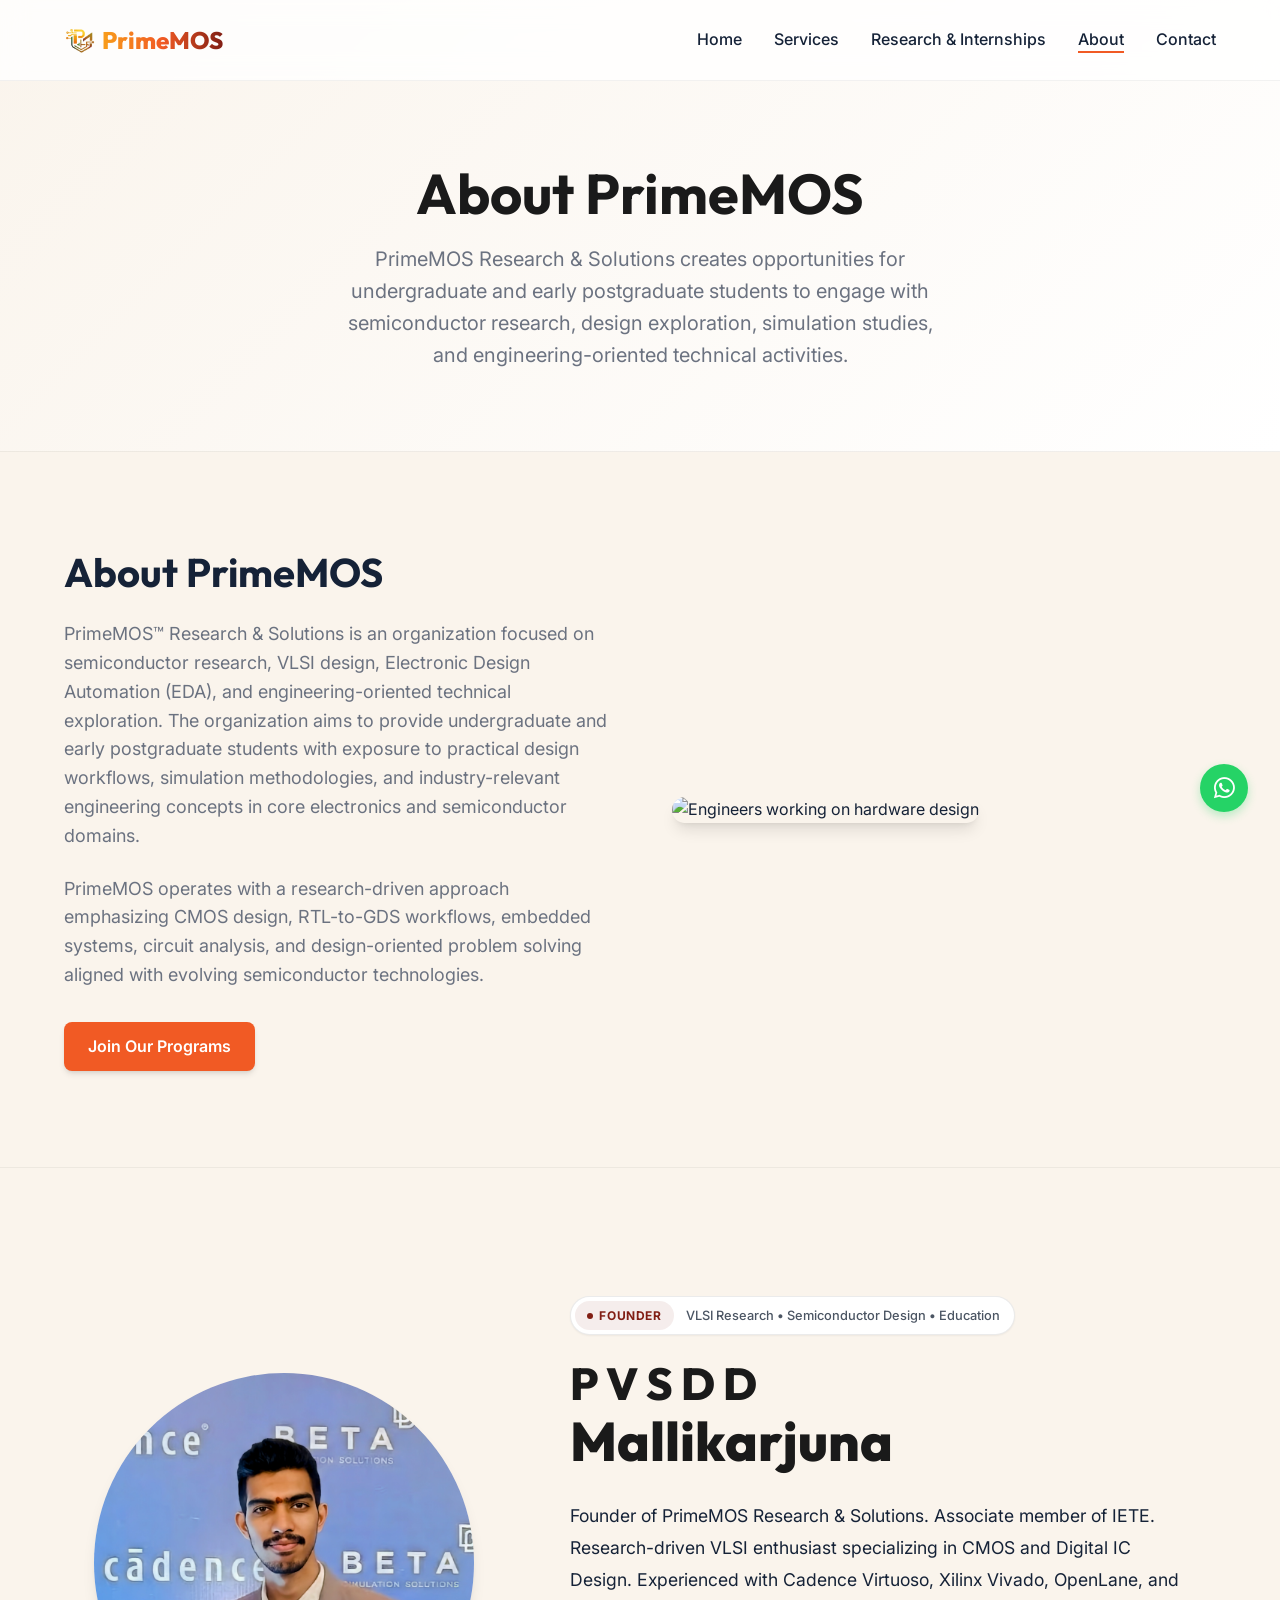
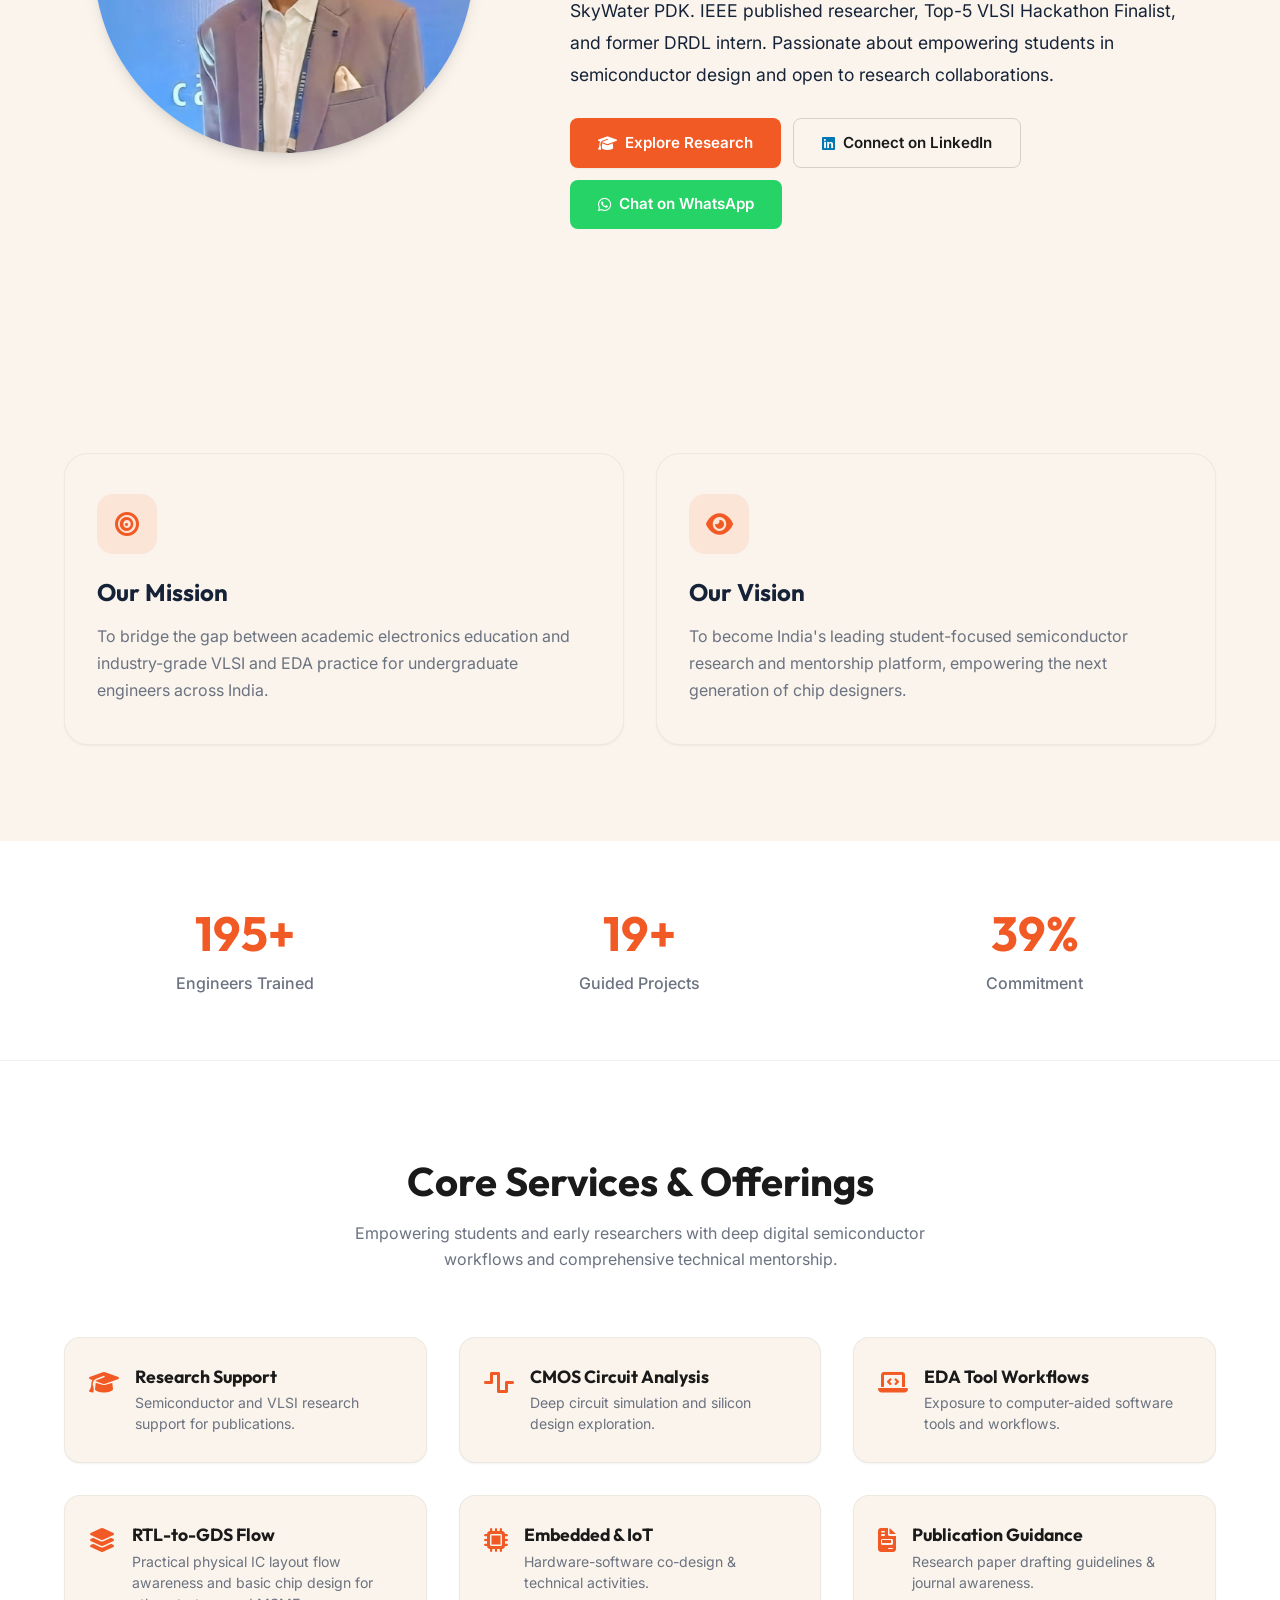
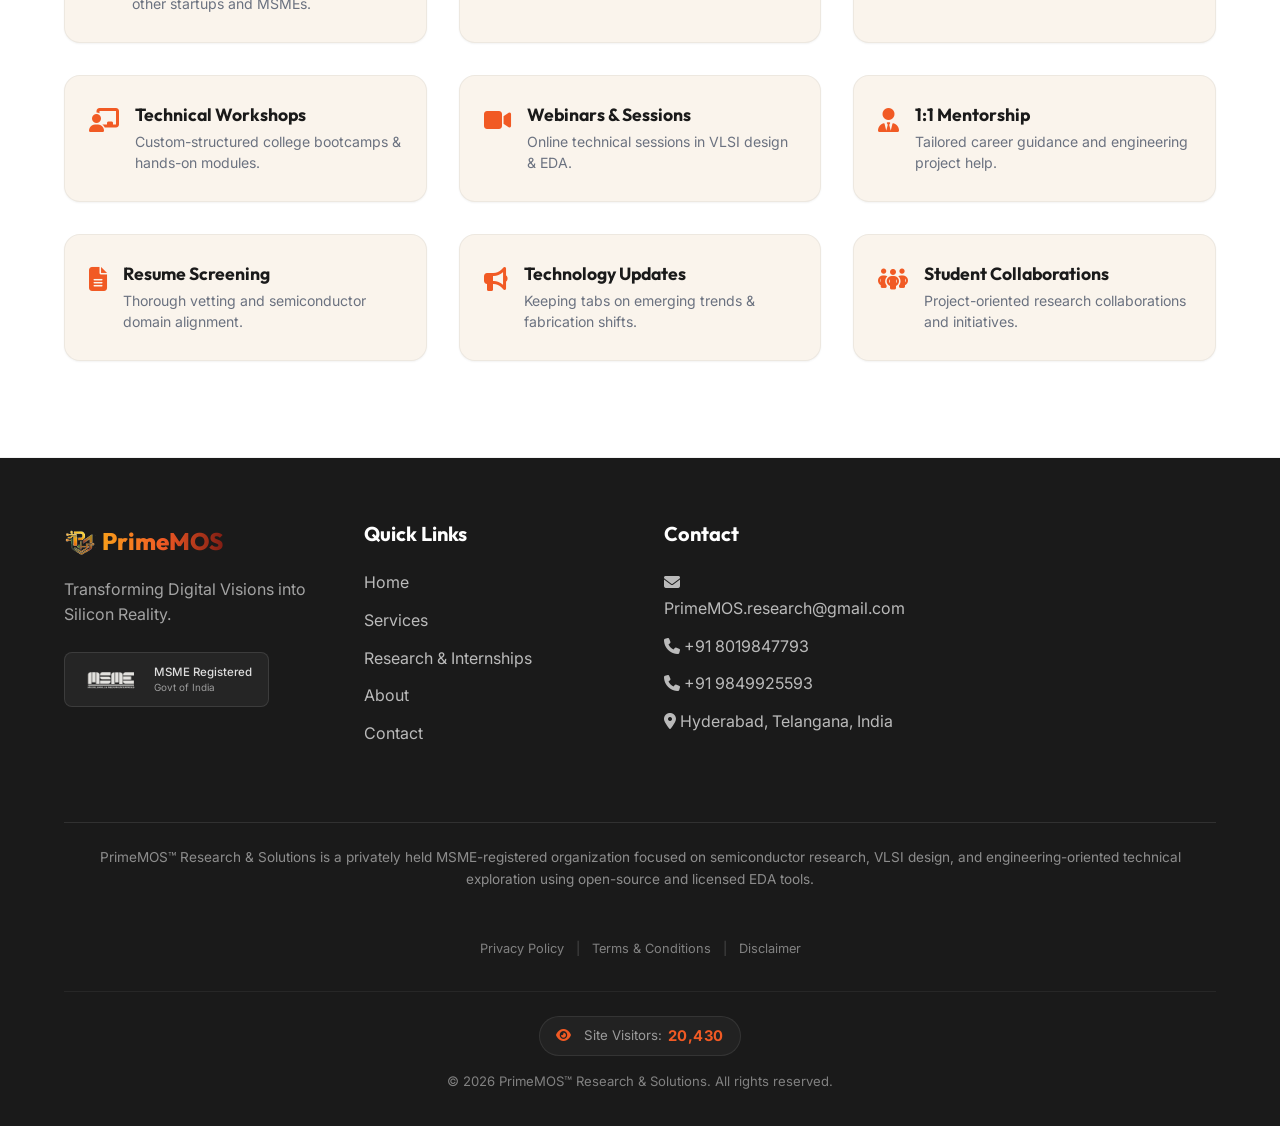
==== about/index.html @ 6a062eff "fix: add cache-buster version parameter to styles and script in about us page to bypass mobile brows" ====
<!DOCTYPE html>
<html lang="en">
<head>
    <meta charset="UTF-8">
    <meta name="viewport" content="width=device-width, initial-scale=1.0">
    <title>About Us | PrimeMOS™ Research & Solutions</title>
    <link rel="icon" type="image/png" href="../logo_transparent.png">
    <link rel="stylesheet" href="../styles.css?v=1.2">
    <link rel="stylesheet" href="https://cdnjs.cloudflare.com/ajax/libs/font-awesome/6.4.0/css/all.min.css">
</head>
<body>

    <!-- Navigation -->
    <nav class="navbar">
        <div class="container">
            <a href="../home/" class="nav-brand"><img src="../logo_transparent.png" alt="PrimeMOS Logo" class="nav-logo"><span class="brand-text">PrimeMOS</span></a>
            <button class="mobile-toggle"><i class="fa-solid fa-bars"></i></button>
            <ul class="nav-links">
                <li><a href="../home/">Home</a></li>
                <li><a href="../services/">Services</a></li>
                <li><a href="../research/">Research & Internships</a></li>
                <li><a href="../about/" class="active">About</a></li>
                <li><a href="../contact/">Contact</a></li>
            </ul>
        </div>
    </nav>    <!-- Page Header -->
    <header class="page-header">
        <div class="container">
            <h1 class="page-title">About PrimeMOS</h1>
            <p class="page-desc">PrimeMOS Research & Solutions creates opportunities for undergraduate and early postgraduate students to engage with semiconductor research, design exploration, simulation studies, and engineering-oriented technical activities.</p>
        </div>
    </header>
 
    <!-- About Section -->
    <section class="py-24">
        <div class="container">
            <div class="about-grid">
                <div class="about-text">
                    <h2>About PrimeMOS</h2>
                    <p>PrimeMOS™ Research & Solutions is an organization focused on semiconductor research, VLSI design, Electronic Design Automation (EDA), and engineering-oriented technical exploration. The organization aims to provide undergraduate and early postgraduate students with exposure to practical design workflows, simulation methodologies, and industry-relevant engineering concepts in core electronics and semiconductor domains.</p>
                    <p>PrimeMOS operates with a research-driven approach emphasizing CMOS design, RTL-to-GDS workflows, embedded systems, circuit analysis, and design-oriented problem solving aligned with evolving semiconductor technologies.</p>
                    <div class="mt-8">
                        <a href="../services/" class="btn btn-primary">Join Our Programs</a>
                    </div>
                </div>
                <div class="about-image">
                    <img src="https://images.unsplash.com/photo-1573164713988-8665fc963095?auto=format&fit=crop&w=800&q=80" alt="Engineers working on hardware design" loading="lazy">
                </div>
            </div>
        </div>
    </section>

    <!-- Founder Section -->
    <section class="founder-section">
        <div class="founder-container container">
            <div class="founder-image-wrapper">
                <img src="../founder_profile.jpg" alt="PVSDD Mallikarjuna - Founder of PrimeMOS" class="founder-image">
            </div>
            <div class="founder-info">
                <div class="founder-pill-wrapper">
                    <div class="founder-pill">
                        <span class="founder-pill-badge"><span class="badge-dot"></span>FOUNDER</span>
                        <span class="founder-pill-tags">VLSI Research &bull; Semiconductor Design &bull; Education</span>
                    </div>
                </div>
                <div class="founder-title-group">
                    <h2 class="founder-first-name">P V S D D</h2>
                    <h1 class="founder-last-name">Mallikarjuna</h1>
                </div>
                <p class="founder-bio">
                    Founder of PrimeMOS Research & Solutions. Associate member of IETE. Research-driven VLSI enthusiast specializing in CMOS and Digital IC Design. Experienced with Cadence Virtuoso, Xilinx Vivado, OpenLane, and SkyWater PDK. IEEE published researcher, Top-5 VLSI Hackathon Finalist, and former DRDL intern. Passionate about empowering students in semiconductor design and open to research collaborations.
                </p>
                <div class="founder-buttons" style="flex-wrap: wrap; gap: 0.75rem;">
                    <a href="https://www.researchgate.net/profile/P-V-S-D-D-Mallikarjuna" target="_blank" rel="noopener noreferrer" class="btn btn-founder-primary">
                        <i class="fa-solid fa-graduation-cap" style="margin-right: 8px;"></i> Explore Research
                    </a>
                    <a href="https://www.linkedin.com/in/p-v-s-d-d-mallikarjuna-9569b0298" target="_blank" rel="noopener noreferrer" class="btn btn-founder-secondary">
                        <i class="fa-brands fa-linkedin" style="margin-right: 8px; color: #0077B5;"></i> Connect on LinkedIn
                    </a>
                    <a href="https://wa.me/918019847793?text=Hi" target="_blank" rel="noopener noreferrer" class="btn btn-founder-secondary btn-whatsapp" style="border: none;">
                        <i class="fa-brands fa-whatsapp" style="margin-right: 8px;"></i> Chat on WhatsApp
                    </a>
                </div>
            </div>
        </div>
    </section>

    <!-- Mission & Vision Section -->
    <section class="py-24" style="background-color: var(--background);">
        <div class="container">
            <div class="features-grid" style="grid-template-columns: repeat(auto-fit, minmax(min(100%, 350px), 1fr));">
                <!-- Mission Card -->
                <div class="feature-card fade-in">
                    <div class="feature-icon">
                        <i class="fa-solid fa-bullseye"></i>
                    </div>
                    <h3 class="feature-title">Our Mission</h3>
                    <p class="feature-desc" style="color: var(--text-muted); line-height: 1.7;">To bridge the gap between academic electronics education and industry-grade VLSI and EDA practice for undergraduate engineers across India.</p>
                </div>
                
                <!-- Vision Card -->
                <div class="feature-card fade-in delay-200">
                    <div class="feature-icon">
                        <i class="fa-solid fa-eye"></i>
                    </div>
                    <h3 class="feature-title">Our Vision</h3>
                    <p class="feature-desc" style="color: var(--text-muted); line-height: 1.7;">To become India's leading student-focused semiconductor research and mentorship platform, empowering the next generation of chip designers.</p>
                </div>
            </div>
        </div>
    </section>

    <!-- Stats Section -->
    <section class="py-16" style="background-color: var(--surface);">
        <div class="container">
            <div style="display: grid; grid-template-columns: repeat(auto-fit, minmax(200px, 1fr)); gap: 2rem; text-align: center;">
                <div class="fade-in">
                    <h3 class="stat-digit" data-target="500" data-suffix="+" style="font-size: 3rem; color: var(--primary); margin-bottom: 0.5rem;">0</h3>
                    <p style="color: var(--text-muted); font-weight: 500;">Engineers Trained</p>
                </div>
                <div class="fade-in delay-100">
                    <h3 class="stat-digit" data-target="50" data-suffix="+" style="font-size: 3rem; color: var(--primary); margin-bottom: 0.5rem;">0</h3>
                    <p style="color: var(--text-muted); font-weight: 500;">Guided Projects</p>
                </div>
                <div class="fade-in delay-200">
                    <h3 class="stat-digit" data-target="100" data-suffix="%" style="font-size: 3rem; color: var(--primary); margin-bottom: 0.5rem;">0</h3>
                    <p style="color: var(--text-muted); font-weight: 500;">Commitment</p>
                </div>
            </div>
        </div>
    </section>

    <!-- Services Offered Section -->
    <section class="py-24" style="background-color: var(--surface); border-top: 1px solid rgba(0,0,0,0.05); border-bottom: 1px solid rgba(0,0,0,0.05);">
        <div class="container">
            <div class="section-header fade-in">
                <h2 class="section-title">Core Services & Offerings</h2>
                <p style="color: var(--text-muted); max-width: 600px; margin: 0 auto;">Empowering students and early researchers with deep digital semiconductor workflows and comprehensive technical mentorship.</p>
            </div>
            
            <div class="features-grid">
                <div class="feature-card fade-in" style="padding: 1.75rem 1.5rem; display: flex; align-items: flex-start; gap: 1rem; border-radius: var(--radius-md);">
                    <i class="fa-solid fa-graduation-cap" style="color: var(--primary-orange); font-size: 1.5rem; margin-top: 4px;"></i>
                    <div>
                        <h4 style="font-size: 1.1rem; color: var(--secondary); margin-bottom: 0.35rem;">Research Support</h4>
                        <p style="font-size: 0.88rem; color: var(--text-muted); line-height: 1.5; margin: 0;">Semiconductor and VLSI research support for publications.</p>
                    </div>
                </div>
                <div class="feature-card fade-in" style="padding: 1.75rem 1.5rem; display: flex; align-items: flex-start; gap: 1rem; border-radius: var(--radius-md);">
                    <i class="fa-solid fa-wave-square" style="color: var(--primary-orange); font-size: 1.5rem; margin-top: 4px;"></i>
                    <div>
                        <h4 style="font-size: 1.1rem; color: var(--secondary); margin-bottom: 0.35rem;">CMOS Circuit Analysis</h4>
                        <p style="font-size: 0.88rem; color: var(--text-muted); line-height: 1.5; margin: 0;">Deep circuit simulation and silicon design exploration.</p>
                    </div>
                </div>
                <div class="feature-card fade-in" style="padding: 1.75rem 1.5rem; display: flex; align-items: flex-start; gap: 1rem; border-radius: var(--radius-md);">
                    <i class="fa-solid fa-laptop-code" style="color: var(--primary-orange); font-size: 1.5rem; margin-top: 4px;"></i>
                    <div>
                        <h4 style="font-size: 1.1rem; color: var(--secondary); margin-bottom: 0.35rem;">EDA Tool Workflows</h4>
                        <p style="font-size: 0.88rem; color: var(--text-muted); line-height: 1.5; margin: 0;">Exposure to computer-aided software tools and workflows.</p>
                    </div>
                </div>
                <div class="feature-card fade-in" style="padding: 1.75rem 1.5rem; display: flex; align-items: flex-start; gap: 1rem; border-radius: var(--radius-md);">
                    <i class="fa-solid fa-layer-group" style="color: var(--primary-orange); font-size: 1.5rem; margin-top: 4px;"></i>
                    <div>
                        <h4 style="font-size: 1.1rem; color: var(--secondary); margin-bottom: 0.35rem;">RTL-to-GDS Flow</h4>
                        <p style="font-size: 0.88rem; color: var(--text-muted); line-height: 1.5; margin: 0;">Practical physical IC layout flow awareness and basic chip design for other startups and MSMEs.</p>
                    </div>
                </div>
                <div class="feature-card fade-in" style="padding: 1.75rem 1.5rem; display: flex; align-items: flex-start; gap: 1rem; border-radius: var(--radius-md);">
                    <i class="fa-solid fa-microchip" style="color: var(--primary-orange); font-size: 1.5rem; margin-top: 4px;"></i>
                    <div>
                        <h4 style="font-size: 1.1rem; color: var(--secondary); margin-bottom: 0.35rem;">Embedded & IoT</h4>
                        <p style="font-size: 0.88rem; color: var(--text-muted); line-height: 1.5; margin: 0;">Hardware-software co-design & technical activities.</p>
                    </div>
                </div>
                <div class="feature-card fade-in" style="padding: 1.75rem 1.5rem; display: flex; align-items: flex-start; gap: 1rem; border-radius: var(--radius-md);">
                    <i class="fa-solid fa-file-invoice" style="color: var(--primary-orange); font-size: 1.5rem; margin-top: 4px;"></i>
                    <div>
                        <h4 style="font-size: 1.1rem; color: var(--secondary); margin-bottom: 0.35rem;">Publication Guidance</h4>
                        <p style="font-size: 0.88rem; color: var(--text-muted); line-height: 1.5; margin: 0;">Research paper drafting guidelines & journal awareness.</p>
                    </div>
                </div>
                <div class="feature-card fade-in" style="padding: 1.75rem 1.5rem; display: flex; align-items: flex-start; gap: 1rem; border-radius: var(--radius-md);">
                    <i class="fa-solid fa-chalkboard-user" style="color: var(--primary-orange); font-size: 1.5rem; margin-top: 4px;"></i>
                    <div>
                        <h4 style="font-size: 1.1rem; color: var(--secondary); margin-bottom: 0.35rem;">Technical Workshops</h4>
                        <p style="font-size: 0.88rem; color: var(--text-muted); line-height: 1.5; margin: 0;">Custom-structured college bootcamps & hands-on modules.</p>
                    </div>
                </div>
                <div class="feature-card fade-in" style="padding: 1.75rem 1.5rem; display: flex; align-items: flex-start; gap: 1rem; border-radius: var(--radius-md);">
                    <i class="fa-solid fa-video" style="color: var(--primary-orange); font-size: 1.5rem; margin-top: 4px;"></i>
                    <div>
                        <h4 style="font-size: 1.1rem; color: var(--secondary); margin-bottom: 0.35rem;">Webinars & Sessions</h4>
                        <p style="font-size: 0.88rem; color: var(--text-muted); line-height: 1.5; margin: 0;">Online technical sessions in VLSI design & EDA.</p>
                    </div>
                </div>
                <div class="feature-card fade-in" style="padding: 1.75rem 1.5rem; display: flex; align-items: flex-start; gap: 1rem; border-radius: var(--radius-md);">
                    <i class="fa-solid fa-user-tie" style="color: var(--primary-orange); font-size: 1.5rem; margin-top: 4px;"></i>
                    <div>
                        <h4 style="font-size: 1.1rem; color: var(--secondary); margin-bottom: 0.35rem;">1:1 Mentorship</h4>
                        <p style="font-size: 0.88rem; color: var(--text-muted); line-height: 1.5; margin: 0;">Tailored career guidance and engineering project help.</p>
                    </div>
                </div>
                <div class="feature-card fade-in" style="padding: 1.75rem 1.5rem; display: flex; align-items: flex-start; gap: 1rem; border-radius: var(--radius-md);">
                    <i class="fa-solid fa-file-lines" style="color: var(--primary-orange); font-size: 1.5rem; margin-top: 4px;"></i>
                    <div>
                        <h4 style="font-size: 1.1rem; color: var(--secondary); margin-bottom: 0.35rem;">Resume Screening</h4>
                        <p style="font-size: 0.88rem; color: var(--text-muted); line-height: 1.5; margin: 0;">Thorough vetting and semiconductor domain alignment.</p>
                    </div>
                </div>
                <div class="feature-card fade-in" style="padding: 1.75rem 1.5rem; display: flex; align-items: flex-start; gap: 1rem; border-radius: var(--radius-md);">
                    <i class="fa-solid fa-bullhorn" style="color: var(--primary-orange); font-size: 1.5rem; margin-top: 4px;"></i>
                    <div>
                        <h4 style="font-size: 1.1rem; color: var(--secondary); margin-bottom: 0.35rem;">Technology Updates</h4>
                        <p style="font-size: 0.88rem; color: var(--text-muted); line-height: 1.5; margin: 0;">Keeping tabs on emerging trends & fabrication shifts.</p>
                    </div>
                </div>
                <div class="feature-card fade-in" style="padding: 1.75rem 1.5rem; display: flex; align-items: flex-start; gap: 1rem; border-radius: var(--radius-md);">
                    <i class="fa-solid fa-people-group" style="color: var(--primary-orange); font-size: 1.5rem; margin-top: 4px;"></i>
                    <div>
                        <h4 style="font-size: 1.1rem; color: var(--secondary); margin-bottom: 0.35rem;">Student Collaborations</h4>
                        <p style="font-size: 0.88rem; color: var(--text-muted); line-height: 1.5; margin: 0;">Project-oriented research collaborations and initiatives.</p>
                    </div>
                </div>
            </div>
        </div>
    </section>

    <!-- Footer -->
    <footer class="footer">
        <div class="container">
            <div class="footer-grid">
                <div>
                    <a href="../home/" class="footer-brand"><img src="../logo_transparent.png" alt="PrimeMOS Logo" class="footer-logo"><span class="brand-text">PrimeMOS</span></a>
                    <p style="color: rgba(255,255,255,0.6); margin-top: 1rem; margin-bottom: 1.5rem;">Transforming Digital Visions into Silicon Reality.</p>
                    <div class="msme-badge" style="display: flex; align-items: center; gap: 0.75rem; background: rgba(255, 255, 255, 0.05); padding: 0.6rem 1rem; border-radius: var(--radius-sm); border: 1px solid rgba(255, 255, 255, 0.1); width: fit-content; max-width: 260px;">
                        <img src="../msme_logo.png" alt="MSME Logo" style="height: 34px; width: auto; filter: invert(1); mix-blend-mode: screen; display: block;" />
                        <div style="font-size: 0.72rem; line-height: 1.3; color: rgba(255, 255, 255, 0.85); font-weight: 500; font-family: 'Inter', sans-serif;">
                            MSME Registered<br><span style="font-size: 0.62rem; color: rgba(255, 255, 255, 0.55); font-weight: 400;">Govt of India</span>
                        </div>
                    </div>
                </div>
                <div>
                    <h4>Quick Links</h4>
                    <ul class="footer-links">
                        <li><a href="../home/">Home</a></li>
                        <li><a href="../services/">Services</a></li>
                        <li><a href="../research/">Research & Internships</a></li>
                        <li><a href="../about/">About</a></li>
                        <li><a href="../contact/">Contact</a></li>
                    </ul>
                </div>
                <div>
                    <h4>Contact</h4>
                    <ul class="footer-links">
                        <li><a href="mailto:PrimeMOS.research@gmail.com"><i class="fa-solid fa-envelope mr-2"></i> PrimeMOS.research@gmail.com</a></li>
                        <li><a href="tel:8019847793"><i class="fa-solid fa-phone mr-2"></i> +91 8019847793</a></li>
                        <li><a href="tel:9849925593"><i class="fa-solid fa-phone mr-2"></i> +91 9849925593</a></li>
                        <li><i class="fa-solid fa-location-dot mr-2"></i> Hyderabad, Telangana, India</li>
                    </ul>
                </div>
                <div class="footer-note">
                    PrimeMOS™ Research & Solutions is a privately held MSME-registered organization focused on semiconductor research, VLSI design, and engineering-oriented technical exploration using open-source and licensed EDA tools.
                </div>
            </div>
            <div class="footer-legal">
                <a href="../privacy/">Privacy Policy</a>
                <span>|</span>
                <a href="../terms/">Terms &amp; Conditions</a>
                <span>|</span>
                <a href="../terms/#disclaimer">Disclaimer</a>
            </div>
            <div class="footer-bottom">
                <div class="visitor-counter-wrap">
                    <i class="fa-solid fa-eye" style="color: var(--primary-orange); margin-right: 6px;"></i>
                    <span>Site Visitors:</span>
                    <span id="visitor-counter" class="visitor-count">
                        <span class="counter-loading">
                            <span class="dot"></span><span class="dot"></span><span class="dot"></span>
                        </span>
                    </span>
                </div>
                <div style="margin-top: 0.4rem;">
                    &copy; 2026 PrimeMOS™ Research & Solutions. All rights reserved.
                </div>
            </div>
        </div>
    </footer>

    <!-- Floating Buttons -->
    <a href="https://wa.me/918019847793?text=Hi" class="whatsapp-float" target="_blank" rel="noopener noreferrer" aria-label="Chat on WhatsApp">
        <i class="fa-brands fa-whatsapp"></i>
    </a>
    <button class="back-to-top" id="backToTop" aria-label="Back to Top">
        <i class="fa-solid fa-arrow-up"></i>
    </button>

    <script src="../script.js?v=1.2"></script>
</body>
</html>
---- styles.css ----
@import url('https://fonts.googleapis.com/css2?family=Inter:wght@300;400;500;600;700&family=Outfit:wght@400;500;700;800&display=swap');

:root {
  --primary-gold: #f89e1b;
  --primary-orange: #f15a24;
  --primary-maroon: #811e14;
  --primary-green: #2b562a;
  
  --primary: var(--primary-orange);
  --primary-hover: #d54917;
  --secondary: #1a1a1a;
  --background: #faf4ec;
  --surface: #ffffff;
  --text-main: #152237;
  --text-muted: #6b7280;
  
  --radius-sm: 0.5rem;
  --radius-md: 1rem;
  --radius-lg: 1.5rem;
  
  --shadow-sm: 0 1px 2px 0 rgb(0 0 0 / 0.05);
  --shadow-md: 0 4px 6px -1px rgb(0 0 0 / 0.1), 0 2px 4px -2px rgb(0 0 0 / 0.1);
  --shadow-lg: 0 10px 15px -3px rgb(0 0 0 / 0.1), 0 4px 6px -4px rgb(0 0 0 / 0.1);
  --shadow-glow: 0 0 20px rgba(241, 90, 36, 0.35);
}

* {
  margin: 0;
  padding: 0;
  box-sizing: border-box;
}

img, video, iframe, canvas, svg {
  max-width: 100%;
  height: auto;
}

html {
  scroll-behavior: smooth;
  font-size: 16px;
}

body {
  font-family: 'Inter', sans-serif;
  color: var(--text-main);
  background-color: var(--background);
  line-height: 1.6;
  overflow-x: hidden;
}

h1, h2, h3, h4, h5, h6 {
  font-family: 'Outfit', sans-serif;
  font-weight: 700;
  line-height: 1.2;
}

a {
  text-decoration: none;
  color: inherit;
  transition: all 0.3s ease;
}

/* Utilities */
.container {
  max-width: 1200px;
  margin: 0 auto;
  padding: 0 1.5rem;
}

.text-center { text-align: center; }
.mt-2 { margin-top: 0.5rem; }
.mt-4 { margin-top: 1rem; }
.mt-8 { margin-top: 2rem; }
.mb-2 { margin-bottom: 0.5rem; }
.mb-4 { margin-bottom: 1rem; }
.mb-8 { margin-bottom: 2rem; }
.py-16 { padding-top: 4rem; padding-bottom: 4rem; }
.py-24 { padding-top: 6rem; padding-bottom: 6rem; }

/* Buttons */
.btn {
  display: inline-flex;
  align-items: center;
  justify-content: center;
  padding: 0.75rem 1.5rem;
  font-weight: 600;
  border-radius: var(--radius-sm);
  transition: all 0.3s cubic-bezier(0.4, 0, 0.2, 1);
  cursor: pointer;
  border: none;
  font-family: 'Inter', sans-serif;
}

.btn-primary {
  background-color: var(--primary);
  color: white;
  box-shadow: var(--shadow-md);
}

.btn-primary:hover {
  background-color: var(--primary-hover);
  box-shadow: var(--shadow-glow);
  transform: translateY(-2px);
}

.btn-outline {
  background-color: transparent;
  color: var(--primary);
  border: 2px solid var(--primary);
}

.btn-outline:hover {
  background-color: var(--primary);
  color: white;
}

/* Navigation */
.navbar {
  position: fixed;
  top: 0;
  left: 0;
  width: 100%;
  z-index: 1000;
  background: rgba(255, 255, 255, 0.8);
  backdrop-filter: blur(12px);
  -webkit-backdrop-filter: blur(12px);
  border-bottom: 1px solid rgba(0, 0, 0, 0.05);
  transition: all 0.3s ease;
}

.navbar .container {
  display: flex;
  justify-content: space-between;
  align-items: center;
  height: 80px;
}

.nav-brand {
  font-family: 'Outfit', sans-serif;
  font-size: 1.5rem;
  font-weight: 800;
  color: var(--secondary);
  display: flex;
  align-items: center;
  gap: 0.4rem;
}

.nav-logo {
  height: 30px;
  width: auto;
  object-fit: contain;
}

.brand-text {
  background: linear-gradient(to right, var(--primary-gold) 0%, var(--primary-orange) 50%, var(--primary-maroon) 100%);
  -webkit-background-clip: text;
  -webkit-text-fill-color: transparent;
  background-clip: text;
  font-weight: 800;
  display: inline-block;
}

.nav-brand span {
  color: var(--primary);
}

.nav-links {
  display: flex;
  gap: 2rem;
  list-style: none;
}

.nav-links a {
  font-weight: 500;
  color: var(--text-main);
  position: relative;
}

.nav-links a::after {
  content: '';
  position: absolute;
  width: 0;
  height: 2px;
  bottom: -4px;
  left: 0;
  background-color: var(--primary);
  transition: width 0.3s ease;
}

.nav-links a:hover::after,
.nav-links a.active::after {
  width: 100%;
}

.mobile-toggle {
  display: none;
  background: none;
  border: none;
  font-size: 1.5rem;
  cursor: pointer;
  color: var(--text-main);
}

.nav-overlay {
  position: fixed;
  top: 0;
  left: 0;
  width: 100vw;
  height: 100vh;
  background: rgba(15, 23, 42, 0.4);
  backdrop-filter: blur(4px);
  -webkit-backdrop-filter: blur(4px);
  opacity: 0;
  pointer-events: none;
  z-index: 998;
  transition: opacity 0.3s ease;
}

.nav-overlay.active {
  opacity: 1;
  pointer-events: auto;
}

/* Hero Section with Mesh Gradient */
.hero {
  position: relative;
  min-height: 100vh;
  display: flex;
  align-items: center;
  justify-content: center;
  overflow: hidden;
  padding-top: 80px;
  background-color: #0f172a;
  background-image: url('silicon_chip_bg.png');
  background-size: cover;
  background-position: center;
  background-repeat: no-repeat;
}

.mesh-gradient {
  position: absolute;
  inset: 0;
  z-index: 0;
  background-image: 
    radial-gradient(at 0% 0%, rgba(248, 158, 27, 0.45) 0px, transparent 50%),
    radial-gradient(at 100% 0%, rgba(241, 90, 36, 0.4) 0px, transparent 50%),
    radial-gradient(at 100% 100%, rgba(129, 30, 20, 0.35) 0px, transparent 50%),
    radial-gradient(at 0% 100%, rgba(15, 23, 42, 0.85) 0px, transparent 50%);
  filter: blur(60px);
  animation: pulseMesh 15s ease-in-out infinite alternate;
}

@keyframes pulseMesh {
  0% { transform: scale(1); }
  50% { transform: scale(1.1); }
  100% { transform: scale(1); }
}

.hero-overlay {
  position: absolute;
  inset: 0;
  background: linear-gradient(to bottom, rgba(15, 23, 42, 0.2), rgba(15, 23, 42, 0.9));
  z-index: 1;
}

.hero-content {
  position: relative;
  z-index: 2;
  text-align: center;
  color: white;
  max-width: 800px;
  padding: 2rem;
}

.hero-tagline {
  font-size: 1.125rem;
  text-transform: uppercase;
  letter-spacing: 2px;
  font-weight: 600;
  color: var(--primary);
  margin-bottom: 1rem;
  display: block;
}

.hero-title {
  font-size: clamp(3rem, 5vw, 5rem);
  margin-bottom: 1.5rem;
  background: linear-gradient(to right, #fff, #cbd5e1);
  -webkit-background-clip: text;
  -webkit-text-fill-color: transparent;
}

.hero-subtitle {
  font-size: clamp(1.125rem, 2vw, 1.5rem);
  color: rgba(255, 255, 255, 0.9);
  margin-bottom: 2.5rem;
  font-weight: 300;
}

/* Features Section */
.features {
  background-color: var(--surface);
  position: relative;
}

.section-header {
  text-align: center;
  margin-bottom: 4rem;
}

.section-title {
  font-size: 2.5rem;
  color: var(--secondary);
  margin-bottom: 1rem;
}

.features-grid {
  display: grid;
  grid-template-columns: repeat(auto-fit, minmax(min(100%, 300px), 1fr));
  gap: 2rem;
}

.feature-card {
  background: var(--background);
  padding: 2.5rem 2rem;
  border-radius: var(--radius-lg);
  box-shadow: var(--shadow-sm);
  transition: all 0.4s cubic-bezier(0.175, 0.885, 0.32, 1.275);
  border: 1px solid rgba(0,0,0,0.05);
  position: relative;
  overflow: hidden;
  z-index: 1;
}

.feature-card::before {
  content: '';
  position: absolute;
  top: 0; left: 0; width: 100%; height: 100%;
  background: linear-gradient(135deg, rgba(242,102,34,0.05) 0%, rgba(255,255,255,0) 100%);
  z-index: -1;
  opacity: 0;
  transition: opacity 0.3s ease;
}

.feature-card:hover {
  transform: translateY(-10px);
  box-shadow: var(--shadow-lg);
  border-color: rgba(242, 102, 34, 0.2);
}

.feature-card:hover::before {
  opacity: 1;
}

.feature-icon {
  width: 60px;
  height: 60px;
  background-color: rgba(242, 102, 34, 0.1);
  color: var(--primary);
  border-radius: var(--radius-md);
  display: flex;
  align-items: center;
  justify-content: center;
  font-size: 1.5rem;
  margin-bottom: 1.5rem;
  transition: all 0.3s ease;
}

.feature-card:hover .feature-icon {
  background-color: var(--primary);
  color: white;
  transform: scale(1.1) rotate(5deg);
}

.feature-title {
  font-size: 1.5rem;
  margin-bottom: 1rem;
}

.feature-desc {
  color: var(--text-muted);
}

/* Call to Action Sections */
.cta-section {
  position: relative;
  background-color: var(--secondary);
  color: white;
  overflow: hidden;
}

.cta-section.light {
  background-color: var(--primary);
}

.cta-bg {
  position: absolute;
  inset: 0;
  background-position: center;
  background-size: cover;
  opacity: 0.2;
  mix-blend-mode: overlay;
  transition: transform 0.7s ease;
}

.cta-section:hover .cta-bg {
  transform: scale(1.05);
}

.cta-content {
  position: relative;
  z-index: 2;
  text-align: center;
  max-width: 600px;
  margin: 0 auto;
}

/* Page Headers (Services/About) */
.page-header {
  padding-top: 160px;
  padding-bottom: 80px;
  background: linear-gradient(135deg, var(--background) 0%, #fff 100%);
  text-align: center;
  border-bottom: 1px solid rgba(0,0,0,0.05);
}

.page-title {
  font-size: 3.5rem;
  margin-bottom: 1rem;
  color: var(--secondary);
}

.page-desc {
  font-size: 1.25rem;
  color: var(--text-muted);
  max-width: 600px;
  margin: 0 auto;
}

/* About Grid */
.about-grid {
  display: grid;
  grid-template-columns: 1fr 1fr;
  gap: 4rem;
  align-items: center;
}

.about-image img {
  width: 100%;
  border-radius: var(--radius-lg);
  box-shadow: var(--shadow-lg);
}

.about-text h2 {
  font-size: 2.5rem;
  margin-bottom: 1.5rem;
}

.about-text p {
  margin-bottom: 1.5rem;
  font-size: 1.125rem;
  color: var(--text-muted);
}

/* Footer */
.footer {
  background-color: var(--secondary);
  color: rgba(255,255,255,0.7);
  padding: 4rem 0 2rem;
}

.footer-grid {
  display: grid;
  grid-template-columns: repeat(auto-fit, minmax(min(100%, 250px), 1fr));
  gap: 3rem;
  margin-bottom: 3rem;
}

.footer-brand {
  font-family: 'Outfit', sans-serif;
  font-size: 1.5rem;
  font-weight: 800;
  color: white;
  margin-bottom: 1rem;
  display: flex;
  align-items: center;
  gap: 0.4rem;
}

.footer-logo {
  height: 30px;
  width: auto;
  object-fit: contain;
}

.footer-brand span {
  color: var(--primary);
}

.footer h4 {
  color: white;
  font-size: 1.25rem;
  margin-bottom: 1.5rem;
}

.footer-links {
  list-style: none;
}

.footer-links li {
  margin-bottom: 0.75rem;
}

.footer-links a:hover {
  color: var(--primary);
  padding-left: 5px;
}

.footer-bottom {
  text-align: center;
  padding-top: 2rem;
  border-top: 1px solid rgba(255,255,255,0.1);
  font-size: 0.875rem;
}

/* Animations (Intersection Observer - JS Enabled Fallback) */
.fade-in {
  opacity: 1;
  transform: none;
}

/* Only trigger initial hidden state if JavaScript is fully loaded and active */
.js-enabled .fade-in {
  opacity: 0;
  transform: translateY(20px);
  transition: opacity 0.6s cubic-bezier(0.16, 1, 0.3, 1), transform 0.6s cubic-bezier(0.16, 1, 0.3, 1);
}

.js-enabled .fade-in.appear {
  opacity: 1;
  transform: translateY(0);
}

.delay-100 { transition-delay: 100ms; }
.delay-200 { transition-delay: 200ms; }
.delay-300 { transition-delay: 300ms; }

/* Responsive */
@media (max-width: 768px) {
  /* Performance optimizations for mobile - disable scroll opacity locks and avoid heavy image weights */
  .js-enabled .fade-in {
    opacity: 1 !important;
    transform: none !important;
    transition: none !important;
  }

  .hero {
    background-image: none !important; /* Avoid downloading heavy 1.16MB image on mobile, keep CSS mesh-gradient */
  }

  .navbar .container {
    height: 60px;
  }

  .nav-brand {
    font-size: 1.2rem;
  }

  .nav-logo {
    height: 26px;
  }

  /* Right-side Sliding Drawer Mobile Menu */
  .nav-links {
    position: fixed;
    top: 0;
    right: -260px;
    left: auto;
    width: 260px;
    height: 100vh;
    background: rgba(255, 255, 255, 0.88);
    backdrop-filter: blur(20px);
    -webkit-backdrop-filter: blur(20px);
    border-left: 1px solid rgba(241, 90, 36, 0.1);
    flex-direction: column;
    align-items: flex-start;
    justify-content: flex-start;
    transition: right 0.3s cubic-bezier(0.4, 0, 0.2, 1);
    overflow-y: auto;
    padding: 70px 1.5rem 1.5rem 1.5rem;
    gap: 1.25rem;
    box-shadow: -10px 0 30px rgba(15, 23, 42, 0.08);
    z-index: 999;
  }

  .nav-links::before {
    content: "PRIME MOS SECTORS";
    display: block;
    font-family: 'Outfit', sans-serif;
    font-size: 0.72rem;
    font-weight: 700;
    color: var(--primary-orange);
    letter-spacing: 0.15em;
    margin-bottom: 0.75rem;
    padding-bottom: 0.5rem;
    border-bottom: 1px solid rgba(241, 90, 36, 0.12);
    width: 100%;
  }
  
  .nav-links.active {
    right: 0;
    left: auto;
  }

  .nav-links li {
    width: 100%;
  }

  .nav-links a {
    font-size: 1rem;
    padding: 0.5rem 0;
    display: block;
    width: 100%;
    text-align: left;
    border-bottom: 1px solid rgba(0, 0, 0, 0.05);
    font-family: 'Outfit', sans-serif;
    font-weight: 500;
  }

  .nav-links a::after {
    display: none;
  }
  
  .mobile-toggle {
    display: flex;
    align-items: center;
    justify-content: center;
    position: relative;
    z-index: 1001;
    font-size: 1.15rem;
    width: 38px;
    height: 38px;
    border-radius: 50%;
    background: rgba(242, 102, 34, 0.08);
    color: var(--primary);
    border: none;
    cursor: pointer;
    transition: all 0.3s ease;
  }
  
  .mobile-toggle:active {
    background: rgba(242, 102, 34, 0.16);
    transform: scale(0.95);
  }
  
  .hero {
    min-height: 70vh;
    padding-top: 60px;
  }
  
  .btn {
    padding: 0.6rem 1.2rem;
    font-size: 0.85rem;
  }
  
  .about-grid {
    grid-template-columns: 1fr;
    gap: 1.5rem;
  }
  
  .about-text h2 {
    font-size: clamp(1.15rem, 4vw, 1.4rem);
    margin-bottom: 1rem;
  }
  
  .hero-tagline {
    font-size: 0.9rem;
    letter-spacing: 1.5px;
    margin-bottom: 0.5rem;
  }

  .hero-title {
    font-size: clamp(1.4rem, 6vw, 1.85rem);
  }

  .hero-subtitle {
    font-size: clamp(0.9rem, 2vw, 1.1rem);
  }

  .hero-content {
    padding: 1.5rem 1rem;
  }

  .mb-8 {
    margin-bottom: 1.5rem !important;
  }

  .page-header {
    padding-top: 100px;
    padding-bottom: 30px;
  }

  .page-title {
    font-size: clamp(1.3rem, 5vw, 1.7rem);
  }

  .page-desc {
    font-size: 0.88rem;
  }

  .section-header {
    margin-bottom: 1.5rem;
  }

  .section-title {
    font-size: clamp(1.15rem, 4vw, 1.4rem);
  }

  .py-24 {
    padding-top: 2rem;
    padding-bottom: 2rem;
  }

  .py-16 {
    padding-top: 1.5rem;
    padding-bottom: 1.5rem;
  }

  .features-grid {
    gap: 1rem;
  }

  .feature-title {
    font-size: 1.15rem;
  }

  .feature-desc {
    font-size: 0.85rem;
  }

  .feature-card {
    padding: 1.25rem 1rem;
  }

  .internship-header-grid {
    gap: 1.5rem;
  }

  .internship-header-text h2 {
    font-size: clamp(1.3rem, 5vw, 1.7rem);
  }

  .internship-subtitle {
    font-size: 0.95rem;
  }

  .internship-desc {
    font-size: 0.88rem;
    margin-bottom: 1.25rem;
  }

  .internship-cards-grid {
    gap: 1rem;
  }

  .internship-detail-card {
    padding: 1.25rem 1rem;
  }

  .gain-card {
    padding: 1.25rem 1rem;
  }

  .gain-grid {
    gap: 1rem;
  }

  .gain-item {
    font-size: 0.85rem;
    gap: 0.5rem;
  }

  .internship-detail-list li {
    font-size: 0.82rem;
    margin-bottom: 0.5rem;
  }

  /* Stats sizing adjustment on mobile */
  .py-16 h3 {
    font-size: 2rem !important;
  }
  
  .py-16 p {
    font-size: 0.8rem;
  }

  /* Unified Mobile Founder Section Styles */
  .founder-section {
    padding: 2rem 0;
  }
  
  .founder-container {
    grid-template-columns: 1fr;
    text-align: center;
    gap: 1.5rem;
  }
  
  .founder-image-wrapper {
    max-width: 160px;
    margin: 0 auto;
  }
  
  .founder-image-wrapper::after {
    left: 10px;
    top: 10px;
  }
  
  .founder-info {
    align-items: center;
    gap: 0.75rem;
    padding-left: 0;
  }
  
  .founder-pill {
    flex-wrap: wrap;
    justify-content: center;
    border-radius: 8px;
    padding: 0.3rem 0.6rem;
    gap: 0.4rem;
  }

  .founder-pill-badge {
    font-size: 0.7rem;
    padding: 0.2rem 0.5rem;
  }

  .founder-pill-tags {
    font-size: 0.72rem;
    text-align: center;
  }

  .founder-title-group {
    text-align: center;
  }

  .founder-first-name, .founder-last-name {
    font-size: clamp(1.2rem, 5vw, 1.6rem);
    white-space: normal;
  }
  
  .founder-bio {
    padding-left: 0;
    border-left: none;
    border-top: none;
    padding-top: 0;
    font-size: 0.85rem;
    line-height: 1.6;
    text-align: center;
    margin-top: 0;
  }
  
  .founder-buttons {
    flex-direction: column;
    align-items: center;
    width: 100%;
    gap: 0.5rem;
    margin-top: 0.5rem;
  }
  
  .btn-founder-primary, .btn-founder-secondary {
    width: 100%;
    padding: 0.6rem 1rem;
    font-size: 0.85rem;
  }

  /* Compact footer for mobile */
  .footer {
    padding: 2.5rem 0 1.5rem;
  }
  
  .footer-grid {
    gap: 1.25rem;
    margin-bottom: 1.5rem;
  }
  
  .footer h4 {
    font-size: 1.1rem;
    margin-bottom: 0.75rem;
  }
  
  .footer-links li {
    margin-bottom: 0.5rem;
  }

  /* Defensive overrides to counteract inline style margins and paddings */
  .feature-card {
    padding: 1.25rem 1rem !important;
    gap: 0.75rem !important;
  }
  
  /* Pricing card specific adjustments */
  .pricing-card-header {
    display: flex;
    justify-content: space-between;
    align-items: center;
    margin-bottom: 1.5rem;
    width: 100%;
    gap: 1rem;
  }

  .pricing-card-title {
    color: var(--secondary);
    font-size: 1.25rem;
    margin: 0;
    font-family: 'Outfit', sans-serif;
    font-weight: 700;
  }

  .pricing-card-badge {
    font-weight: 700;
    border-radius: 4px;
    padding: 0.25rem 0.6rem;
    font-size: 0.72rem;
    white-space: nowrap;
  }

  .pricing-card-badge.badge-free {
    background: rgba(37, 211, 102, 0.1);
    color: #25D366;
  }

  .pricing-card-badge.badge-paid {
    background: rgba(241, 90, 36, 0.1);
    color: var(--primary-orange);
  }
}

@media (max-width: 576px) {
  .container {
    padding: 0 0.75rem;
  }
  
  .intake-alert {
    flex-direction: column;
    align-items: flex-start;
    gap: 0.4rem;
    padding: 0.85rem;
    font-size: 0.82rem;
  }

  /* Microscopic screen layout tweaks for pricing cards to prevent text squashing */
  .pricing-card-header {
    flex-direction: column !important;
    align-items: flex-start !important;
    gap: 0.5rem !important;
    margin-bottom: 1rem !important;
  }

  .pricing-card-title {
    font-size: 1.15rem !important;
  }

  .pricing-card-badge {
    align-self: flex-start !important;
  }
  
  /* Extra spacing and counter layout tweaks */
  .visitor-counter-wrap {
    font-size: 0.75rem !important;
    padding: 0.25rem 0.75rem !important;
  }
  
  .visitor-count {
    font-size: 0.85rem !important;
  }
}

/* Tablet / Intermediate Screen Optimization */
@media (min-width: 769px) and (max-width: 1024px) {
  .nav-links {
    gap: 1.25rem;
  }
  .nav-brand {
    font-size: 1.3rem;
  }
}

/* Founder Section Styles */
.founder-section {
  background-color: var(--background); /* Set to warm beige background */
  padding: 8rem 0;
  border-top: 1px solid rgba(0, 0, 0, 0.05);
  position: relative;
  overflow: hidden;
}

.founder-section::before {
  content: none; /* Removed gradient background helper */
}

.founder-container {
  display: grid;
  grid-template-columns: 380px 1fr; /* Defined width for image, flexible for text */
  gap: 5rem;
  align-items: center;
  max-width: 1140px;
  margin: 0 auto;
  padding: 0 1.5rem;
  position: relative;
  z-index: 1;
}

.founder-image-wrapper {
  position: relative;
  background-color: transparent;
  border-radius: 50%;
  width: 100%;
  aspect-ratio: 1 / 1;
  display: flex;
  justify-content: center;
  align-items: center;
}

.founder-image-wrapper::after {
  content: none; /* Removed decorative offset border to match screenshot */
}

.founder-image {
  width: 100%;
  height: 100%;
  border-radius: 50%;
  object-fit: cover;
  object-position: center top;
  box-shadow: var(--shadow-lg);
  transition: transform 0.4s cubic-bezier(0.175, 0.885, 0.32, 1.275);
  display: block;
  z-index: 1;
}

.founder-image:hover {
  transform: scale(1.02) translateY(-5px);
}

.founder-info {
  display: flex;
  flex-direction: column;
  gap: 1.25rem;
  padding-left: 1rem; /* Extra space from the image */
}

/* Founder Pill Badge */
.founder-pill-wrapper {
  display: flex;
  margin-bottom: 0.25rem;
}

.founder-pill {
  display: inline-flex;
  align-items: center;
  background-color: var(--surface);
  border: 1px solid rgba(0, 0, 0, 0.08);
  border-radius: 100px;
  padding: 0.25rem 0.9rem 0.25rem 0.25rem;
  font-family: 'Inter', sans-serif;
  box-shadow: var(--shadow-sm);
  gap: 0.75rem;
}

.founder-pill-badge {
  color: var(--primary-maroon);
  background-color: rgba(129, 30, 20, 0.08);
  font-weight: 700;
  display: inline-flex;
  align-items: center;
  gap: 0.4rem;
  letter-spacing: 0.05em;
  font-size: 0.75rem;
  padding: 0.3rem 0.75rem;
  border-radius: 100px;
  text-transform: uppercase;
}

.badge-dot {
  width: 6px;
  height: 6px;
  background-color: var(--primary-maroon);
  border-radius: 50%;
  display: inline-block;
}

.founder-pill-divider {
  display: none;
}

.founder-pill-tags {
  color: #4b5563;
  font-weight: 500;
  font-size: 0.8rem;
}

.founder-title-group {
  margin-bottom: 0.25rem;
}

.founder-first-name {
  font-size: clamp(1.6rem, 5vw, 2.8rem);
  font-weight: 800;
  color: var(--secondary);
  line-height: 1.1;
  margin-bottom: 0.25rem;
  font-family: 'Outfit', sans-serif;
  white-space: nowrap;
}

.founder-last-name {
  font-size: clamp(1.8rem, 6vw, 3.4rem);
  font-weight: 800;
  color: var(--secondary);
  line-height: 1.1;
  font-family: 'Outfit', sans-serif;
  margin: 0;
}

.founder-bio {
  font-size: 1.1rem;
  line-height: 1.8;
  color: var(--text-main);
  position: relative;
  padding-left: 0;
  border-left: none; /* Flush style, no left border */
  margin-top: 0.25rem;
}

.founder-buttons {
  display: flex;
  gap: 1rem;
  margin-top: 0.5rem;
}

.btn-founder-primary {
  background-color: var(--primary-orange);
  color: white;
  padding: 0.75rem 1.75rem;
  font-weight: 600;
  border-radius: var(--radius-sm);
  transition: all 0.3s ease;
  box-shadow: var(--shadow-sm);
  font-size: 0.95rem;
  display: inline-flex;
  align-items: center;
  justify-content: center;
}

.btn-founder-primary:hover {
  background-color: var(--primary-maroon);
  transform: translateY(-2px);
  box-shadow: var(--shadow-md);
}

.btn-founder-secondary {
  background-color: transparent;
  color: var(--secondary);
  border: 1px solid rgba(0, 0, 0, 0.15);
  padding: 0.75rem 1.75rem;
  font-weight: 600;
  border-radius: var(--radius-sm);
  transition: all 0.3s ease;
  font-size: 0.95rem;
  display: inline-flex;
  align-items: center;
  justify-content: center;
}

.btn-founder-secondary:hover {
  background-color: rgba(0, 0, 0, 0.03);
  border-color: rgba(0, 0, 0, 0.25);
  transform: translateY(-2px);
}

/* Responsive adjustment for Founder Section */
@media (max-width: 992px) {
  .founder-container {
    grid-template-columns: 320px 1fr;
    gap: 2.5rem;
  }
}

/* Internship Detail Section Styles */
.internship-detail-section {
  padding: 6rem 0;
  background-color: var(--background);
  border-top: 1px solid rgba(0, 0, 0, 0.05);
}

.internship-header-grid {
  display: grid;
  grid-template-columns: 1.1fr 0.9fr;
  gap: 4rem;
  align-items: center;
  margin-bottom: 4rem;
}

@media (max-width: 992px) {
  .internship-header-grid {
    grid-template-columns: 1fr;
    gap: 3rem;
  }
}

.internship-header-text h2 {
  font-size: clamp(2.2rem, 3.5vw, 3rem);
  font-weight: 800;
  color: var(--primary-maroon);
  margin-bottom: 1rem;
  position: relative;
  display: inline-block;
  font-family: 'Outfit', sans-serif;
}

.internship-header-text h2::after {
  content: '';
  display: block;
  width: 60px;
  height: 4px;
  background-color: var(--primary-orange);
  margin-top: 0.5rem;
  border-radius: 2px;
}

.internship-subtitle {
  font-size: 1.25rem;
  font-weight: 500;
  color: var(--secondary);
  margin-bottom: 1.5rem;
  line-height: 1.4;
}

.internship-desc {
  font-size: 1.1rem;
  color: var(--text-muted);
  line-height: 1.8;
  margin-bottom: 2.2rem;
}

.internship-header-image img {
  width: 100%;
  border-radius: var(--radius-lg);
  box-shadow: var(--shadow-lg);
  object-fit: cover;
  aspect-ratio: 1.5 / 1;
  display: block;
}

.internship-cards-grid {
  display: grid;
  grid-template-columns: repeat(3, 1fr);
  gap: 2rem;
  margin-bottom: 2.5rem;
}

@media (max-width: 992px) {
  .internship-cards-grid {
    grid-template-columns: 1fr;
  }
}

.internship-detail-card {
  background-color: var(--surface);
  border: 1px solid rgba(129, 30, 20, 0.12);
  border-radius: var(--radius-md);
  padding: 2.2rem;
  box-shadow: var(--shadow-sm);
  transition: all 0.3s cubic-bezier(0.4, 0, 0.2, 1);
}

.internship-detail-card:hover {
  transform: translateY(-5px);
  box-shadow: var(--shadow-md);
  border-color: rgba(129, 30, 20, 0.25);
}

.card-title-group {
  display: flex;
  align-items: center;
  gap: 0.75rem;
  margin-bottom: 1.5rem;
}

.card-title-group i {
  color: var(--primary-orange);
  font-size: 1.25rem;
}

.card-title-group h3 {
  font-size: 1.25rem;
  font-weight: 700;
  color: var(--primary-maroon);
  font-family: 'Outfit', sans-serif;
}

.internship-detail-list {
  list-style: none;
  padding-left: 0;
}

.internship-detail-list li {
  position: relative;
  padding-left: 1.25rem;
  margin-bottom: 0.75rem;
  color: var(--text-main);
  font-size: 0.95rem;
}

.internship-detail-list li::before {
  content: '•';
  color: var(--primary-orange);
  font-weight: bold;
  font-size: 1.25rem;
  position: absolute;
  left: 0;
  top: -2px;
}

.gain-card {
  background-color: var(--surface);
  border: 1px solid rgba(129, 30, 20, 0.12);
  border-radius: var(--radius-md);
  padding: 2.5rem;
  box-shadow: var(--shadow-sm);
  margin-bottom: 2.5rem;
}

.gain-grid {
  display: grid;
  grid-template-columns: 1fr 1fr;
  gap: 1.5rem;
}

@media (max-width: 768px) {
  .gain-grid {
    grid-template-columns: 1fr;
  }
}

.gain-item {
  display: flex;
  align-items: flex-start;
  gap: 0.75rem;
  font-size: 1rem;
  color: var(--text-main);
}

.gain-item i {
  color: var(--primary-orange);
  font-size: 1.15rem;
  margin-top: 3px;
}

.intake-alert {
  display: flex;
  align-items: center;
  gap: 1rem;
  background-color: #fdf3e7;
  border-left: 4px solid var(--primary-orange);
  border-radius: var(--radius-sm);
  padding: 1.25rem 1.5rem;
  font-size: 1rem;
  color: #7c2d12;
  font-weight: 500;
}

.intake-alert i {
  color: var(--primary-orange);
  font-size: 1.25rem;
}

.internship-detail-section.bg-white {
  background-color: var(--surface);
}

/* Footer Legal Links and Note Styles */
.footer-legal {
  text-align: center;
  font-size: 0.8rem;
  color: rgba(255, 255, 255, 0.45);
  margin: 1.5rem 0;
  display: flex;
  justify-content: center;
  align-items: center;
  gap: 0.75rem;
  flex-wrap: wrap;
}

.footer-legal a {
  color: rgba(255, 255, 255, 0.45);
  transition: color 0.3s ease;
}

.footer-legal a:hover {
  color: rgba(255, 255, 255, 0.9);
}

.footer-legal span {
  color: rgba(255, 255, 255, 0.2);
}

.footer-note {
  grid-column: 1 / -1;
  text-align: center;
  color: rgba(255, 255, 255, 0.5);
  font-size: 0.85rem;
  line-height: 1.6;
  margin-top: 1rem;
  padding-top: 1.5rem;
  border-top: 1px solid rgba(255, 255, 255, 0.1);
  font-weight: 400;
}

/* WhatsApp Button Styles */
.btn-whatsapp {
  background-color: #25D366;
  color: white !important;
  border: none;
}

.btn-whatsapp:hover {
  background-color: #128C7E !important;
  transform: translateY(-2px);
  box-shadow: 0 4px 12px rgba(37, 211, 102, 0.3);
}

/* Contact Security Warning Styles */
.security-notice-box {
  border-left: 4px solid var(--primary-orange);
  background-color: #fff8f5;
  padding: 1.5rem;
  border-radius: var(--radius-sm);
  margin: 3rem auto 0;
  max-width: 800px;
  box-shadow: var(--shadow-sm);
}

.security-notice-box p {
  color: #c2410c;
  font-weight: 500;
  font-size: 0.95rem;
  margin: 0;
  line-height: 1.5;
}

.security-notice-box i {
  margin-right: 0.5rem;
}

/* Tablet & Mobile Media Queries for Custom Elements */
@media (min-width: 577px) and (max-width: 992px) {
  .internship-cards-grid {
    grid-template-columns: repeat(2, 1fr) !important;
  }
}

@media (max-width: 992px) {
  .internship-cards-grid {
    grid-template-columns: 1fr;
  }
}

@media (max-width: 768px) {
  .security-notice-box {
    margin-top: 1.5rem;
    padding: 1rem;
  }
  .security-notice-box p {
    font-size: 0.88rem;
  }
}

@media (max-width: 576px) {
  .footer-legal span {
    display: none;
  }
  .footer-legal {
    flex-direction: column;
    gap: 0.5rem;
    margin: 1rem 0;
  }
}

/* Floating Buttons */
.back-to-top {
  position: fixed;
  bottom: 2rem;
  right: 2rem;
  background-color: var(--primary);
  color: white;
  width: 48px;
  height: 48px;
  border-radius: 50%;
  display: flex;
  align-items: center;
  justify-content: center;
  font-size: 1.25rem;
  cursor: pointer;
  opacity: 0;
  visibility: hidden;
  transition: opacity 0.3s ease, visibility 0.3s ease, transform 0.3s ease, background-color 0.3s ease;
  box-shadow: var(--shadow-md);
  z-index: 99;
  border: none;
}

.back-to-top.show {
  opacity: 1;
  visibility: visible;
}

.back-to-top:hover {
  background-color: var(--primary-hover);
  transform: translateY(-3px);
  box-shadow: var(--shadow-glow);
}

.whatsapp-float {
  position: fixed;
  bottom: 5.5rem;
  right: 2rem;
  background-color: #25D366;
  color: white;
  width: 48px;
  height: 48px;
  border-radius: 50%;
  display: flex;
  align-items: center;
  justify-content: center;
  font-size: 1.5rem;
  cursor: pointer;
  box-shadow: 0 4px 10px rgba(37, 211, 102, 0.3);
  z-index: 99;
  transition: transform 0.3s ease, box-shadow 0.3s ease;
}

.whatsapp-float:hover {
  transform: translateY(-3px) scale(1.05);
  box-shadow: 0 6px 14px rgba(37, 211, 102, 0.45);
}

@media (max-width: 768px) {
  .back-to-top {
    bottom: 1.5rem;
    right: 1.5rem;
    width: 42px;
    height: 42px;
    font-size: 1.1rem;
  }
  .whatsapp-float {
    bottom: 4.8rem;
    right: 1.5rem;
    width: 42px;
    height: 42px;
    font-size: 1.3rem;
  }
}

/* Visitor Counter Styles */
.footer-bottom {
  text-align: center;
  padding-top: 1.5rem;
  color: rgba(255, 255, 255, 0.45);
  font-size: 0.82rem;
  border-top: 1px solid rgba(255, 255, 255, 0.06);
  margin-top: 2rem;
  line-height: 1.8;
}

.visitor-counter-wrap {
  display: inline-flex;
  align-items: center;
  gap: 0.4rem;
  background: rgba(255, 255, 255, 0.04);
  border: 1px solid rgba(255, 255, 255, 0.08);
  border-radius: 100px;
  padding: 0.35rem 1rem;
  margin-bottom: 0.5rem;
  font-size: 0.83rem;
  color: rgba(255, 255, 255, 0.55);
}

.visitor-count {
  font-weight: 700;
  color: var(--primary-orange);
  font-size: 0.92rem;
  letter-spacing: 0.5px;
  min-width: 56px;
  display: inline-block;
  text-align: center;
}

.counter-loading {
  display: inline-flex;
  align-items: center;
  gap: 3px;
}

.counter-loading .dot {
  width: 5px;
  height: 5px;
  border-radius: 50%;
  background: var(--primary-orange);
  animation: dotPulse 1.2s infinite ease-in-out;
  display: inline-block;
}

.counter-loading .dot:nth-child(1) { animation-delay: 0s; }
.counter-loading .dot:nth-child(2) { animation-delay: 0.2s; }
.counter-loading .dot:nth-child(3) { animation-delay: 0.4s; }

@keyframes dotPulse {
  0%, 80%, 100% { opacity: 0.2; transform: scale(0.8); }
  40%            { opacity: 1;   transform: scale(1.15); }
}

/* FAQ Accordion Styles */
.faq-section {
  margin-top: 4rem;
  background: var(--surface);
  padding: 3rem 2rem;
  border-radius: var(--radius-lg);
  border: 1px solid rgba(0,0,0,0.03);
}

.faq-title {
  font-size: 2rem;
  color: var(--secondary);
  margin-bottom: 2rem;
  text-align: center;
}

.faq-item {
  border-bottom: 1px solid rgba(0, 0, 0, 0.06);
  padding: 1rem 0;
}

.faq-item:last-child {
  border-bottom: none;
}

.faq-question {
  display: flex;
  justify-content: space-between;
  align-items: center;
  cursor: pointer;
  font-size: 1.1rem;
  font-weight: 600;
  color: var(--secondary);
  transition: color 0.3s ease;
  padding: 0.5rem 0;
}

.faq-question:hover {
  color: var(--primary);
}

.faq-question i {
  font-size: 1rem;
  transition: transform 0.3s ease;
  color: var(--text-muted);
}

.faq-answer {
  max-height: 0;
  overflow: hidden;
  transition: max-height 0.3s cubic-bezier(0, 1, 0, 1), padding 0.3s ease;
  color: var(--text-muted);
  line-height: 1.7;
  font-size: 0.95rem;
  border-left: 0 solid var(--primary);
  padding-left: 0;
}

.faq-item.active .faq-question {
  color: var(--primary);
}

.faq-item.active .faq-question i {
  transform: rotate(180deg);
  color: var(--primary);
}

.faq-item.active .faq-answer {
  max-height: 500px;
  padding: 0.75rem 0 0.5rem 1rem;
  border-left: 3px solid var(--primary);
  transition: max-height 0.3s cubic-bezier(0.95, 0.05, 0.795, 0.035), padding 0.3s ease, border-left 0.3s ease;
}

/* Contact Form Styles */
.contact-form-section {
  margin-top: 4rem;
  background: var(--surface);
  padding: 3rem 2.5rem;
  border-radius: var(--radius-lg);
  border: 1px solid rgba(0,0,0,0.03);
  max-width: 800px;
  margin-left: auto;
  margin-right: auto;
}

.contact-form-title {
  font-size: 2rem;
  color: var(--secondary);
  margin-bottom: 0.5rem;
  text-align: center;
  font-weight: 700;
}

.contact-form-desc {
  color: var(--text-muted);
  text-align: center;
  margin-bottom: 2.5rem;
  font-size: 1rem;
}

.form-group {
  margin-bottom: 1.5rem;
}

.form-row {
  display: grid;
  grid-template-columns: 1fr 1fr;
  gap: 1.5rem;
}

@media (max-width: 576px) {
  .form-row {
    grid-template-columns: 1fr;
    gap: 0;
  }
}

.form-label {
  display: block;
  font-size: 0.9rem;
  font-weight: 600;
  color: var(--secondary);
  margin-bottom: 0.5rem;
}

.form-input, .form-textarea {
  width: 100%;
  padding: 0.75rem 1rem;
  border: 1px solid rgba(0, 0, 0, 0.1);
  border-radius: var(--radius-sm);
  font-family: inherit;
  font-size: 0.95rem;
  color: var(--text-main);
  background-color: var(--background);
  transition: border-color 0.3s ease, box-shadow 0.3s ease, background-color 0.3s ease;
}

.form-input:focus, .form-textarea:focus {
  outline: none;
  border-color: var(--primary);
  box-shadow: 0 0 0 3px rgba(241, 90, 36, 0.15);
  background-color: #ffffff;
}

.form-note {
  display: block;
  font-size: 0.8rem;
  color: var(--text-muted);
  margin-top: 0.5rem;
  text-align: center;
}
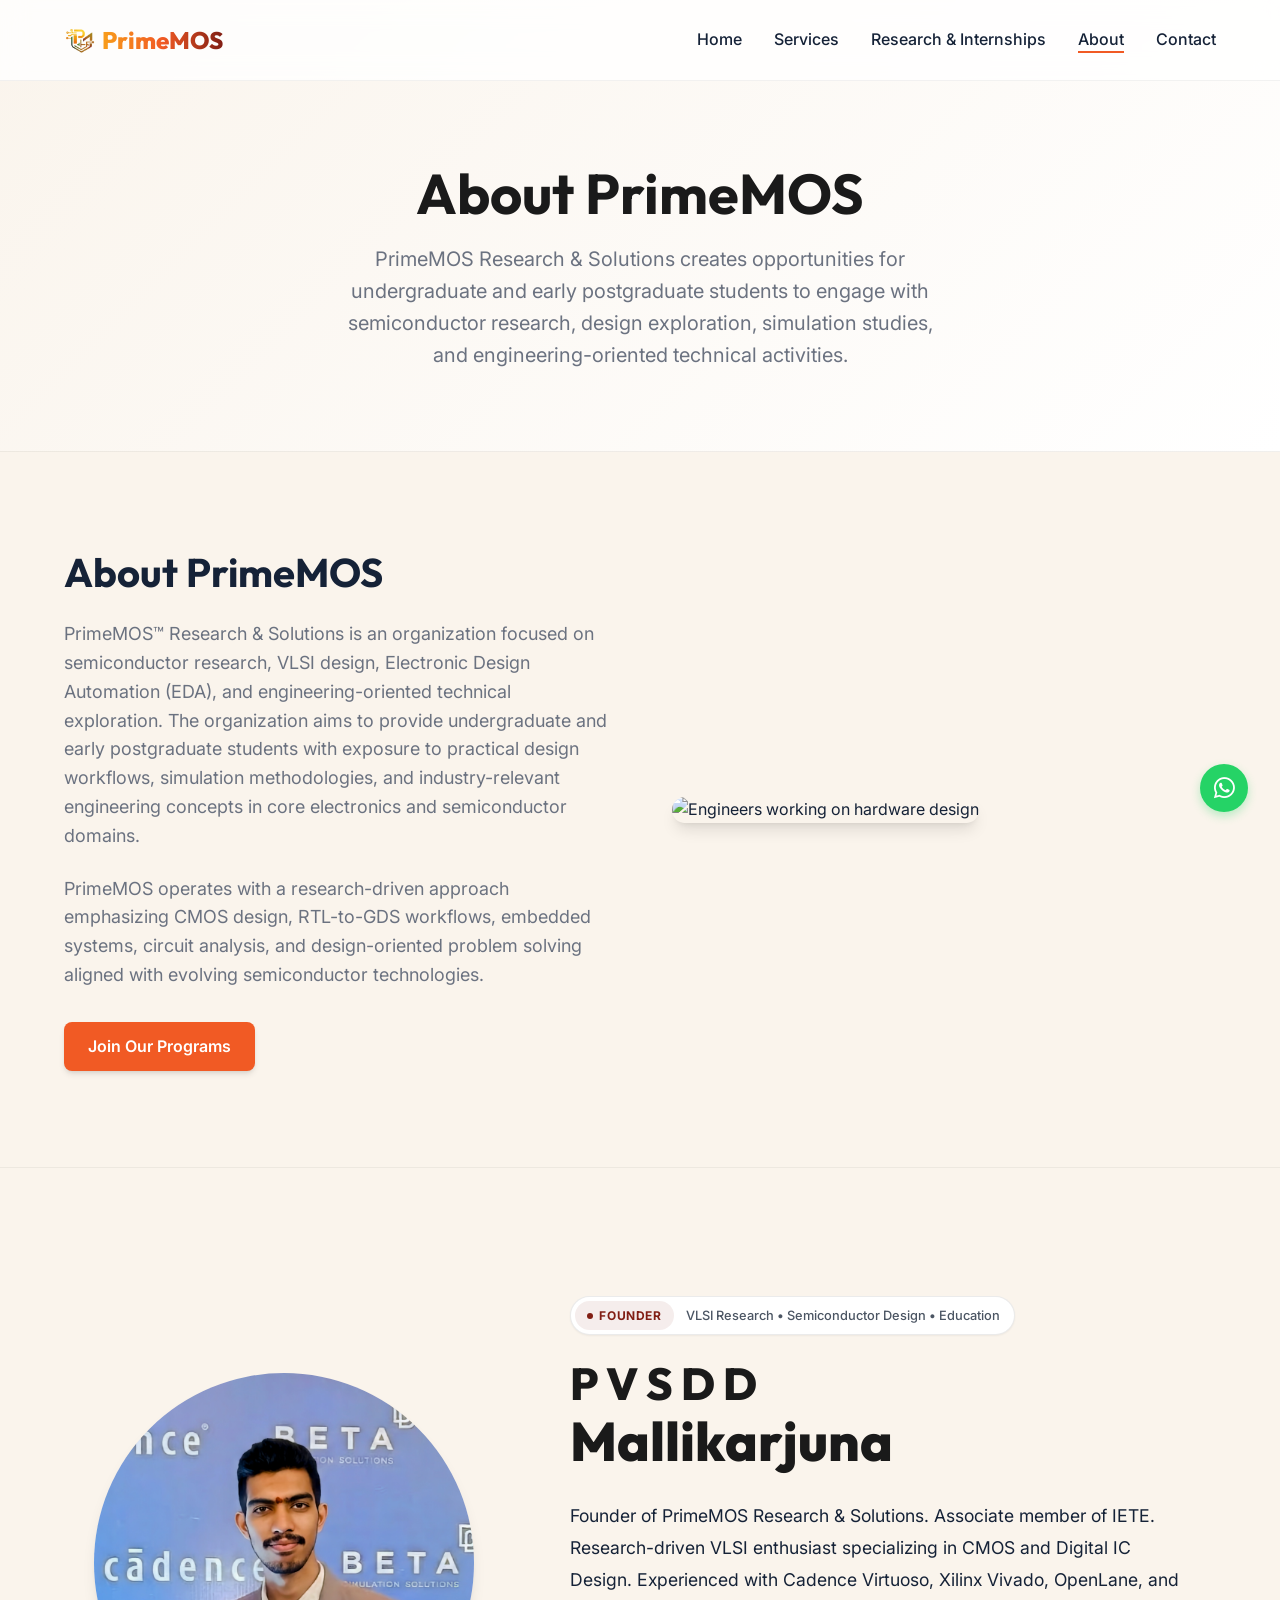
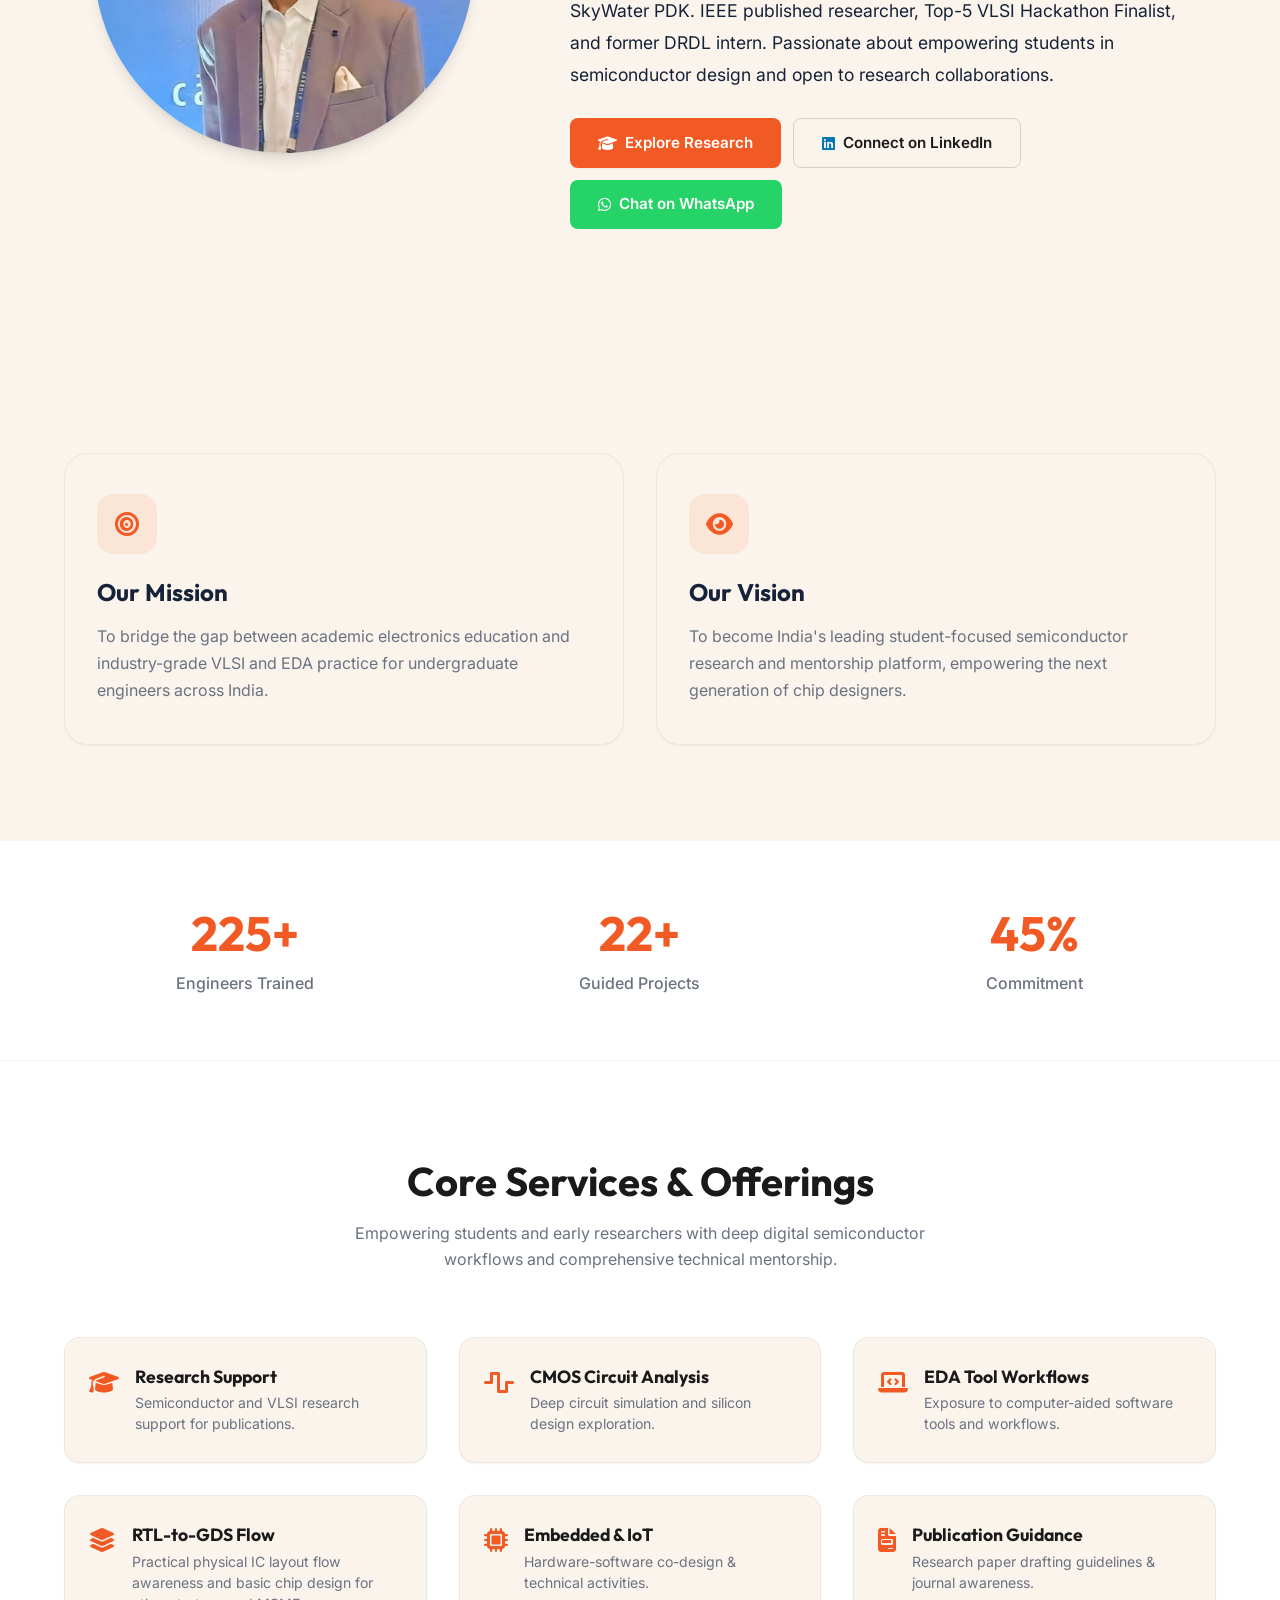
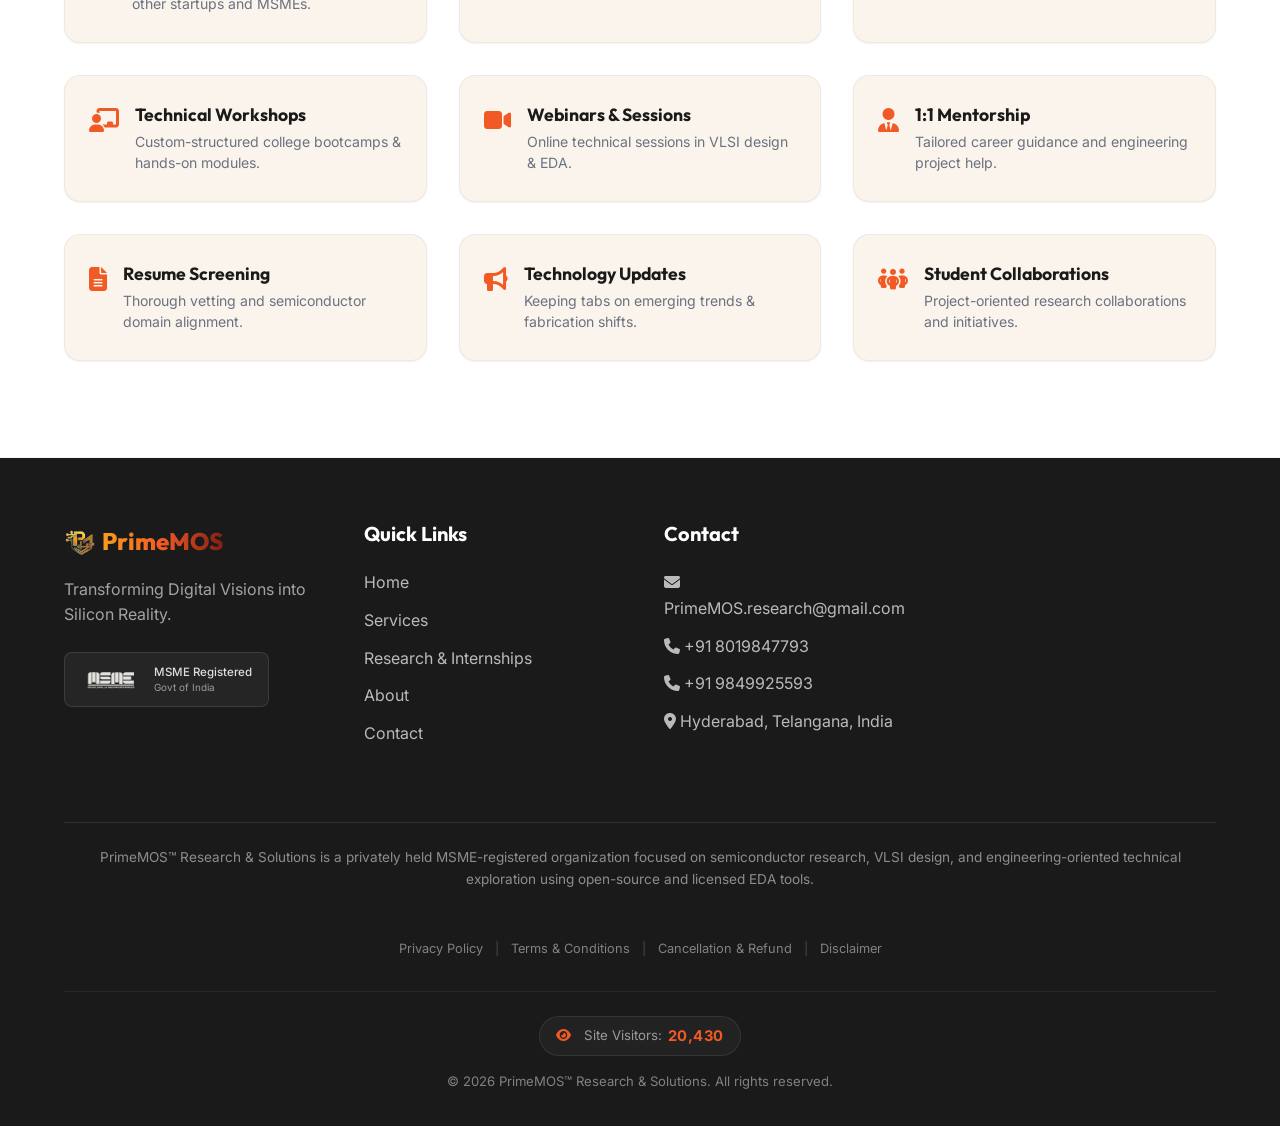
==== commit 827154d0: "feat: add cancellation & refund policy page + fix mobile about founder section" ====
--- a/about/index.html
+++ b/about/index.html
@@ -269,6 +269,8 @@
                 <span>|</span>
                 <a href="../terms/">Terms &amp; Conditions</a>
                 <span>|</span>
+                <a href="../cancellation/">Cancellation &amp; Refund</a>
+                <span>|</span>
                 <a href="../terms/#disclaimer">Disclaimer</a>
             </div>
             <div class="footer-bottom">
--- a/styles.css
+++ b/styles.css
@@ -794,108 +794,34 @@
     font-size: 0.8rem;
   }
 
-  /* Unified Mobile Founder Section Styles */
+  /* Mobile Founder Section Padding */
   .founder-section {
     padding: 2rem 0;
-  }
-  
-  .founder-container {
-    grid-template-columns: 1fr;
-    text-align: center;
-    gap: 1.5rem;
-  }
-  
-  .founder-image-wrapper {
-    max-width: 160px;
-    margin: 0 auto;
-  }
-  
-  .founder-image-wrapper::after {
-    left: 10px;
-    top: 10px;
-  }
-  
-  .founder-info {
-    align-items: center;
-    gap: 0.75rem;
-    padding-left: 0;
-  }
-  
-  .founder-pill {
-    flex-wrap: wrap;
-    justify-content: center;
-    border-radius: 8px;
-    padding: 0.3rem 0.6rem;
-    gap: 0.4rem;
-  }
-
-  .founder-pill-badge {
-    font-size: 0.7rem;
-    padding: 0.2rem 0.5rem;
-  }
-
-  .founder-pill-tags {
-    font-size: 0.72rem;
-    text-align: center;
-  }
-
-  .founder-title-group {
-    text-align: center;
-  }
-
-  .founder-first-name, .founder-last-name {
-    font-size: clamp(1.2rem, 5vw, 1.6rem);
-    white-space: normal;
-  }
-  
-  .founder-bio {
-    padding-left: 0;
-    border-left: none;
-    border-top: none;
-    padding-top: 0;
-    font-size: 0.85rem;
-    line-height: 1.6;
-    text-align: center;
-    margin-top: 0;
-  }
-  
-  .founder-buttons {
-    flex-direction: column;
-    align-items: center;
-    width: 100%;
-    gap: 0.5rem;
-    margin-top: 0.5rem;
-  }
-  
-  .btn-founder-primary, .btn-founder-secondary {
-    width: 100%;
-    padding: 0.6rem 1rem;
-    font-size: 0.85rem;
-  }
-
-  /* Compact footer for mobile */
-  .footer {
-    padding: 2.5rem 0 1.5rem;
-  }
-  
-  .footer-grid {
-    gap: 1.25rem;
-    margin-bottom: 1.5rem;
-  }
-  
-  .footer h4 {
-    font-size: 1.1rem;
-    margin-bottom: 0.75rem;
-  }
-  
-  .footer-links li {
-    margin-bottom: 0.5rem;
   }
 
   /* Defensive overrides to counteract inline style margins and paddings */
   .feature-card {
     padding: 1.25rem 1rem !important;
     gap: 0.75rem !important;
+  }
+
+  /* Compact footer for mobile */
+  .footer {
+    padding: 2.5rem 0 1.5rem;
+  }
+  
+  .footer-grid {
+    gap: 1.25rem;
+    margin-bottom: 1.5rem;
+  }
+  
+  .footer h4 {
+    font-size: 1.1rem;
+    margin-bottom: 0.75rem;
+  }
+  
+  .footer-links li {
+    margin-bottom: 0.5rem;
   }
   
   /* Pricing card specific adjustments */
@@ -1177,11 +1103,138 @@
   transform: translateY(-2px);
 }
 
-/* Responsive adjustment for Founder Section */
-@media (max-width: 992px) {
+/* Responsive adjustment for Founder Section - Tablet */
+@media (min-width: 769px) and (max-width: 992px) {
   .founder-container {
-    grid-template-columns: 320px 1fr;
+    grid-template-columns: 300px 1fr;
     gap: 2.5rem;
+    text-align: left;
+  }
+  
+  .founder-image-wrapper {
+    max-width: 300px;
+  }
+  
+  .founder-info {
+    align-items: flex-start;
+    padding-left: 1rem;
+  }
+}
+
+/* Mobile-specific Founder Section - Priority override */
+@media (max-width: 768px) {
+  .founder-section {
+    padding: 2.5rem 0 3rem;
+    overflow: visible;
+  }
+
+  .founder-container {
+    grid-template-columns: 1fr !important;
+    text-align: center !important;
+    gap: 2rem !important;
+    padding: 0 1rem;
+  }
+  
+  .founder-image-wrapper {
+    max-width: 180px !important;
+    width: 180px !important;
+    height: 180px !important;
+    margin: 0 auto !important;
+    aspect-ratio: 1 / 1;
+    flex-shrink: 0;
+  }
+  
+  .founder-image {
+    width: 180px !important;
+    height: 180px !important;
+    object-fit: cover;
+    border-radius: 50%;
+  }
+
+  .founder-info {
+    display: flex !important;
+    flex-direction: column !important;
+    align-items: center !important;
+    gap: 1rem !important;
+    padding-left: 0 !important;
+    width: 100%;
+    visibility: visible !important;
+    opacity: 1 !important;
+  }
+  
+  .founder-pill-wrapper {
+    display: flex;
+    justify-content: center;
+    width: 100%;
+  }
+
+  .founder-pill {
+    flex-wrap: wrap;
+    justify-content: center;
+    border-radius: 8px;
+    padding: 0.4rem 0.75rem;
+    gap: 0.4rem;
+    max-width: 100%;
+  }
+
+  .founder-pill-badge {
+    font-size: 0.7rem;
+    padding: 0.2rem 0.5rem;
+  }
+
+  .founder-pill-tags {
+    font-size: 0.72rem;
+    text-align: center;
+    display: block;
+    width: 100%;
+  }
+
+  .founder-title-group {
+    text-align: center;
+    width: 100%;
+    margin-bottom: 0;
+  }
+
+  .founder-first-name {
+    font-size: clamp(1.4rem, 6vw, 1.8rem) !important;
+    white-space: normal;
+    margin: 0 0 0.15rem !important;
+  }
+
+  .founder-last-name {
+    font-size: clamp(1.6rem, 7vw, 2rem) !important;
+    white-space: normal;
+    margin: 0 !important;
+  }
+  
+  .founder-bio {
+    padding-left: 0 !important;
+    border-left: none !important;
+    border-top: none !important;
+    padding-top: 0 !important;
+    font-size: 0.88rem;
+    line-height: 1.65;
+    text-align: center;
+    margin-top: 0 !important;
+    width: 100%;
+    display: block !important;
+    color: var(--text-main) !important;
+  }
+  
+  .founder-buttons {
+    flex-direction: column;
+    align-items: stretch;
+    width: 100%;
+    gap: 0.6rem;
+    margin-top: 0.5rem;
+  }
+  
+  .btn-founder-primary, .btn-founder-secondary {
+    width: 100% !important;
+    padding: 0.7rem 1rem !important;
+    font-size: 0.88rem !important;
+    text-align: center;
+    justify-content: center;
   }
 }
 
@@ -1484,7 +1537,28 @@
     gap: 0.5rem;
     margin: 1rem 0;
   }
-}
+
+  /* Ensure footer content is always visible on mobile screens */
+  .footer {
+    padding: 3rem 0 1.75rem;
+  }
+
+  .footer-grid {
+    grid-template-columns: 1fr;
+    gap: 1.5rem;
+  }
+
+  .footer-note {
+    margin-top: 0.75rem;
+    padding-top: 1rem;
+  }
+
+  .footer-bottom {
+    padding-top: 1.25rem;
+    margin-top: 1.5rem;
+  }
+}
+
 
 /* Floating Buttons */
 .back-to-top {
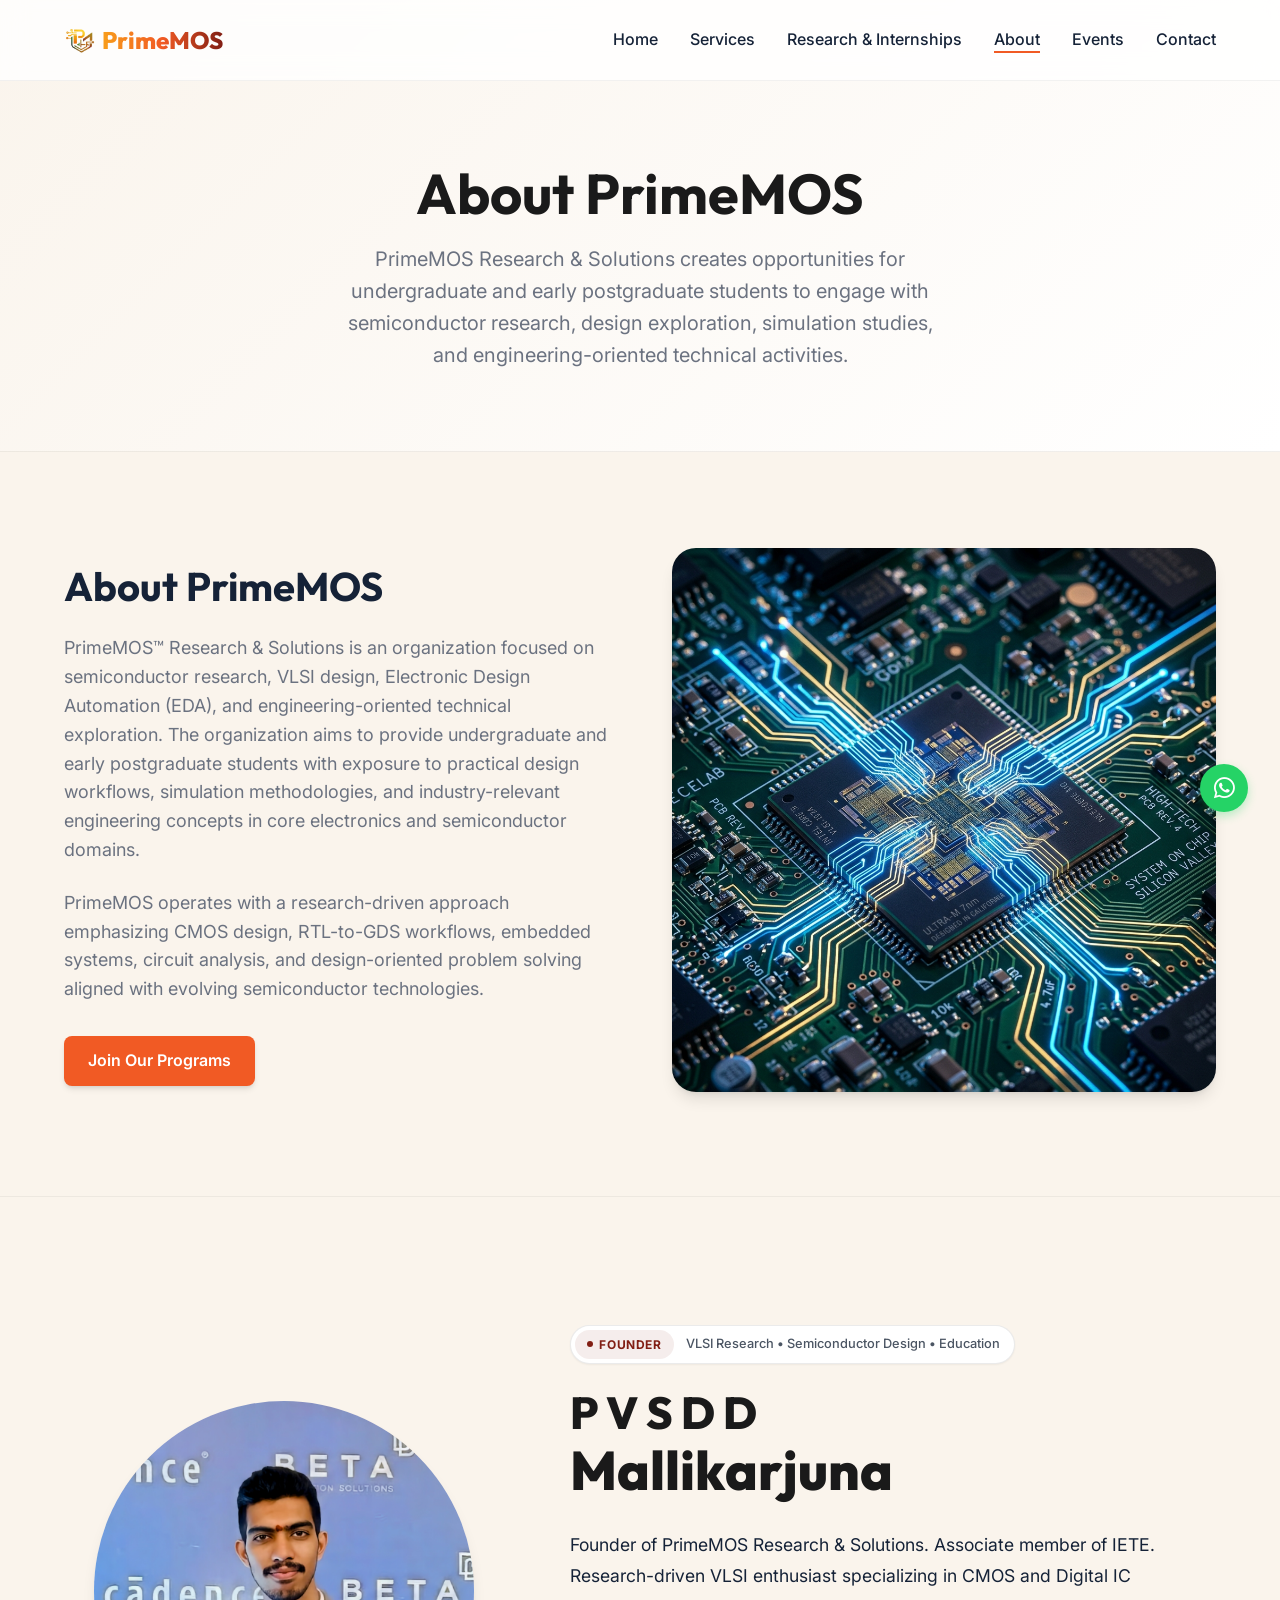
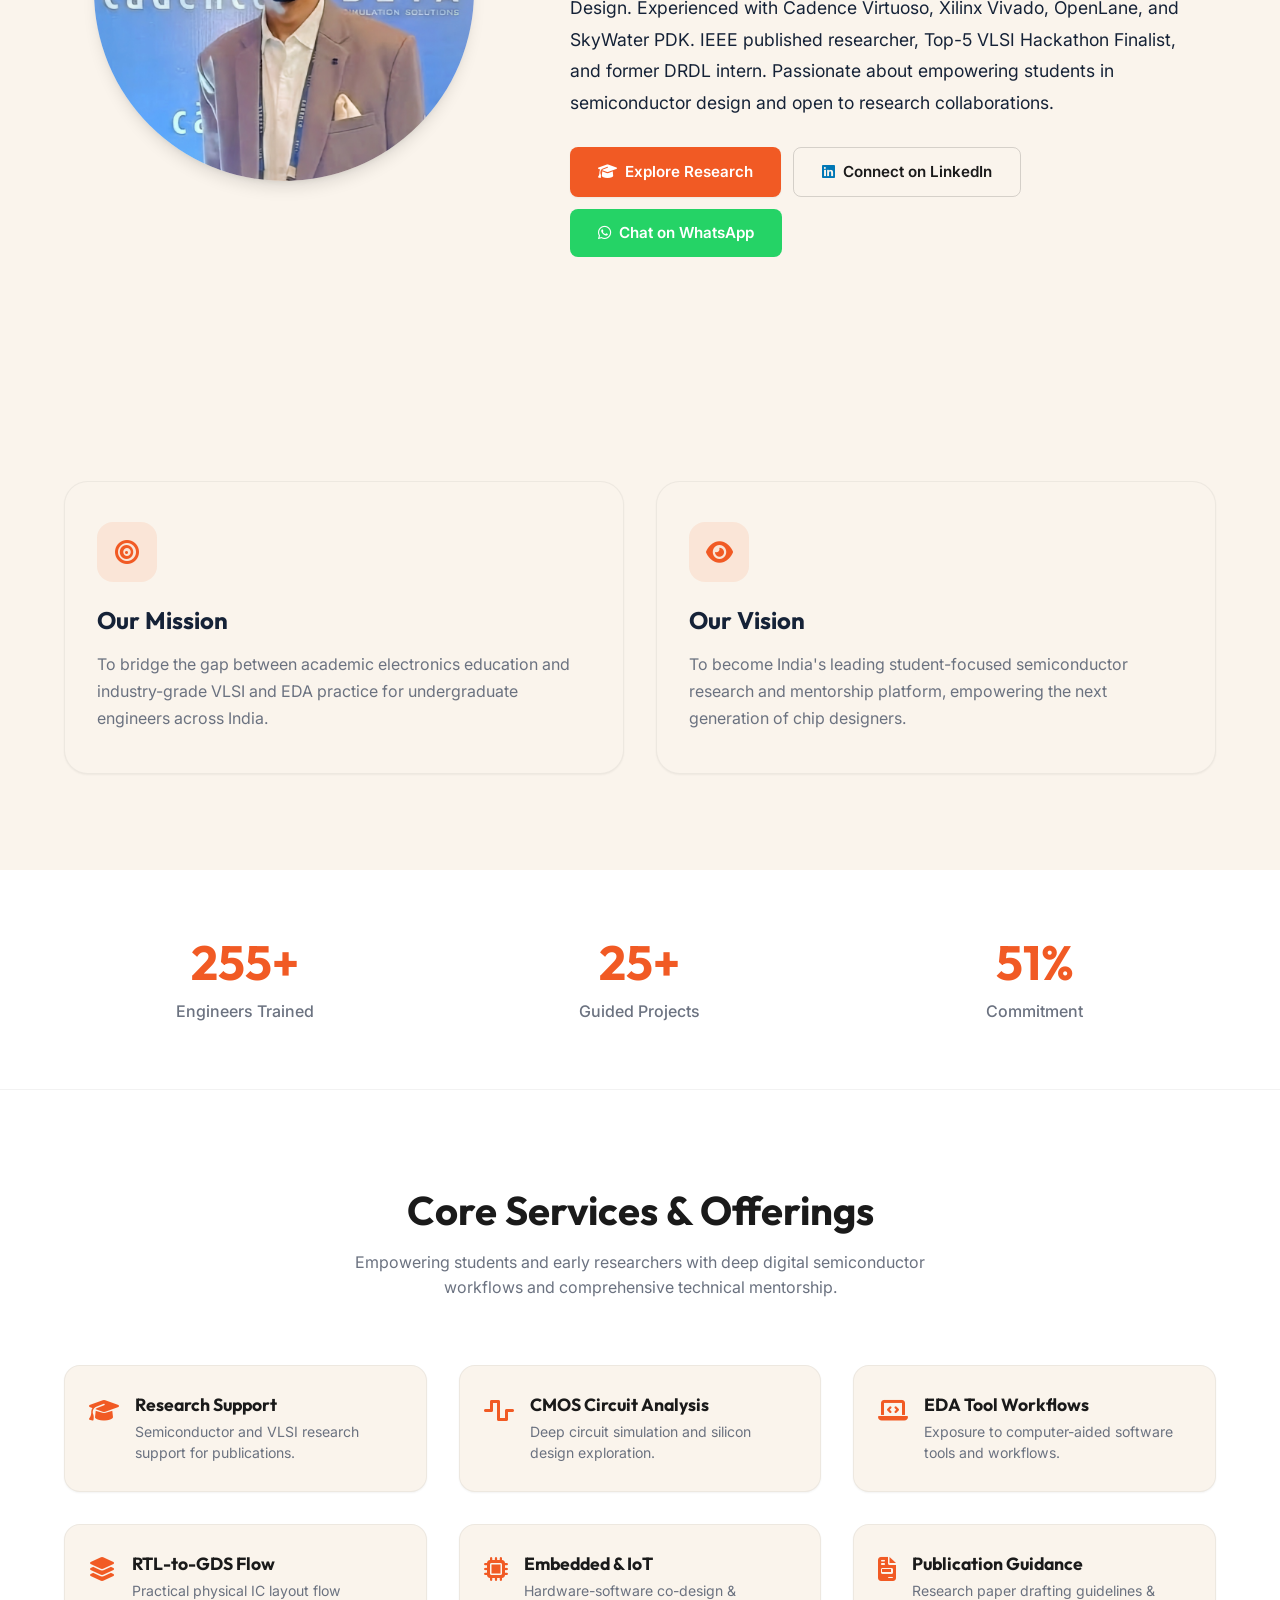
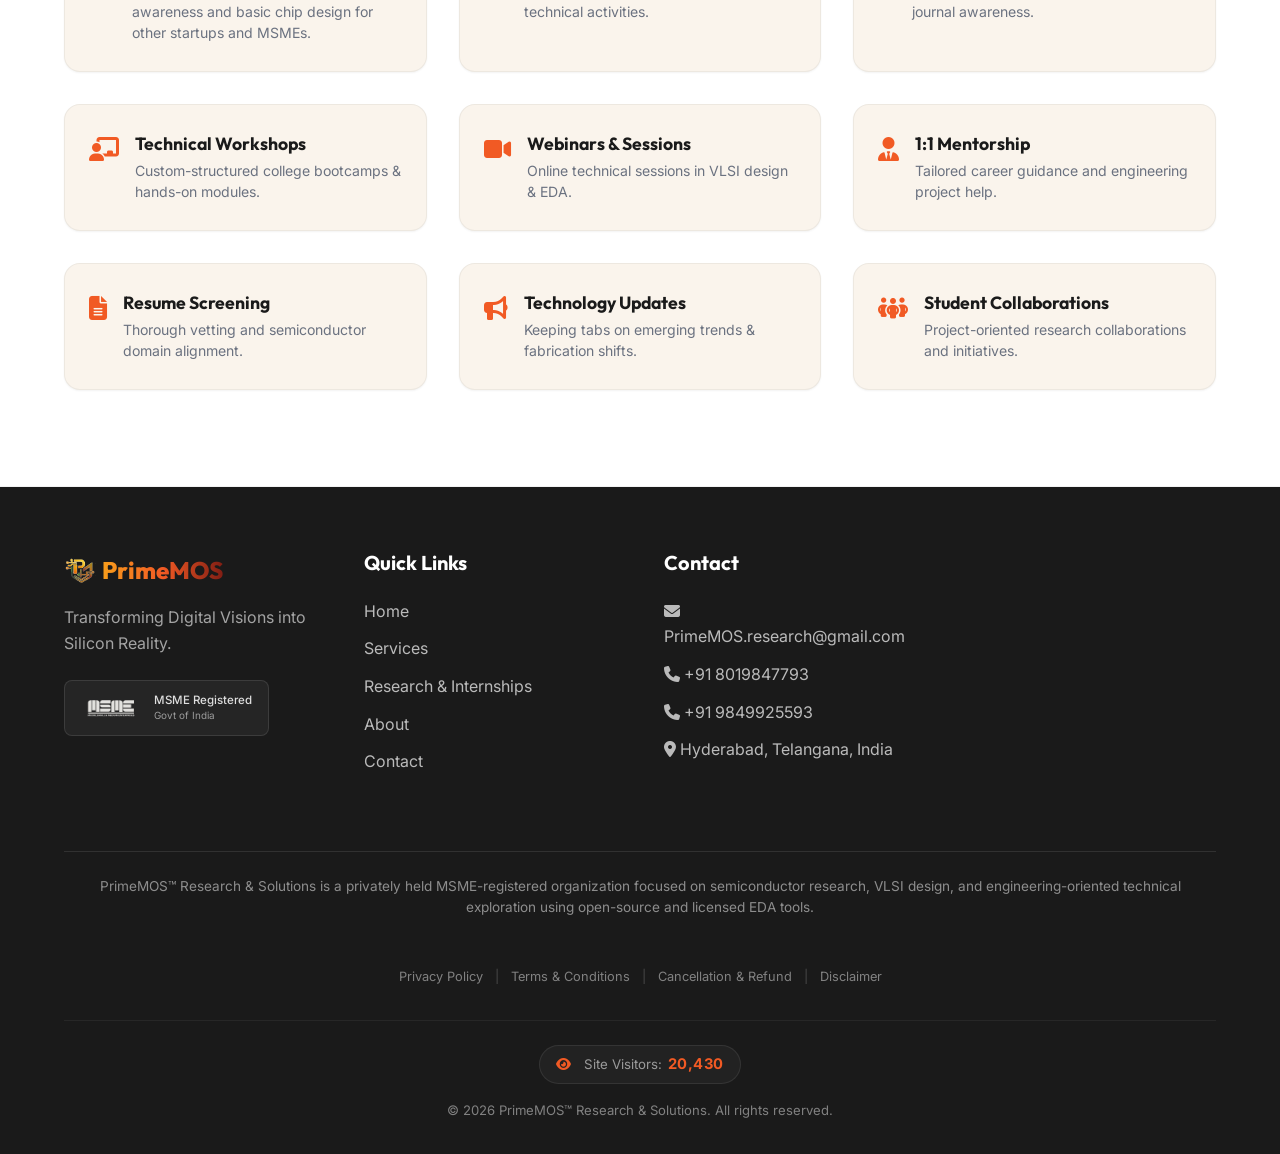
==== commit b97d65bb: "Update website images and event covers" ====
--- a/about/index.html
+++ b/about/index.html
@@ -20,6 +20,7 @@
                 <li><a href="../services/">Services</a></li>
                 <li><a href="../research/">Research & Internships</a></li>
                 <li><a href="../about/" class="active">About</a></li>
+                <li><a href="../events/">Events</a></li>
                 <li><a href="../contact/">Contact</a></li>
             </ul>
         </div>
@@ -44,7 +45,7 @@
                     </div>
                 </div>
                 <div class="about-image">
-                    <img src="https://images.unsplash.com/photo-1573164713988-8665fc963095?auto=format&fit=crop&w=800&q=80" alt="Engineers working on hardware design" loading="lazy">
+                    <img src="../chip_ece_image.png" alt="Silicon Microchip Design" loading="lazy">
                 </div>
             </div>
         </div>
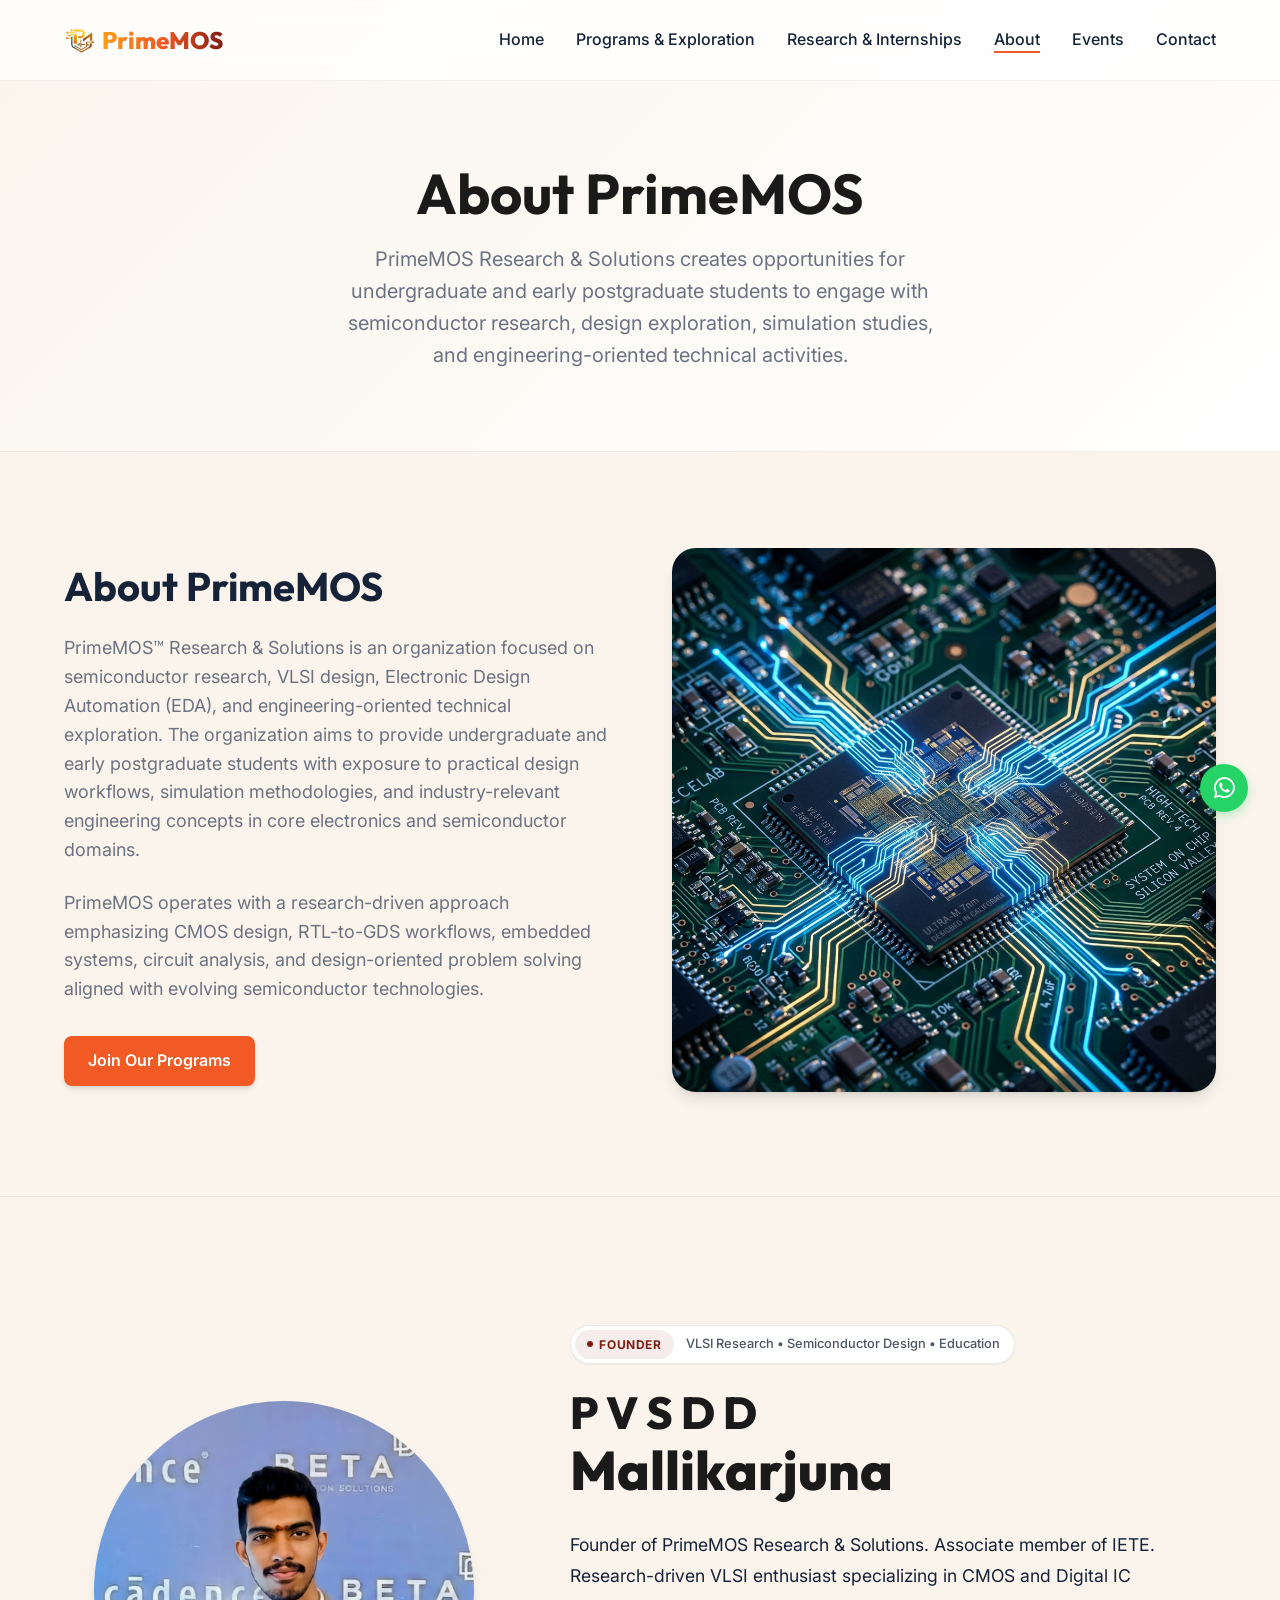
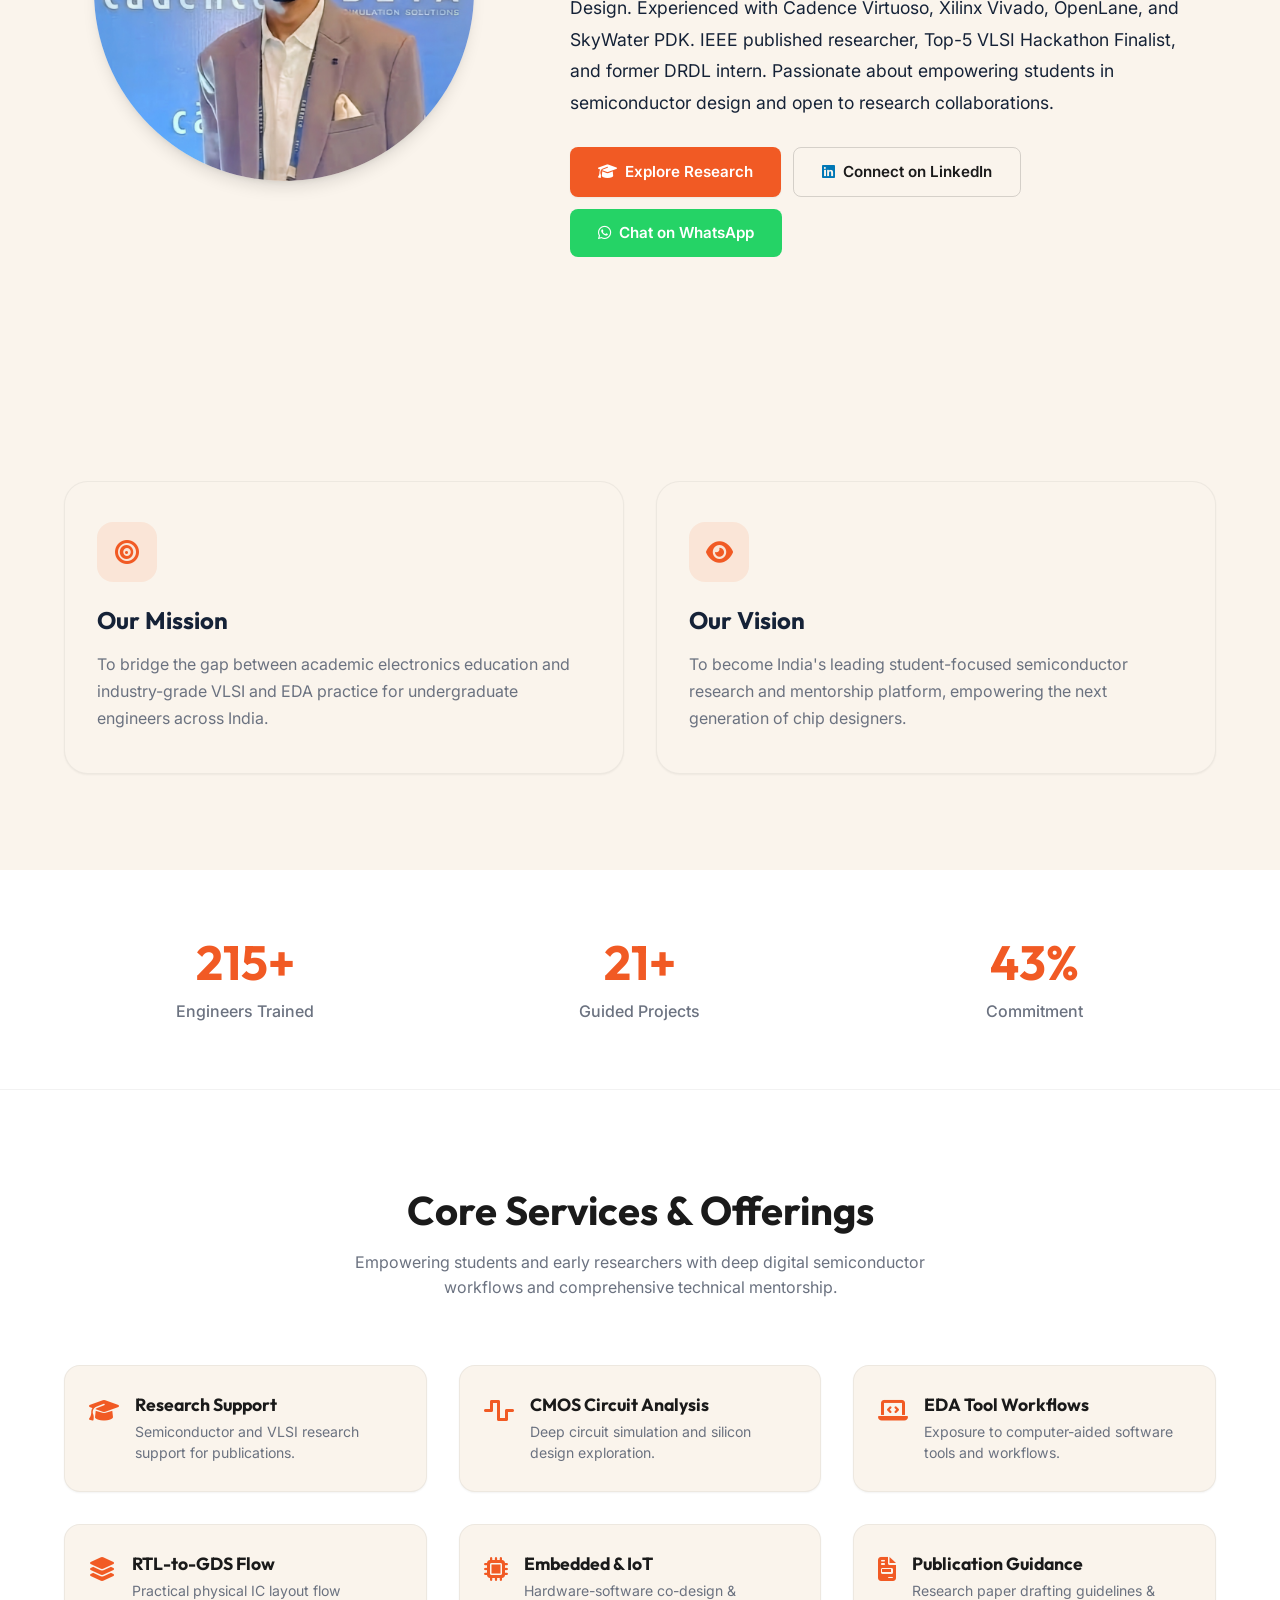
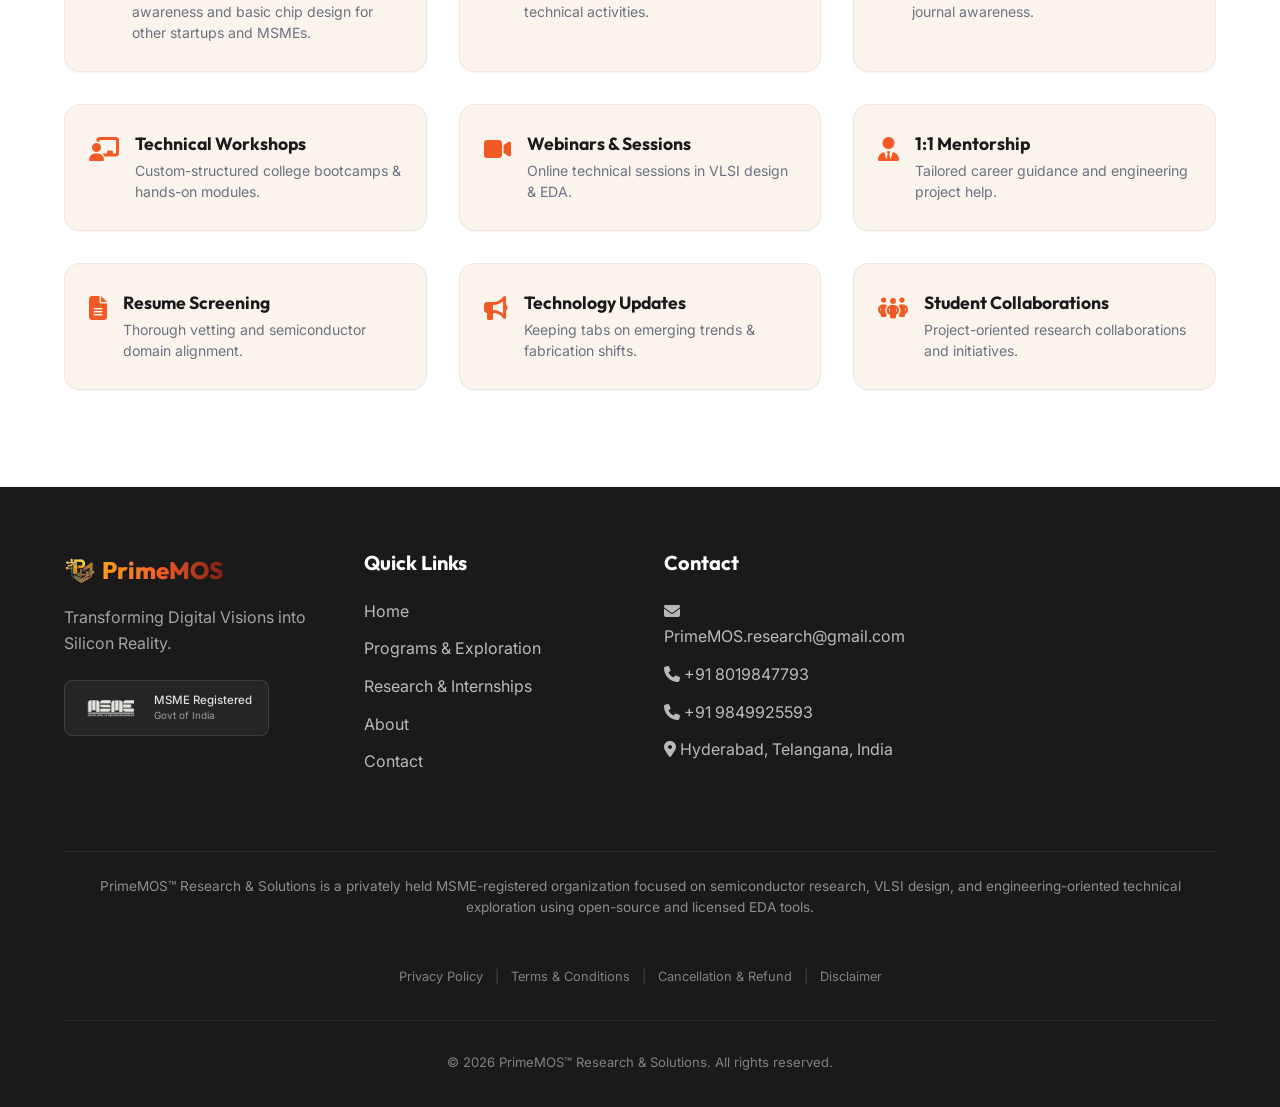
==== commit 1d73eeaa: "Update PrimeMOS website: Remove coming soon screen, clean placement wording, remove visitor counter," ====
--- a/about/index.html
+++ b/about/index.html
@@ -17,7 +17,7 @@
             <button class="mobile-toggle"><i class="fa-solid fa-bars"></i></button>
             <ul class="nav-links">
                 <li><a href="../home/">Home</a></li>
-                <li><a href="../services/">Services</a></li>
+                <li><a href="../services/">Programs & Exploration</a></li>
                 <li><a href="../research/">Research & Internships</a></li>
                 <li><a href="../about/" class="active">About</a></li>
                 <li><a href="../events/">Events</a></li>
@@ -246,7 +246,7 @@
                     <h4>Quick Links</h4>
                     <ul class="footer-links">
                         <li><a href="../home/">Home</a></li>
-                        <li><a href="../services/">Services</a></li>
+                        <li><a href="../services/">Programs & Exploration</a></li>
                         <li><a href="../research/">Research & Internships</a></li>
                         <li><a href="../about/">About</a></li>
                         <li><a href="../contact/">Contact</a></li>
@@ -272,18 +272,9 @@
                 <span>|</span>
                 <a href="../cancellation/">Cancellation &amp; Refund</a>
                 <span>|</span>
-                <a href="../terms/#disclaimer">Disclaimer</a>
+                <a href="../disclaimer/">Disclaimer</a>
             </div>
             <div class="footer-bottom">
-                <div class="visitor-counter-wrap">
-                    <i class="fa-solid fa-eye" style="color: var(--primary-orange); margin-right: 6px;"></i>
-                    <span>Site Visitors:</span>
-                    <span id="visitor-counter" class="visitor-count">
-                        <span class="counter-loading">
-                            <span class="dot"></span><span class="dot"></span><span class="dot"></span>
-                        </span>
-                    </span>
-                </div>
                 <div style="margin-top: 0.4rem;">
                     &copy; 2026 PrimeMOS™ Research & Solutions. All rights reserved.
                 </div>
--- a/styles.css
+++ b/styles.css
@@ -38,6 +38,7 @@
 html {
   scroll-behavior: smooth;
   font-size: 16px;
+  overflow-x: hidden;
 }
 
 body {
@@ -1845,3 +1846,651 @@
   margin-top: 0.5rem;
   text-align: center;
 }
+
+/* ==========================================================================
+   COMPREHENSIVE MOBILE RESPONSIVE OVERRIDES
+   Targets ALL pages: home, services, about, research, events, contact, etc.
+   ========================================================================== */
+
+/* ---- TABLET BREAKPOINT (768px–1024px) ---- */
+@media (max-width: 1024px) {
+  /* Services page: College events 2-col grid → 1-col */
+  [style*="grid-template-columns: 1fr 1fr"] {
+    grid-template-columns: 1fr !important;
+    gap: 2rem !important;
+  }
+}
+
+/* ---- PRIMARY MOBILE BREAKPOINT ---- */
+@media (max-width: 768px) {
+
+  /* === GLOBAL: All inline grids must stack === */
+  [style*="grid-template-columns: 1fr 1fr"],
+  [style*="grid-template-columns: repeat(auto-fit"] {
+    grid-template-columns: 1fr !important;
+    gap: 1.25rem !important;
+  }
+
+  /* === GLOBAL: Smaller buttons for mobile === */
+  .btn {
+    padding: 0.5rem 1rem !important;
+    font-size: 0.8rem !important;
+    border-radius: var(--radius-sm) !important;
+  }
+
+  .btn-primary,
+  .btn-outline,
+  .btn-whatsapp,
+  .btn-founder-primary,
+  .btn-founder-secondary {
+    padding: 0.5rem 1rem !important;
+    font-size: 0.8rem !important;
+  }
+
+  /* === GLOBAL: Smaller page headers === */
+  .page-header {
+    padding-top: 85px !important;
+    padding-bottom: 25px !important;
+  }
+
+  .page-title {
+    font-size: clamp(1.2rem, 5vw, 1.6rem) !important;
+    margin-bottom: 0.5rem !important;
+  }
+
+  .page-desc {
+    font-size: 0.82rem !important;
+    line-height: 1.5 !important;
+  }
+
+  /* === GLOBAL: Sections reduced padding === */
+  .py-24 {
+    padding-top: 1.75rem !important;
+    padding-bottom: 1.75rem !important;
+  }
+
+  .py-16 {
+    padding-top: 1.25rem !important;
+    padding-bottom: 1.25rem !important;
+  }
+
+  .py-20 {
+    padding-top: 1.5rem !important;
+    padding-bottom: 1.5rem !important;
+  }
+
+  /* === GLOBAL: Section titles & headers === */
+  .section-header {
+    margin-bottom: 1.25rem !important;
+  }
+
+  .section-title {
+    font-size: clamp(1.1rem, 4vw, 1.35rem) !important;
+    margin-bottom: 0.5rem !important;
+  }
+
+  .section-header p,
+  .section-header > p {
+    font-size: 0.82rem !important;
+    line-height: 1.5 !important;
+  }
+
+  /* === GLOBAL: Feature cards compact === */
+  .feature-card {
+    padding: 1.1rem 0.9rem !important;
+    border-radius: var(--radius-md) !important;
+    gap: 0.6rem !important;
+  }
+
+  .feature-card[style*="padding"] {
+    padding: 1.1rem 0.9rem !important;
+  }
+
+  .feature-icon {
+    width: 44px !important;
+    height: 44px !important;
+    font-size: 1.1rem !important;
+    margin-bottom: 0.75rem !important;
+  }
+
+  .feature-title {
+    font-size: 1.05rem !important;
+    margin-bottom: 0.5rem !important;
+  }
+
+  .feature-desc {
+    font-size: 0.8rem !important;
+    line-height: 1.5 !important;
+  }
+
+  /* Service cards: list items smaller */
+  .feature-card ul li,
+  .feature-card [style*="list-style-type: none"] li {
+    font-size: 0.78rem !important;
+    line-height: 1.5 !important;
+    margin-bottom: 0.25rem !important;
+  }
+
+  .feature-card ul,
+  .feature-card [style*="list-style-type: none"] {
+    margin-bottom: 1rem !important;
+  }
+
+  /* === SERVICES PAGE: College Events Section === */
+  /* The dark section with 2-column grid */
+  [style*="grid-template-columns: 1fr 1fr"][style*="gap: 4rem"] {
+    gap: 1.5rem !important;
+  }
+
+  /* College events section heading */
+  [style*="font-size: clamp(1.8rem"] {
+    font-size: clamp(1.15rem, 5vw, 1.4rem) !important;
+    line-height: 1.3 !important;
+    margin-bottom: 0.75rem !important;
+  }
+
+  /* College events body text */
+  [style*="color: rgba(255,255,255,0.7)"][style*="line-height: 1.75"] {
+    font-size: 0.82rem !important;
+    line-height: 1.55 !important;
+    margin-bottom: 1rem !important;
+  }
+
+  /* College events feature list items */
+  [style*="color: rgba(255,255,255,0.8)"][style*="font-size: 0.92rem"] {
+    font-size: 0.78rem !important;
+    margin-bottom: 0.5rem !important;
+    gap: 0.5rem !important;
+  }
+
+  /* College events booking card */
+  [style*="backdrop-filter: blur(10px)"] {
+    padding: 1.25rem !important;
+  }
+
+  [style*="backdrop-filter: blur(10px)"] h3 {
+    font-size: 1rem !important;
+    margin-bottom: 1rem !important;
+  }
+
+  /* Contact rows inside the booking card */
+  [style*="backdrop-filter: blur(10px)"] a[style*="display: flex"][style*="padding: 1rem"] {
+    padding: 0.7rem !important;
+    gap: 0.65rem !important;
+  }
+
+  [style*="backdrop-filter: blur(10px)"] [style*="width: 40px"][style*="height: 40px"] {
+    width: 32px !important;
+    height: 32px !important;
+    min-width: 32px !important;
+  }
+
+  [style*="backdrop-filter: blur(10px)"] [style*="font-size: 0.92rem"],
+  [style*="backdrop-filter: blur(10px)"] [style*="font-size: 0.88rem"] {
+    font-size: 0.78rem !important;
+  }
+
+  [style*="backdrop-filter: blur(10px)"] [style*="font-size: 0.72rem"] {
+    font-size: 0.62rem !important;
+  }
+
+  /* College events pill/tag badge */
+  [style*="border-radius: 100px"][style*="padding: 0.3rem 1rem"] {
+    font-size: 0.68rem !important;
+    padding: 0.2rem 0.7rem !important;
+  }
+
+  /* === SERVICES PAGE: How It Works Steps === */
+  [style*="minmax(280px"] {
+    grid-template-columns: 1fr !important;
+    gap: 1.5rem !important;
+  }
+
+  /* Step cards */
+  [style*="padding: 2.5rem 1.5rem"][style*="border-radius"] {
+    padding: 1.5rem 1rem !important;
+  }
+
+  [style*="padding: 2.5rem 1.5rem"] h3 {
+    font-size: 1rem !important;
+  }
+
+  [style*="padding: 2.5rem 1.5rem"] p {
+    font-size: 0.8rem !important;
+  }
+
+  /* Step number circle */
+  [style*="top: -1.25rem"][style*="width: 40px"][style*="height: 40px"] {
+    width: 32px !important;
+    height: 32px !important;
+    font-size: 0.95rem !important;
+    top: -1rem !important;
+  }
+
+  /* Step icon */
+  [style*="width: 54px"][style*="height: 54px"] {
+    width: 42px !important;
+    height: 42px !important;
+    font-size: 1.1rem !important;
+  }
+
+  /* === SERVICES PAGE: Pricing Cards === */
+  .features-grid[style*="minmax(min(100%, 420px)"] {
+    grid-template-columns: 1fr !important;
+  }
+
+  .pricing-card-header {
+    flex-direction: column !important;
+    align-items: flex-start !important;
+    gap: 0.4rem !important;
+    margin-bottom: 1rem !important;
+  }
+
+  .pricing-card-title {
+    font-size: 1.05rem !important;
+  }
+
+  .pricing-card-badge {
+    font-size: 0.68rem !important;
+    padding: 0.2rem 0.5rem !important;
+  }
+
+  /* Pricing cards description text */
+  .feature-card > div > p[style*="font-size: 0.92rem"] {
+    font-size: 0.8rem !important;
+    margin-bottom: 1rem !important;
+  }
+
+  /* Pricing card list items */
+  .feature-card[style*="border-top: 4px"] li {
+    font-size: 0.78rem !important;
+    line-height: 1.6 !important;
+  }
+
+  /* === SERVICES PAGE: Student Services Detail Cards === */
+  .internship-detail-section {
+    padding: 2rem 0 !important;
+  }
+
+  .internship-header-grid {
+    gap: 1.25rem !important;
+    margin-bottom: 2rem !important;
+  }
+
+  .internship-header-text h2 {
+    font-size: clamp(1.15rem, 5vw, 1.45rem) !important;
+  }
+
+  .internship-subtitle {
+    font-size: 0.85rem !important;
+    margin-bottom: 0.75rem !important;
+  }
+
+  .internship-desc {
+    font-size: 0.8rem !important;
+    line-height: 1.6 !important;
+    margin-bottom: 1rem !important;
+  }
+
+  .internship-cards-grid {
+    gap: 0.85rem !important;
+    margin-bottom: 1.5rem !important;
+  }
+
+  .internship-detail-card {
+    padding: 1rem 0.85rem !important;
+  }
+
+  .card-title-group {
+    margin-bottom: 0.75rem !important;
+    gap: 0.15rem !important;
+  }
+
+  .card-title-group h3 {
+    font-size: 1rem !important;
+  }
+
+  .card-title-group i {
+    font-size: 1rem !important;
+  }
+
+  /* Service type label under card title */
+  .card-title-group span[style*="font-size: 0.76rem"] {
+    font-size: 0.68rem !important;
+    margin-left: 1.5rem !important;
+  }
+
+  .internship-detail-list li {
+    font-size: 0.78rem !important;
+    margin-bottom: 0.35rem !important;
+    padding-left: 1rem !important;
+  }
+
+  /* Gain/outcomes card */
+  .gain-card {
+    padding: 1.1rem 0.9rem !important;
+    margin-bottom: 1.5rem !important;
+  }
+
+  .gain-card .card-title-group h3 {
+    font-size: 0.95rem !important;
+  }
+
+  .gain-grid {
+    gap: 0.65rem !important;
+  }
+
+  .gain-item {
+    font-size: 0.78rem !important;
+    gap: 0.4rem !important;
+  }
+
+  .gain-item i {
+    font-size: 0.9rem !important;
+  }
+
+  /* Intake alert bar */
+  .intake-alert {
+    padding: 0.75rem !important;
+    font-size: 0.78rem !important;
+    gap: 0.5rem !important;
+  }
+
+  .intake-alert i {
+    font-size: 1rem !important;
+  }
+
+  /* === ABOUT PAGE: Stats section === */
+  .stat-digit,
+  [data-target][style*="font-size: 3rem"] {
+    font-size: 2rem !important;
+  }
+
+  [style*="minmax(200px, 1fr)"] {
+    grid-template-columns: repeat(3, 1fr) !important;
+    gap: 0.75rem !important;
+  }
+
+  [style*="minmax(200px, 1fr)"] p {
+    font-size: 0.72rem !important;
+  }
+
+  /* === ABOUT PAGE: About grid text === */
+  .about-text h2 {
+    font-size: clamp(1.15rem, 4vw, 1.4rem) !important;
+    margin-bottom: 0.75rem !important;
+  }
+
+  .about-text p {
+    font-size: 0.85rem !important;
+    margin-bottom: 1rem !important;
+  }
+
+  /* About page: Mission/Vision card grid override */
+  [style*="minmax(min(100%, 350px)"] {
+    grid-template-columns: 1fr !important;
+  }
+
+  /* === CONTACT PAGE: Form section === */
+  .contact-form-section {
+    margin-top: 2rem !important;
+    padding: 1.5rem 1rem !important;
+  }
+
+  .contact-form-title {
+    font-size: 1.3rem !important;
+  }
+
+  .contact-form-desc {
+    font-size: 0.85rem !important;
+    margin-bottom: 1.5rem !important;
+  }
+
+  .form-group {
+    margin-bottom: 1rem !important;
+  }
+
+  .form-label {
+    font-size: 0.82rem !important;
+  }
+
+  .form-input,
+  .form-textarea {
+    padding: 0.6rem 0.8rem !important;
+    font-size: 0.85rem !important;
+  }
+
+  .security-notice-box {
+    padding: 0.85rem !important;
+    margin-top: 1.25rem !important;
+  }
+
+  .security-notice-box p {
+    font-size: 0.8rem !important;
+  }
+
+  /* === FAQ Section === */
+  .faq-section {
+    margin-top: 2rem !important;
+    padding: 1.5rem 1rem !important;
+  }
+
+  .faq-title {
+    font-size: 1.3rem !important;
+    margin-bottom: 1.25rem !important;
+  }
+
+  .faq-question {
+    font-size: 0.88rem !important;
+    padding: 0.35rem 0 !important;
+  }
+
+  .faq-answer {
+    font-size: 0.82rem !important;
+  }
+
+  .faq-item {
+    padding: 0.6rem 0 !important;
+  }
+
+  /* === CTA Sections (Home page) === */
+  .cta-content h2 {
+    font-size: clamp(1.15rem, 4vw, 1.4rem) !important;
+  }
+
+  .cta-content p {
+    font-size: 0.85rem !important;
+  }
+
+  /* === GLOBAL: Hero subtitle wrapping fix === */
+  .hero-subtitle {
+    font-size: clamp(0.78rem, 2vw, 1rem) !important;
+    word-break: break-word !important;
+  }
+
+  /* === FOOTER: Compact on all pages === */
+  .footer {
+    padding: 2rem 0 1.25rem !important;
+  }
+
+  .footer-grid {
+    grid-template-columns: 1fr !important;
+    gap: 1.25rem !important;
+    margin-bottom: 1.25rem !important;
+  }
+
+  .footer h4 {
+    font-size: 1rem !important;
+    margin-bottom: 0.6rem !important;
+  }
+
+  .footer-links li {
+    margin-bottom: 0.35rem !important;
+    font-size: 0.82rem !important;
+  }
+
+  .footer-links a {
+    font-size: 0.82rem !important;
+  }
+
+  .footer-note {
+    font-size: 0.75rem !important;
+    margin-top: 0.5rem !important;
+    padding-top: 0.75rem !important;
+  }
+
+  .footer-bottom {
+    font-size: 0.72rem !important;
+    padding-top: 1rem !important;
+    margin-top: 1rem !important;
+  }
+
+  .footer-legal {
+    font-size: 0.7rem !important;
+    gap: 0.4rem !important;
+    margin: 0.75rem 0 !important;
+  }
+
+  /* MSME badge mobile */
+  .msme-badge {
+    padding: 0.4rem 0.75rem !important;
+    gap: 0.5rem !important;
+  }
+
+  .msme-badge img {
+    height: 26px !important;
+  }
+
+  /* Visitor counter */
+  .visitor-counter-wrap {
+    font-size: 0.72rem !important;
+    padding: 0.25rem 0.6rem !important;
+  }
+
+  .visitor-count {
+    font-size: 0.8rem !important;
+  }
+
+  /* === Floating Buttons: Smaller === */
+  .whatsapp-float {
+    width: 38px !important;
+    height: 38px !important;
+    font-size: 1.15rem !important;
+    bottom: 4.5rem !important;
+    right: 1rem !important;
+  }
+
+  .back-to-top {
+    width: 38px !important;
+    height: 38px !important;
+    font-size: 1rem !important;
+    bottom: 1rem !important;
+    right: 1rem !important;
+  }
+
+  /* === SERVICES PAGE: Premium ECE badge inside title === */
+  .feature-title span[style*="font-size: 0.65rem"] {
+    font-size: 0.55rem !important;
+    padding: 0.1rem 0.35rem !important;
+    display: block !important;
+    width: fit-content !important;
+    margin-top: 0.35rem !important;
+  }
+}
+
+/* ---- EXTRA SMALL PHONES (≤ 480px) ---- */
+@media (max-width: 480px) {
+  .container {
+    padding: 0 0.65rem !important;
+  }
+
+  .btn {
+    padding: 0.45rem 0.85rem !important;
+    font-size: 0.75rem !important;
+  }
+
+  .page-title {
+    font-size: clamp(1.1rem, 5vw, 1.4rem) !important;
+  }
+
+  .section-title {
+    font-size: clamp(1rem, 4vw, 1.2rem) !important;
+  }
+
+  .feature-card {
+    padding: 0.9rem 0.75rem !important;
+  }
+
+  .feature-title {
+    font-size: 0.95rem !important;
+  }
+
+  .feature-desc {
+    font-size: 0.75rem !important;
+  }
+
+  .feature-card ul li,
+  .feature-card [style*="list-style-type: none"] li {
+    font-size: 0.72rem !important;
+  }
+
+  .internship-detail-card {
+    padding: 0.85rem 0.7rem !important;
+  }
+
+  .card-title-group h3 {
+    font-size: 0.9rem !important;
+  }
+
+  .internship-detail-list li {
+    font-size: 0.72rem !important;
+  }
+
+  .gain-item {
+    font-size: 0.72rem !important;
+  }
+
+  /* Stats on very small screens: stack to 1 column */
+  [style*="minmax(200px, 1fr)"] {
+    grid-template-columns: 1fr !important;
+    gap: 1rem !important;
+  }
+
+  [data-target][style*="font-size: 3rem"] {
+    font-size: 1.75rem !important;
+  }
+
+  /* Pricing card badge on tiny screens */
+  .pricing-card-badge {
+    font-size: 0.62rem !important;
+  }
+
+  /* Footer even more compact */
+  .footer-links li {
+    font-size: 0.75rem !important;
+  }
+}
+
+/* ---- ULTRA NARROW (≤ 360px, e.g., Galaxy Fold) ---- */
+@media (max-width: 360px) {
+  .container {
+    padding: 0 0.5rem !important;
+  }
+
+  .page-title {
+    font-size: 1.05rem !important;
+  }
+
+  .feature-card {
+    padding: 0.75rem 0.6rem !important;
+  }
+
+  .btn {
+    padding: 0.4rem 0.7rem !important;
+    font-size: 0.7rem !important;
+  }
+
+  .feature-title {
+    font-size: 0.88rem !important;
+  }
+}
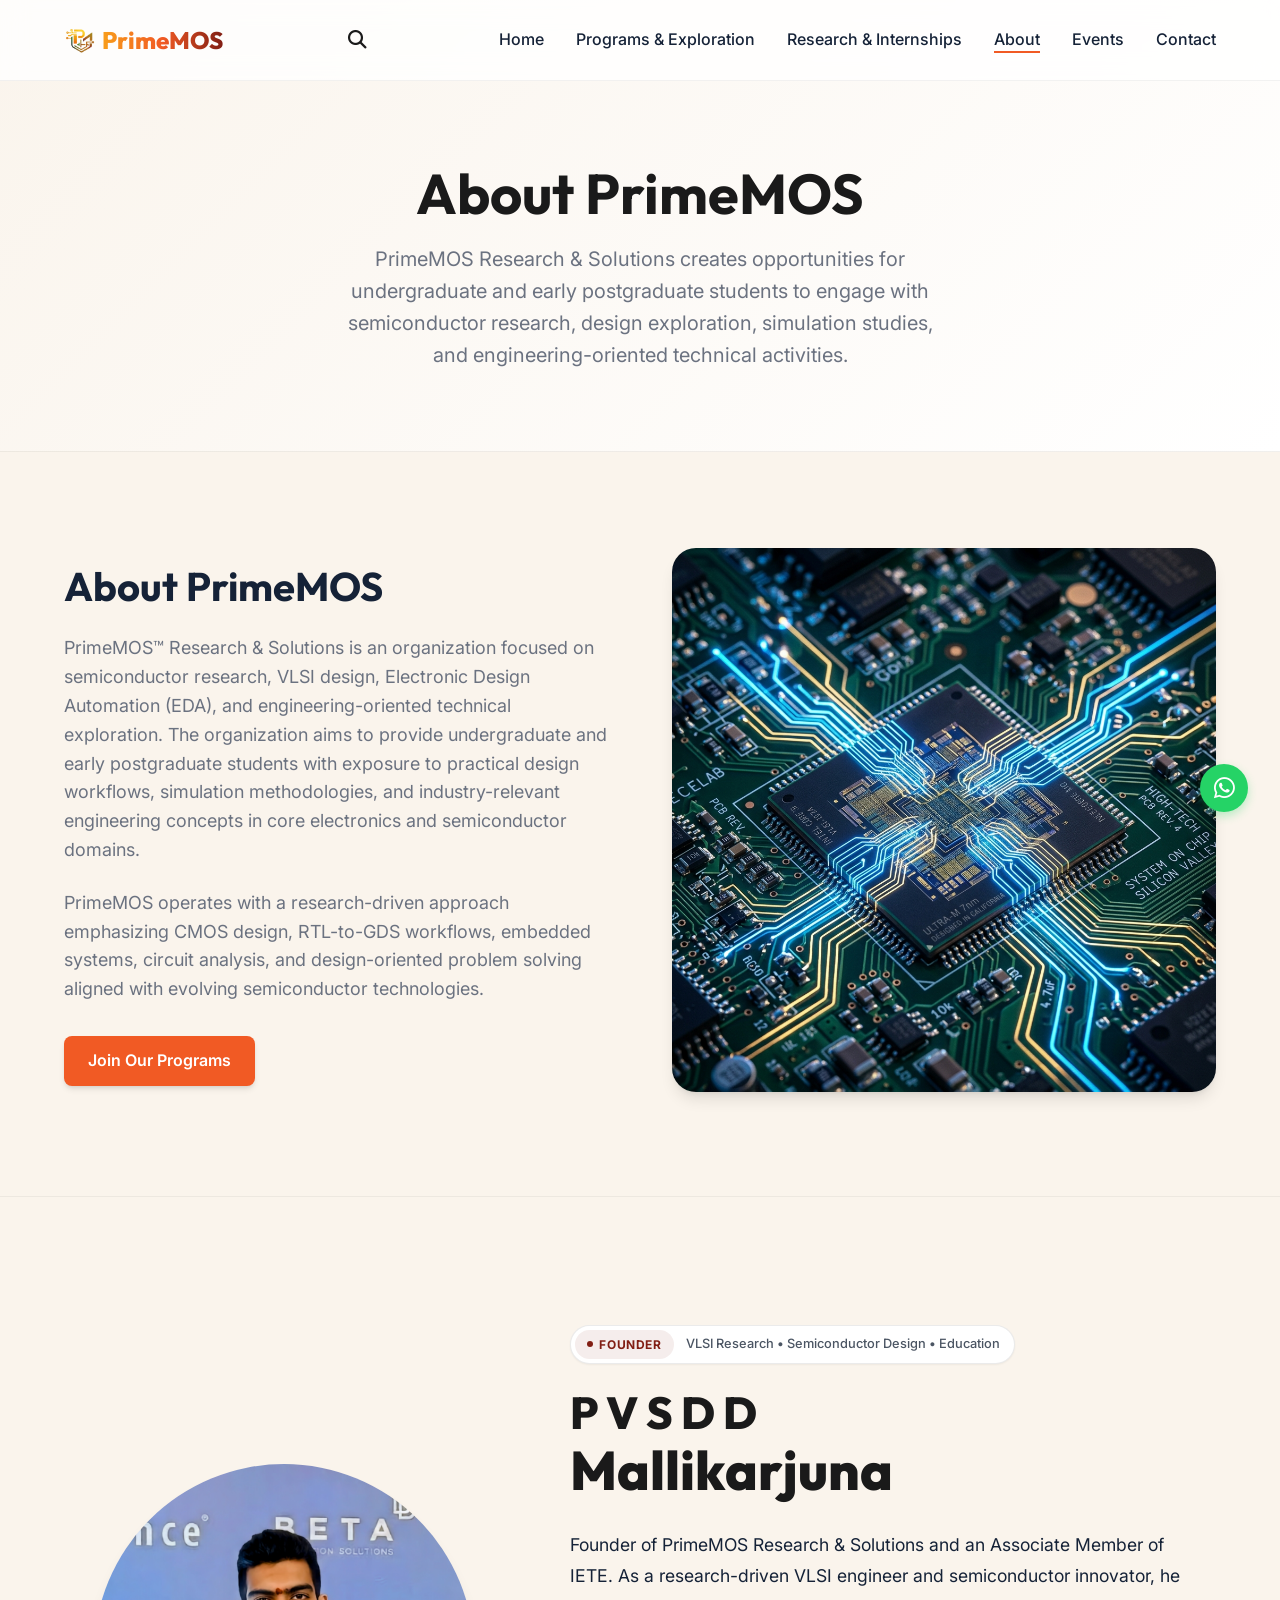
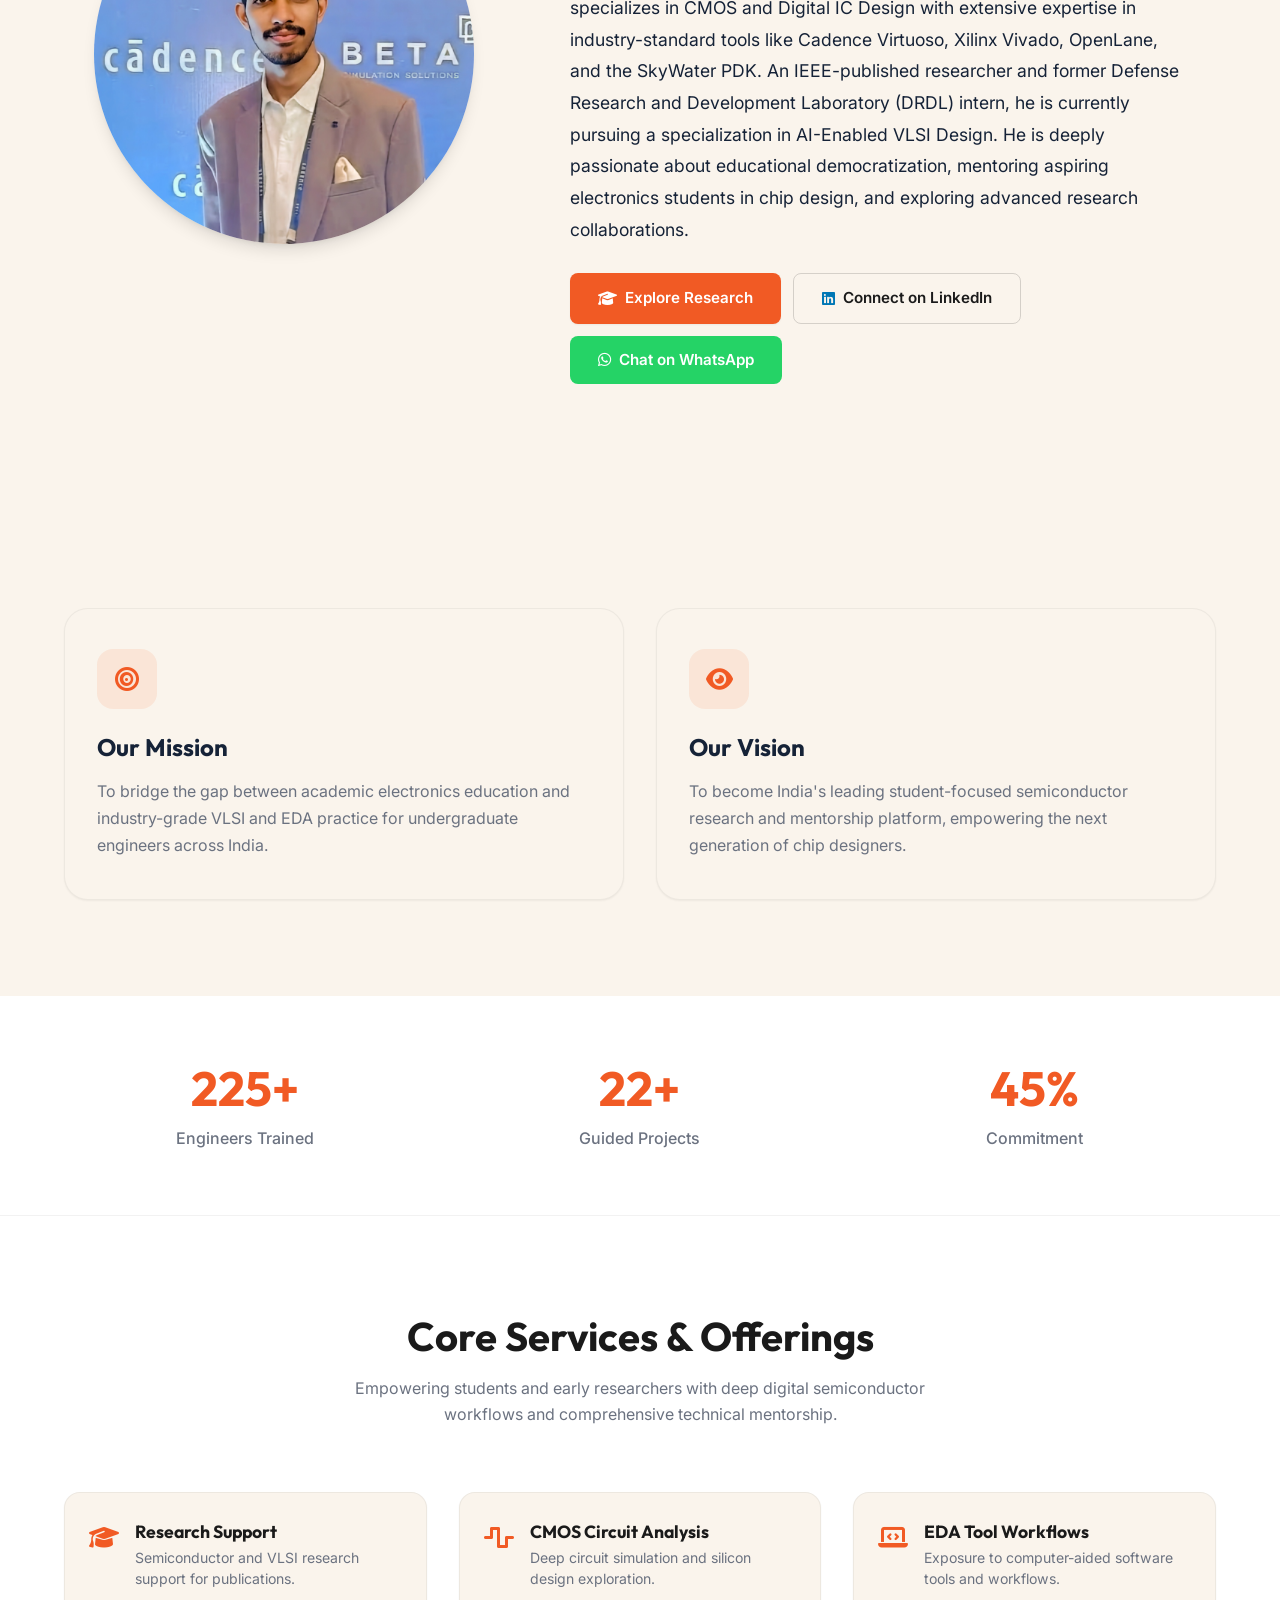
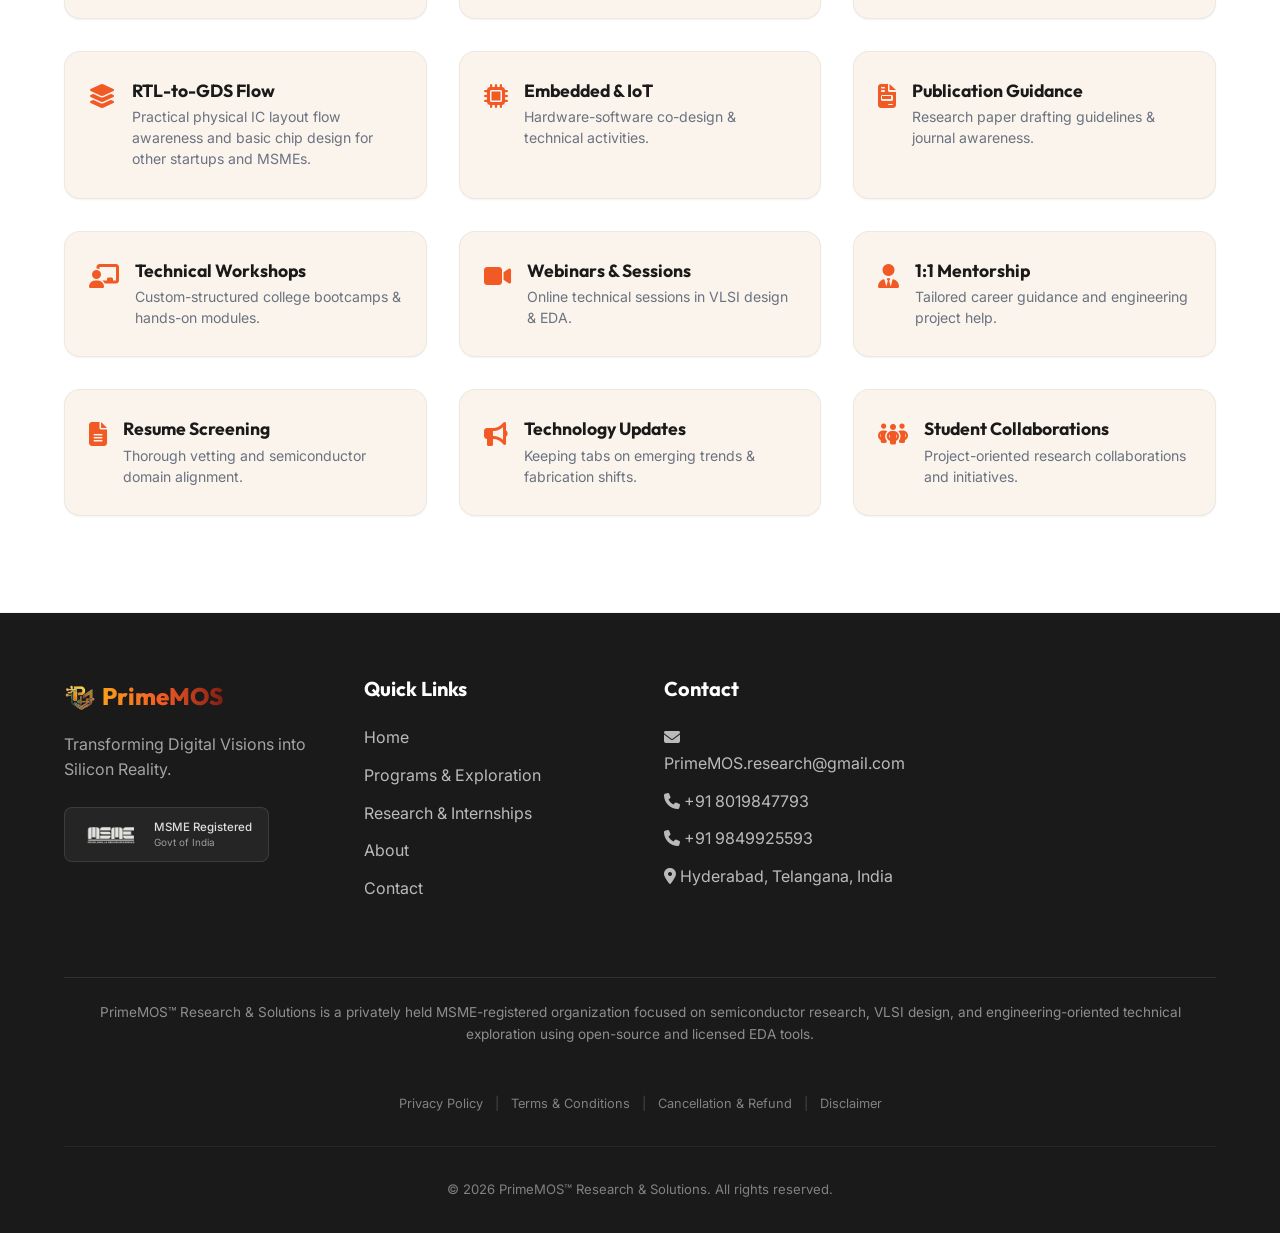
==== commit d0cbecc5: "feat: add global interactive search bar and update founder bio with AI specialization" ====
--- a/about/index.html
+++ b/about/index.html
@@ -69,7 +69,7 @@
                     <h1 class="founder-last-name">Mallikarjuna</h1>
                 </div>
                 <p class="founder-bio">
-                    Founder of PrimeMOS Research & Solutions. Associate member of IETE. Research-driven VLSI enthusiast specializing in CMOS and Digital IC Design. Experienced with Cadence Virtuoso, Xilinx Vivado, OpenLane, and SkyWater PDK. IEEE published researcher, Top-5 VLSI Hackathon Finalist, and former DRDL intern. Passionate about empowering students in semiconductor design and open to research collaborations.
+                    Founder of PrimeMOS Research & Solutions and an Associate Member of IETE. As a research-driven VLSI engineer and semiconductor innovator, he specializes in CMOS and Digital IC Design with extensive expertise in industry-standard tools like Cadence Virtuoso, Xilinx Vivado, OpenLane, and the SkyWater PDK. An IEEE-published researcher and former Defense Research and Development Laboratory (DRDL) intern, he is currently pursuing a specialization in AI-Enabled VLSI Design. He is deeply passionate about educational democratization, mentoring aspiring electronics students in chip design, and exploring advanced research collaborations.
                 </p>
                 <div class="founder-buttons" style="flex-wrap: wrap; gap: 0.75rem;">
                     <a href="https://www.researchgate.net/profile/P-V-S-D-D-Mallikarjuna" target="_blank" rel="noopener noreferrer" class="btn btn-founder-primary">
--- a/styles.css
+++ b/styles.css
@@ -549,14 +549,76 @@
 /* Responsive */
 @media (max-width: 768px) {
   /* Performance optimizations for mobile - disable scroll opacity locks and avoid heavy image weights */
-  .js-enabled .fade-in {
+  .js-enabled .fade-in:not(.testimonials .feature-card) {
     opacity: 1 !important;
     transform: none !important;
     transition: none !important;
   }
 
+  /* Testimonial corner & edge-flying grid animations - MOBILE ONLY */
+  .js-enabled .testimonials .feature-card {
+    opacity: 0 !important;
+    transition: opacity 1.1s cubic-bezier(0.16, 1, 0.3, 1), 
+                transform 1.3s cubic-bezier(0.16, 1, 0.3, 1) !important;
+    will-change: transform, opacity;
+  }
+
+  /* Card 1 (Top-Left) */
+  .js-enabled .testimonials .feature-card:nth-child(9n+1) {
+    transform: translate(-70vw, -60vh) scale(0.6) rotate(-25deg);
+  }
+  /* Card 2 (Top-Center) */
+  .js-enabled .testimonials .feature-card:nth-child(9n+2) {
+    transform: translate(0, -60vh) scale(0.6);
+  }
+  /* Card 3 (Top-Right) */
+  .js-enabled .testimonials .feature-card:nth-child(9n+3) {
+    transform: translate(70vw, -60vh) scale(0.6) rotate(25deg);
+  }
+  /* Card 4 (Left-Center) */
+  .js-enabled .testimonials .feature-card:nth-child(9n+4) {
+    transform: translate(-70vw, 0) scale(0.6) rotate(-15deg);
+  }
+  /* Card 5 (Center Zoom) */
+  .js-enabled .testimonials .feature-card:nth-child(9n+5) {
+    transform: scale(0.1);
+  }
+  /* Card 6 (Right-Center) */
+  .js-enabled .testimonials .feature-card:nth-child(9n+6) {
+    transform: translate(70vw, 0) scale(0.6) rotate(15deg);
+  }
+  /* Card 7 (Bottom-Left) */
+  .js-enabled .testimonials .feature-card:nth-child(9n+7) {
+    transform: translate(-70vw, 60vh) scale(0.6) rotate(25deg);
+  }
+  /* Card 8 (Bottom-Center) */
+  .js-enabled .testimonials .feature-card:nth-child(9n+8) {
+    transform: translate(0, 60vh) scale(0.6);
+  }
+  /* Card 9 (Bottom-Right) */
+  .js-enabled .testimonials .feature-card:nth-child(9n+9) {
+    transform: translate(70vw, 60vh) scale(0.6) rotate(-25deg);
+  }
+
+  /* Testimonial Stagger Delays */
+  .js-enabled .testimonials .feature-card:nth-child(9n+1) { transition-delay: 0ms !important; }
+  .js-enabled .testimonials .feature-card:nth-child(9n+2) { transition-delay: 100ms !important; }
+  .js-enabled .testimonials .feature-card:nth-child(9n+3) { transition-delay: 200ms !important; }
+  .js-enabled .testimonials .feature-card:nth-child(9n+4) { transition-delay: 150ms !important; }
+  .js-enabled .testimonials .feature-card:nth-child(9n+5) { transition-delay: 250ms !important; }
+  .js-enabled .testimonials .feature-card:nth-child(9n+6) { transition-delay: 350ms !important; }
+  .js-enabled .testimonials .feature-card:nth-child(9n+7) { transition-delay: 300ms !important; }
+  .js-enabled .testimonials .feature-card:nth-child(9n+8) { transition-delay: 400ms !important; }
+  .js-enabled .testimonials .feature-card:nth-child(9n+9) { transition-delay: 500ms !important; }
+
+  /* Active appear state */
+  .js-enabled .testimonials .feature-card.appear {
+    opacity: 1 !important;
+    transform: translate(0, 0) scale(1) rotate(0deg) !important;
+  }
+
   .hero {
-    background-image: none !important; /* Avoid downloading heavy 1.16MB image on mobile, keep CSS mesh-gradient */
+    background-position: center center !important;
   }
 
   .navbar .container {
@@ -575,22 +637,25 @@
   .nav-links {
     position: fixed;
     top: 0;
-    right: -260px;
+    right: -280px;
     left: auto;
-    width: 260px;
+    width: 280px;
     height: 100vh;
-    background: rgba(255, 255, 255, 0.88);
-    backdrop-filter: blur(20px);
-    -webkit-backdrop-filter: blur(20px);
-    border-left: 1px solid rgba(241, 90, 36, 0.1);
+    background: rgba(255, 255, 255, 0.94);
+    backdrop-filter: blur(25px);
+    -webkit-backdrop-filter: blur(25px);
+    border-left: 1px solid rgba(241, 90, 36, 0.15);
     flex-direction: column;
     align-items: flex-start;
     justify-content: flex-start;
-    transition: right 0.3s cubic-bezier(0.4, 0, 0.2, 1);
+    opacity: 0;
+    transition: right 0.5s cubic-bezier(0.16, 1, 0.3, 1), 
+                opacity 0.4s cubic-bezier(0.16, 1, 0.3, 1),
+                box-shadow 0.5s ease;
     overflow-y: auto;
-    padding: 70px 1.5rem 1.5rem 1.5rem;
+    padding: 80px 1.75rem 1.75rem 1.75rem;
     gap: 1.25rem;
-    box-shadow: -10px 0 30px rgba(15, 23, 42, 0.08);
+    box-shadow: 0 0 0 rgba(15, 23, 42, 0);
     z-index: 999;
   }
 
@@ -606,26 +671,61 @@
     padding-bottom: 0.5rem;
     border-bottom: 1px solid rgba(241, 90, 36, 0.12);
     width: 100%;
+    opacity: 0;
+    transform: translateY(-10px);
+    transition: opacity 0.4s cubic-bezier(0.16, 1, 0.3, 1), 
+                transform 0.4s cubic-bezier(0.16, 1, 0.3, 1);
   }
   
   .nav-links.active {
     right: 0;
     left: auto;
+    opacity: 1;
+    box-shadow: -15px 0 35px rgba(15, 23, 42, 0.12);
+  }
+
+  .nav-links.active::before {
+    opacity: 1;
+    transform: translateY(0);
+    transition-delay: 0.1s;
   }
 
   .nav-links li {
     width: 100%;
-  }
+    opacity: 0;
+    transform: translateX(45px) scale(0.96);
+    transition: opacity 0.6s cubic-bezier(0.34, 1.56, 0.64, 1), 
+                transform 0.6s cubic-bezier(0.34, 1.56, 0.64, 1);
+  }
+  
+  .nav-links.active li {
+    opacity: 1;
+    transform: translateX(0) scale(1);
+  }
+  
+  .nav-links.active li:nth-child(1) { transition-delay: 0.15s; }
+  .nav-links.active li:nth-child(2) { transition-delay: 0.20s; }
+  .nav-links.active li:nth-child(3) { transition-delay: 0.25s; }
+  .nav-links.active li:nth-child(4) { transition-delay: 0.30s; }
+  .nav-links.active li:nth-child(5) { transition-delay: 0.35s; }
+  .nav-links.active li:nth-child(6) { transition-delay: 0.40s; }
 
   .nav-links a {
-    font-size: 1rem;
-    padding: 0.5rem 0;
+    font-size: 1.05rem;
+    padding: 0.6rem 0;
     display: block;
     width: 100%;
     text-align: left;
     border-bottom: 1px solid rgba(0, 0, 0, 0.05);
     font-family: 'Outfit', sans-serif;
     font-weight: 500;
+    transition: transform 0.25s ease, color 0.25s ease, padding-left 0.25s ease;
+  }
+
+  .nav-links a:active {
+    color: var(--primary-orange);
+    padding-left: 6px;
+    transform: translateX(4px);
   }
 
   .nav-links a::after {
@@ -646,12 +746,28 @@
     color: var(--primary);
     border: none;
     cursor: pointer;
-    transition: all 0.3s ease;
+    transition: transform 0.5s cubic-bezier(0.16, 1, 0.3, 1), 
+                background-color 0.3s ease, 
+                color 0.3s ease;
+  }
+  
+  .mobile-toggle i {
+    transition: transform 0.5s cubic-bezier(0.16, 1, 0.3, 1);
+  }
+  
+  .mobile-toggle.active {
+    background: rgba(241, 90, 36, 0.15);
+    color: var(--primary-orange);
+    transform: rotate(90deg);
+  }
+  
+  .mobile-toggle.active i {
+    transform: scale(0.95);
   }
   
   .mobile-toggle:active {
     background: rgba(242, 102, 34, 0.16);
-    transform: scale(0.95);
+    transform: scale(0.9);
   }
   
   .hero {
@@ -728,19 +844,20 @@
   }
 
   .features-grid {
-    gap: 1rem;
+    gap: 0.85rem;
   }
 
   .feature-title {
-    font-size: 1.15rem;
+    font-size: 1.05rem !important;
   }
 
   .feature-desc {
-    font-size: 0.85rem;
+    font-size: 0.78rem !important;
+    line-height: 1.45 !important;
   }
 
   .feature-card {
-    padding: 1.25rem 1rem;
+    padding: 1rem 0.85rem !important;
   }
 
   .internship-header-grid {
@@ -761,29 +878,60 @@
   }
 
   .internship-cards-grid {
-    gap: 1rem;
+    gap: 0.85rem;
   }
 
   .internship-detail-card {
-    padding: 1.25rem 1rem;
+    padding: 1rem 0.85rem !important;
   }
 
   .gain-card {
-    padding: 1.25rem 1rem;
+    padding: 1rem !important;
   }
 
   .gain-grid {
-    gap: 1rem;
+    gap: 0.75rem;
   }
 
   .gain-item {
-    font-size: 0.85rem;
-    gap: 0.5rem;
+    font-size: 0.78rem !important;
+    gap: 0.4rem;
   }
 
   .internship-detail-list li {
-    font-size: 0.82rem;
-    margin-bottom: 0.5rem;
+    font-size: 0.76rem !important;
+    margin-bottom: 0.4rem;
+  }
+
+  /* Compact Event Cards for mobile */
+  .event-card-body {
+    padding: 0.85rem !important;
+  }
+  
+  .event-title {
+    font-size: 0.98rem !important;
+  }
+  
+  .event-desc {
+    font-size: 0.78rem !important;
+    line-height: 1.45 !important;
+    margin-bottom: 0.85rem !important;
+  }
+  
+  .event-meta-item {
+    font-size: 0.68rem !important;
+    gap: 0.2rem !important;
+  }
+  
+  .event-participants {
+    padding: 0.35rem 0.6rem !important;
+    font-size: 0.74rem !important;
+    margin-bottom: 0.85rem !important;
+  }
+  
+  .event-tag {
+    padding: 0.15rem 0.5rem !important;
+    font-size: 0.65rem !important;
   }
 
   /* Stats sizing adjustment on mobile */
@@ -2494,3 +2642,287 @@
     font-size: 0.88rem !important;
   }
 }
+
+/* ---- GLOBAL SEARCH BAR SYSTEM (NEW) ---- */
+.search-toggle {
+  background: transparent;
+  border: none;
+  color: var(--secondary);
+  font-size: 1.15rem;
+  cursor: pointer;
+  padding: 0.5rem;
+  margin-right: 0.5rem;
+  display: flex;
+  align-items: center;
+  justify-content: center;
+  border-radius: var(--radius-sm);
+  transition: all 0.3s ease;
+}
+
+.search-toggle:hover {
+  background-color: rgba(0, 0, 0, 0.05);
+  color: var(--primary);
+  transform: scale(1.05);
+}
+
+.navbar .container {
+  position: relative;
+}
+
+/* Modal Overlay */
+.search-overlay {
+  position: fixed;
+  inset: 0;
+  background: rgba(15, 23, 42, 0.65);
+  backdrop-filter: blur(12px);
+  -webkit-backdrop-filter: blur(12px);
+  z-index: 1000;
+  display: flex;
+  justify-content: center;
+  align-items: flex-start;
+  padding-top: 5rem;
+  opacity: 0;
+  visibility: hidden;
+  transition: opacity 0.3s ease, visibility 0.3s ease;
+}
+
+.search-overlay.active {
+  opacity: 1;
+  visibility: visible;
+}
+
+/* Modal Card */
+.search-modal {
+  width: 100%;
+  max-width: 650px;
+  background: rgba(255, 255, 255, 0.95);
+  border: 1px solid rgba(255, 255, 255, 0.2);
+  border-radius: var(--radius-lg);
+  box-shadow: 0 25px 50px -12px rgba(0, 0, 0, 0.25), 0 0 40px rgba(241, 90, 36, 0.1);
+  overflow: hidden;
+  transform: translateY(-20px);
+  transition: transform 0.3s cubic-bezier(0.16, 1, 0.3, 1);
+  margin: 0 1rem;
+}
+
+.search-overlay.active .search-modal {
+  transform: translateY(0);
+}
+
+/* Search Input */
+.search-input-wrapper {
+  display: flex;
+  align-items: center;
+  padding: 1.25rem 1.5rem;
+  border-bottom: 1px solid rgba(0, 0, 0, 0.06);
+  position: relative;
+}
+
+.search-input-icon {
+  color: var(--primary);
+  font-size: 1.2rem;
+  margin-right: 1rem;
+}
+
+.search-input {
+  flex: 1;
+  border: none;
+  background: transparent;
+  font-size: 1.15rem;
+  font-weight: 500;
+  color: var(--secondary);
+  font-family: 'Inter', sans-serif;
+  outline: none;
+}
+
+.search-input::placeholder {
+  color: #94a3b8;
+}
+
+.search-close {
+  background: rgba(0, 0, 0, 0.04);
+  border: none;
+  width: 32px;
+  height: 32px;
+  border-radius: 50%;
+  color: var(--text-muted);
+  display: flex;
+  align-items: center;
+  justify-content: center;
+  cursor: pointer;
+  transition: all 0.2s ease;
+}
+
+.search-close:hover {
+  background: rgba(241, 90, 36, 0.1);
+  color: var(--primary);
+  transform: rotate(90deg);
+}
+
+/* Results & Recommendations */
+.search-results {
+  max-height: 380px;
+  overflow-y: auto;
+  padding: 0.5rem 0;
+}
+
+.search-results::-webkit-scrollbar {
+  width: 6px;
+}
+
+.search-results::-webkit-scrollbar-thumb {
+  background-color: rgba(0, 0, 0, 0.1);
+  border-radius: 100px;
+}
+
+.search-item {
+  display: flex;
+  align-items: flex-start;
+  gap: 1rem;
+  padding: 1rem 1.5rem;
+  text-decoration: none;
+  color: var(--text-main);
+  transition: all 0.2s ease;
+  border-left: 3px solid transparent;
+  cursor: pointer;
+}
+
+.search-item:hover, .search-item.selected {
+  background-color: rgba(241, 90, 36, 0.05);
+  border-left-color: var(--primary);
+}
+
+.search-item-icon {
+  background: rgba(241, 90, 36, 0.08);
+  color: var(--primary);
+  width: 36px;
+  height: 36px;
+  border-radius: 8px;
+  display: flex;
+  align-items: center;
+  justify-content: center;
+  flex-shrink: 0;
+  font-size: 0.95rem;
+  transition: all 0.2s ease;
+}
+
+.search-item:hover .search-item-icon, .search-item.selected .search-item-icon {
+  background: var(--primary);
+  color: white;
+}
+
+.search-item-details {
+  flex: 1;
+}
+
+.search-item-title {
+  font-weight: 600;
+  font-family: 'Outfit', sans-serif;
+  color: var(--secondary);
+  font-size: 0.98rem;
+  margin-bottom: 0.15rem;
+}
+
+.search-item-desc {
+  font-size: 0.8rem;
+  color: var(--text-muted);
+  line-height: 1.4;
+}
+
+.search-highlight {
+  color: var(--primary-orange);
+  background: rgba(241, 90, 36, 0.08);
+  border-radius: 2px;
+  font-weight: 700;
+}
+
+/* Keyboard Hints Footer */
+.search-footer {
+  display: flex;
+  justify-content: space-between;
+  align-items: center;
+  padding: 0.85rem 1.5rem;
+  background: rgba(0, 0, 0, 0.02);
+  border-top: 1px solid rgba(0, 0, 0, 0.05);
+  font-size: 0.75rem;
+  color: var(--text-muted);
+}
+
+.search-shortcuts {
+  display: flex;
+  gap: 1rem;
+}
+
+.search-shortcut {
+  display: flex;
+  align-items: center;
+  gap: 0.25rem;
+}
+
+.search-key {
+  background: white;
+  border: 1px solid rgba(0, 0, 0, 0.12);
+  border-radius: 4px;
+  padding: 0.1rem 0.35rem;
+  box-shadow: 0 1px 1px rgba(0, 0, 0, 0.05);
+  font-family: monospace;
+  font-weight: 700;
+  font-size: 0.7rem;
+}
+
+/* Empty / Initial State */
+.search-empty {
+  padding: 2.5rem 1.5rem;
+  text-align: center;
+  color: var(--text-muted);
+}
+
+.search-empty i {
+  font-size: 2rem;
+  color: rgba(241, 90, 36, 0.2);
+  margin-bottom: 1rem;
+}
+
+.search-empty-text {
+  font-weight: 500;
+  font-size: 0.95rem;
+}
+
+/* Darker header on dark pages support */
+.navbar .search-toggle {
+  color: var(--secondary);
+}
+
+.navbar .search-toggle:hover {
+  background-color: rgba(0, 0, 0, 0.05);
+  color: var(--primary-orange);
+}
+
+.events-hero .search-toggle,
+.host-section .search-toggle,
+.footer .search-toggle {
+  color: white !important;
+}
+
+@media (max-width: 768px) {
+  .search-overlay {
+    padding-top: 1rem;
+  }
+  .search-modal {
+    margin: 0 0.5rem;
+    border-radius: var(--radius-md);
+  }
+  .search-input-wrapper {
+    padding: 1rem;
+  }
+  .search-input {
+    font-size: 1rem;
+  }
+  .search-results {
+    max-height: calc(100vh - 180px);
+  }
+  .search-footer {
+    display: none;
+  }
+}
+
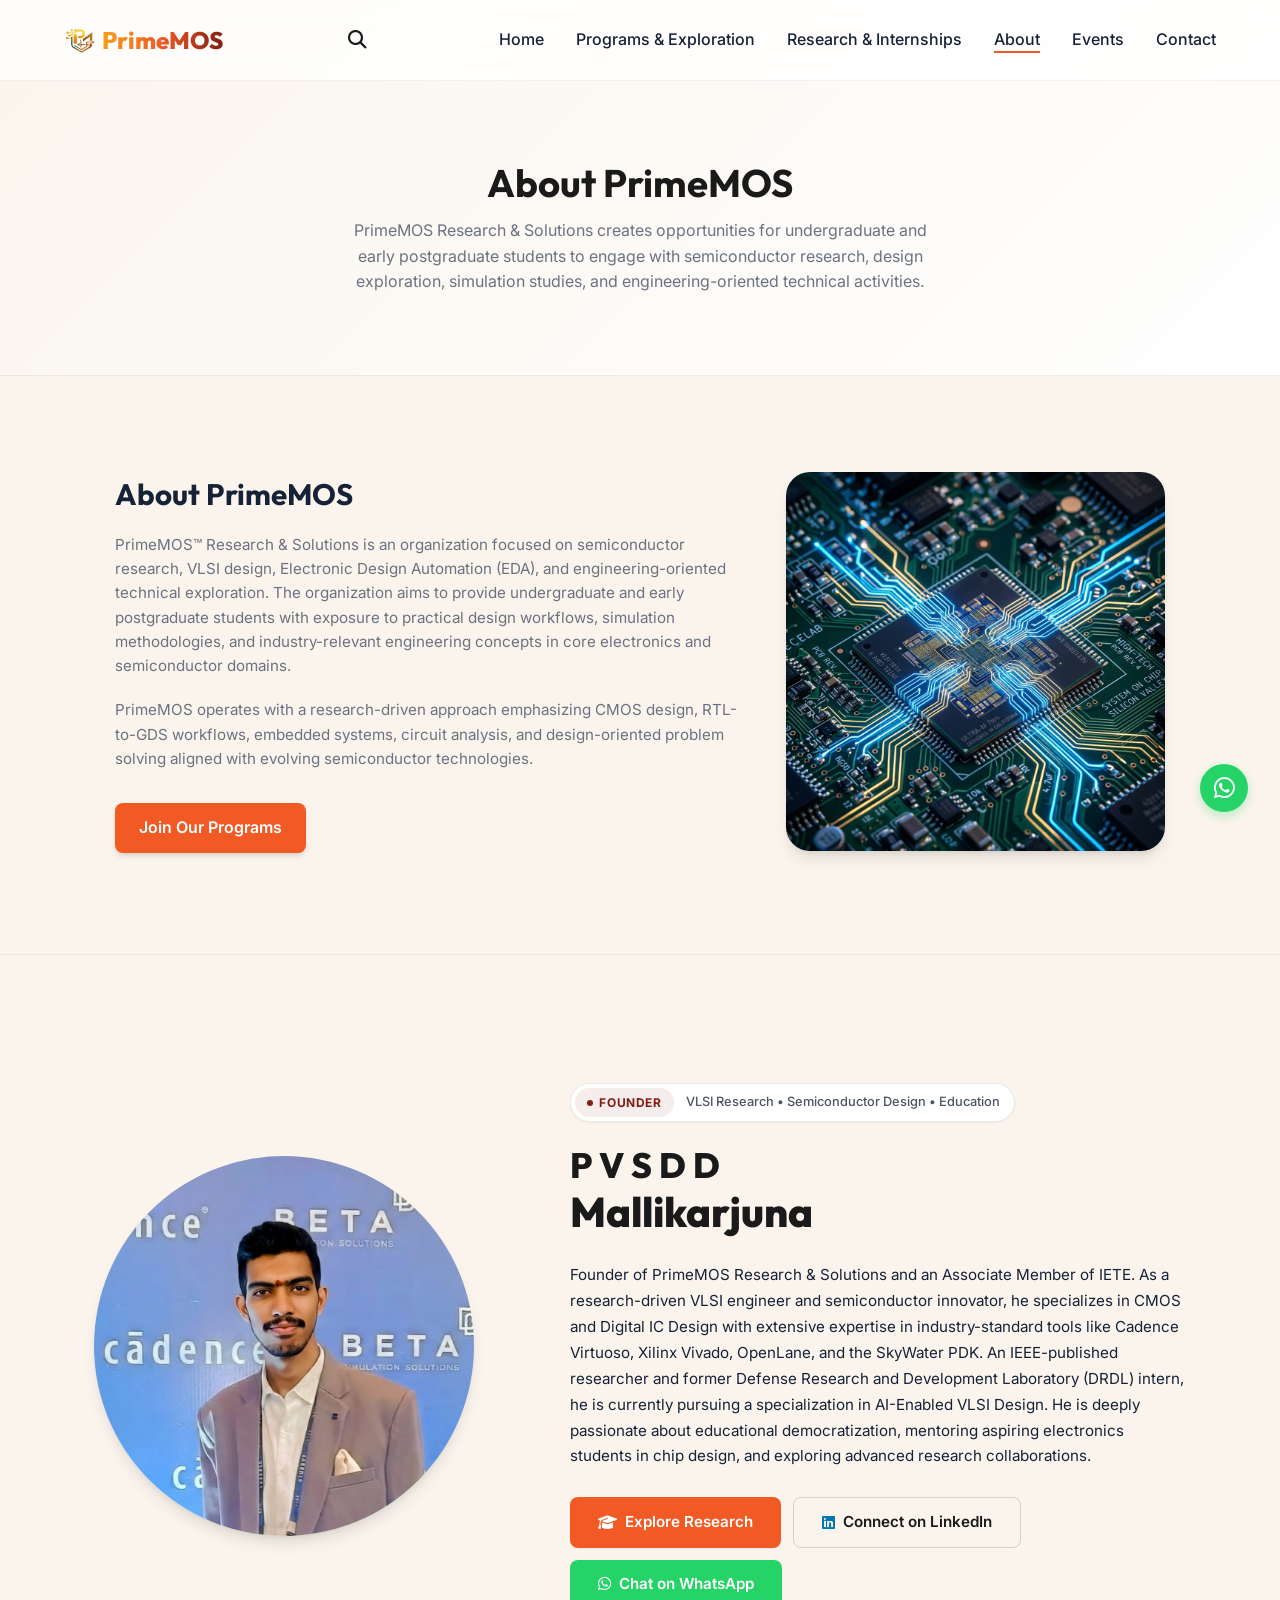
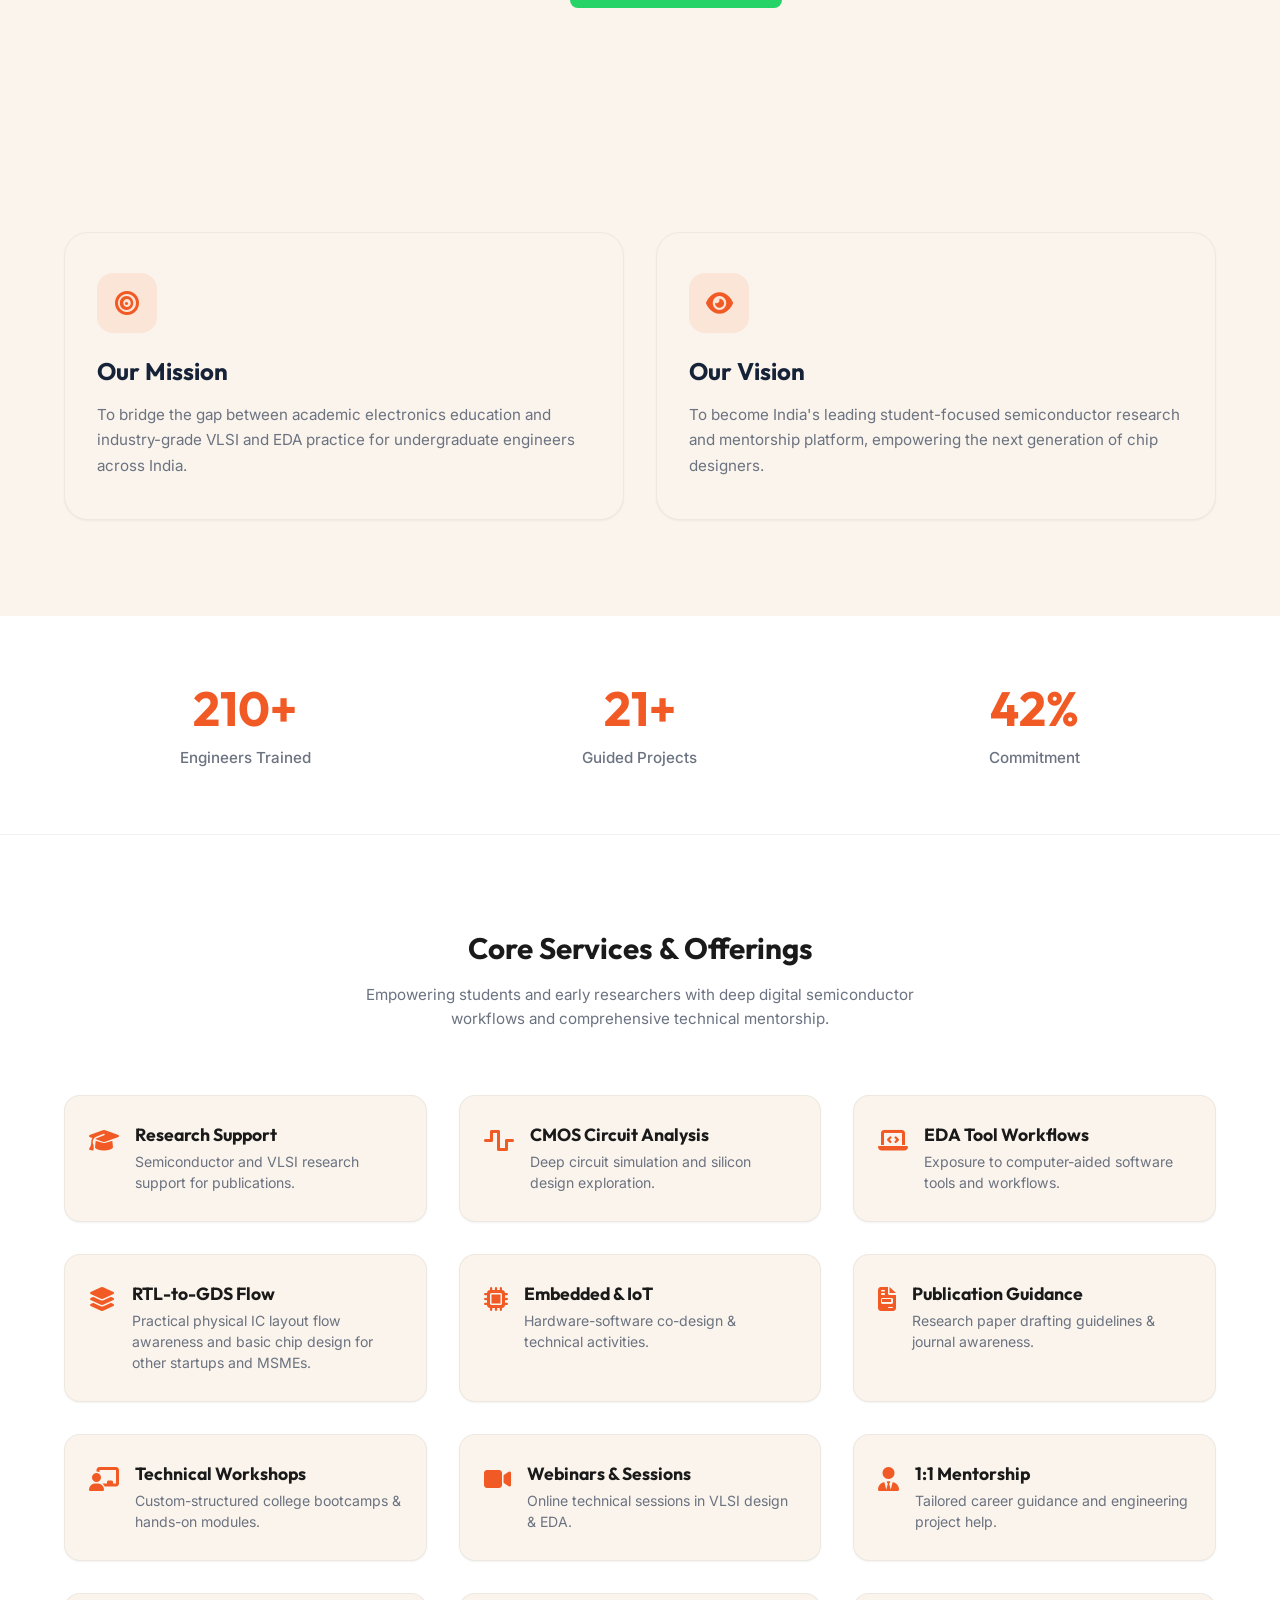
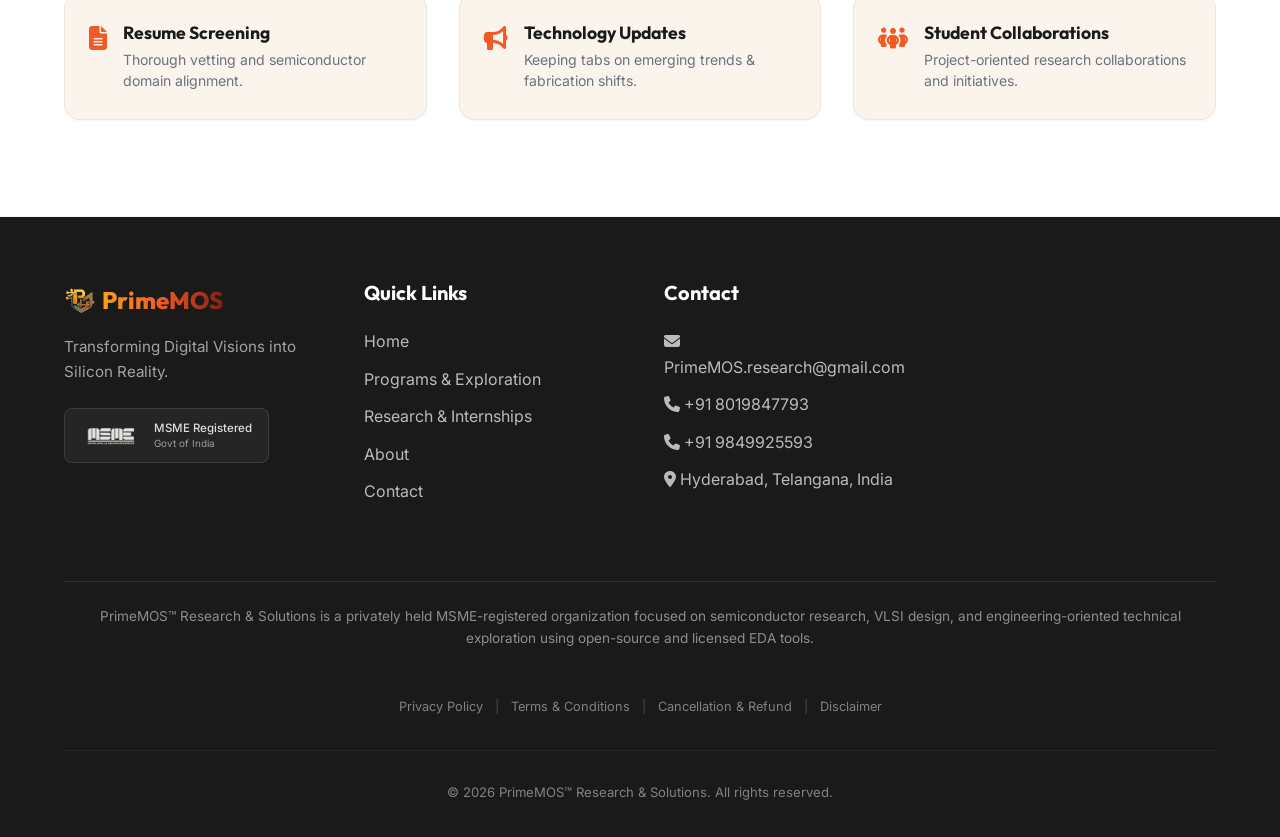
==== commit c19979cd: "Update website styling, testimonials, and events" ====
--- a/about/index.html
+++ b/about/index.html
@@ -1,4 +1,4 @@
-<!DOCTYPE html>
+﻿<!DOCTYPE html>
 <html lang="en">
 <head>
     <meta charset="UTF-8">
@@ -293,3 +293,4 @@
     <script src="../script.js?v=1.2"></script>
 </body>
 </html>
+
--- a/styles.css
+++ b/styles.css
@@ -54,6 +54,12 @@
   font-weight: 700;
   line-height: 1.2;
 }
+
+h1 { font-size: 2.2rem; }
+h2 { font-size: 1.75rem; }
+h3 { font-size: 1.35rem; }
+h4 { font-size: 1.15rem; }
+p { font-size: 0.95rem; }
 
 a {
   text-decoration: none;
@@ -284,15 +290,15 @@
 }
 
 .hero-title {
-  font-size: clamp(3rem, 5vw, 5rem);
-  margin-bottom: 1.5rem;
+  font-size: clamp(2.4rem, 4.5vw, 3.6rem);
+  margin-bottom: 1.25rem;
   background: linear-gradient(to right, #fff, #cbd5e1);
   -webkit-background-clip: text;
   -webkit-text-fill-color: transparent;
 }
 
 .hero-subtitle {
-  font-size: clamp(1.125rem, 2vw, 1.5rem);
+  font-size: clamp(1rem, 2vw, 1.25rem);
   color: rgba(255, 255, 255, 0.9);
   margin-bottom: 2.5rem;
   font-weight: 300;
@@ -310,7 +316,7 @@
 }
 
 .section-title {
-  font-size: 2.5rem;
+  font-size: 1.85rem;
   color: var(--secondary);
   margin-bottom: 1rem;
 }
@@ -426,13 +432,13 @@
 }
 
 .page-title {
-  font-size: 3.5rem;
-  margin-bottom: 1rem;
+  font-size: 2.4rem;
+  margin-bottom: 0.75rem;
   color: var(--secondary);
 }
 
 .page-desc {
-  font-size: 1.25rem;
+  font-size: 1rem;
   color: var(--text-muted);
   max-width: 600px;
   margin: 0 auto;
@@ -441,9 +447,11 @@
 /* About Grid */
 .about-grid {
   display: grid;
-  grid-template-columns: 1fr 1fr;
-  gap: 4rem;
+  grid-template-columns: 1.25fr 0.75fr;
+  gap: 2.5rem;
   align-items: center;
+  max-width: 1050px;
+  margin: 0 auto;
 }
 
 .about-image img {
@@ -453,13 +461,13 @@
 }
 
 .about-text h2 {
-  font-size: 2.5rem;
-  margin-bottom: 1.5rem;
+  font-size: 1.85rem;
+  margin-bottom: 1.25rem;
 }
 
 .about-text p {
-  margin-bottom: 1.5rem;
-  font-size: 1.125rem;
+  margin-bottom: 1.25rem;
+  font-size: 0.95rem;
   color: var(--text-muted);
 }
 
@@ -548,6 +556,10 @@
 
 /* Responsive */
 @media (max-width: 768px) {
+  html {
+    font-size: 14.5px !important;
+  }
+
   /* Performance optimizations for mobile - disable scroll opacity locks and avoid heavy image weights */
   .js-enabled .fade-in:not(.testimonials .feature-card) {
     opacity: 1 !important;
@@ -1011,6 +1023,10 @@
 }
 
 @media (max-width: 576px) {
+  html {
+    font-size: 13.5px !important;
+  }
+
   .container {
     padding: 0 0.75rem;
   }
@@ -1178,7 +1194,7 @@
 }
 
 .founder-first-name {
-  font-size: clamp(1.6rem, 5vw, 2.8rem);
+  font-size: clamp(1.4rem, 4vw, 2.2rem);
   font-weight: 800;
   color: var(--secondary);
   line-height: 1.1;
@@ -1188,7 +1204,7 @@
 }
 
 .founder-last-name {
-  font-size: clamp(1.8rem, 6vw, 3.4rem);
+  font-size: clamp(1.6rem, 5vw, 2.6rem);
   font-weight: 800;
   color: var(--secondary);
   line-height: 1.1;
@@ -1197,8 +1213,8 @@
 }
 
 .founder-bio {
-  font-size: 1.1rem;
-  line-height: 1.8;
+  font-size: 0.95rem;
+  line-height: 1.7;
   color: var(--text-main);
   position: relative;
   padding-left: 0;
@@ -2548,6 +2564,10 @@
 
 /* ---- EXTRA SMALL PHONES (≤ 480px) ---- */
 @media (max-width: 480px) {
+  html {
+    font-size: 13px !important;
+  }
+
   .container {
     padding: 0 0.65rem !important;
   }
@@ -2621,6 +2641,10 @@
 
 /* ---- ULTRA NARROW (≤ 360px, e.g., Galaxy Fold) ---- */
 @media (max-width: 360px) {
+  html {
+    font-size: 12px !important;
+  }
+
   .container {
     padding: 0 0.5rem !important;
   }
@@ -2926,3 +2950,115 @@
   }
 }
 
+/* ── Testimonials Page Refinements ── */
+.testimonials .page-header {
+  padding-top: 120px !important;
+  padding-bottom: 40px !important;
+}
+
+.testimonials.py-24 {
+  padding-top: 3.5rem !important;
+  padding-bottom: 3.5rem !important;
+}
+
+.vbit-testimonial-card {
+  margin-bottom: 2.5rem !important;
+  background: linear-gradient(135deg, rgba(241, 90, 36, 0.04) 0%, rgba(248, 158, 27, 0.02) 100%);
+  border-radius: var(--radius-lg);
+  border: 1px solid rgba(241, 90, 36, 0.15);
+  box-shadow: var(--shadow-md);
+  padding: 2.25rem !important;
+  position: relative;
+  overflow: hidden;
+  border-left: 5px solid var(--primary-orange) !important;
+  text-align: left;
+}
+
+.vbit-testimonial-title {
+  font-family: 'Outfit', sans-serif;
+  font-size: 1.6rem !important;
+  color: var(--secondary);
+  margin-bottom: 0.35rem !important;
+  font-weight: 800;
+}
+
+.vbit-testimonial-quote-wrap {
+  color: var(--text-main);
+  font-size: 0.95rem !important;
+  line-height: 1.7 !important;
+  font-style: italic;
+  position: relative;
+}
+
+.testimonial-card {
+  display: flex;
+  flex-direction: column;
+  justify-content: space-between;
+  text-align: left;
+  padding: 1.5rem !important;
+  background: var(--background);
+  border-radius: var(--radius-md);
+  box-shadow: var(--shadow-sm);
+  border-top: 3px solid var(--primary-orange) !important;
+  transition: all 0.3s ease;
+}
+
+.testimonial-card:hover {
+  transform: translateY(-5px);
+  box-shadow: var(--shadow-md);
+}
+
+.testimonial-text {
+  font-style: italic;
+  line-height: 1.55 !important;
+  margin-bottom: 1.15rem !important;
+  color: var(--text-main);
+  font-size: 0.86rem !important;
+}
+
+.testimonial-author-name {
+  font-family: 'Outfit', sans-serif;
+  font-weight: 700;
+  color: var(--secondary);
+  margin-bottom: 0.2rem !important;
+  font-size: 0.95rem !important;
+}
+
+.testimonial-author-sub {
+  font-size: 0.74rem !important;
+  color: var(--text-muted);
+  font-weight: 500;
+}
+
+.testimonial-author-college {
+  font-size: 0.68rem !important;
+  color: var(--primary-orange);
+  font-weight: 600;
+  margin-top: 0.1rem;
+}
+
+@media (max-width: 768px) {
+  .testimonials.py-24 {
+    padding-top: 2rem !important;
+    padding-bottom: 2rem !important;
+  }
+  .vbit-testimonial-card {
+    padding: 1.25rem !important;
+  }
+  .vbit-testimonial-title {
+    font-size: 1.3rem !important;
+  }
+  .vbit-testimonial-quote-wrap {
+    font-size: 0.88rem !important;
+    line-height: 1.6 !important;
+  }
+  .testimonial-card {
+    padding: 1.15rem !important;
+  }
+  .testimonial-text {
+    font-size: 0.8rem !important;
+    margin-bottom: 0.85rem !important;
+  }
+}
+
+
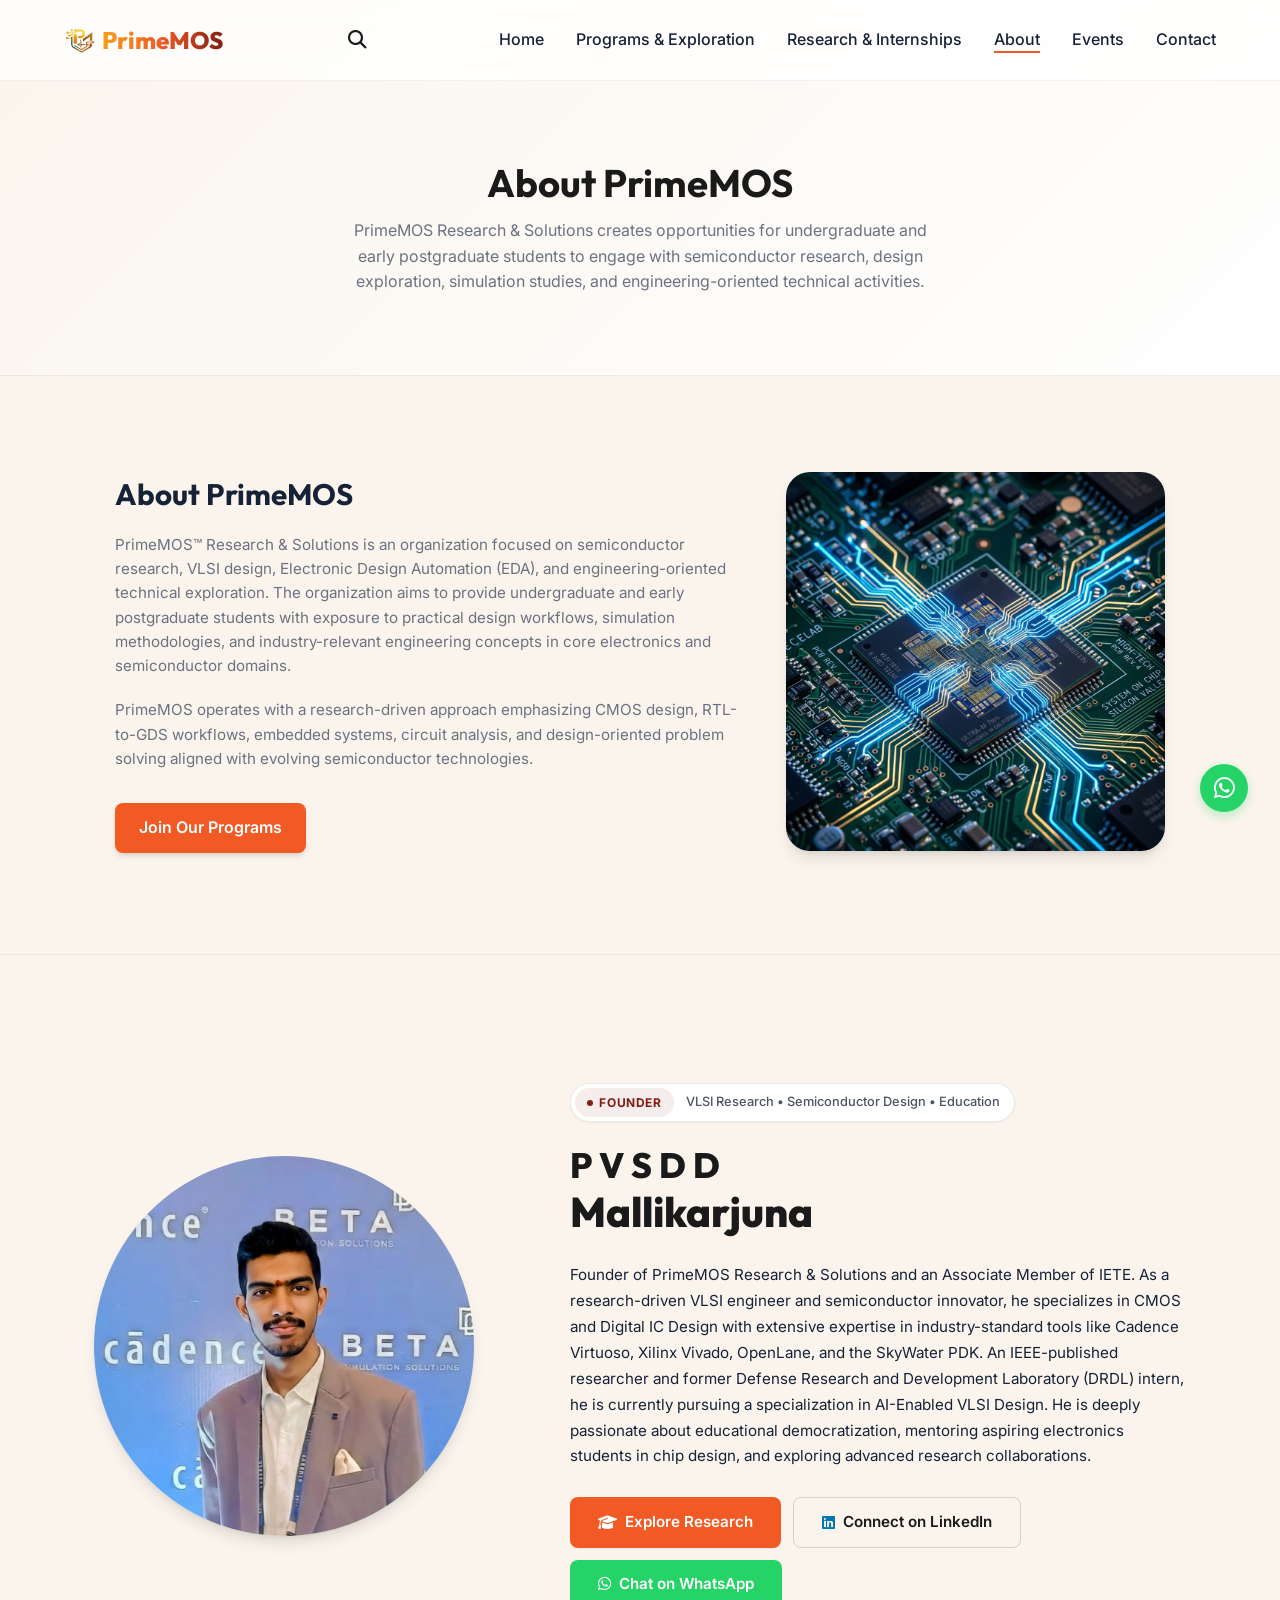
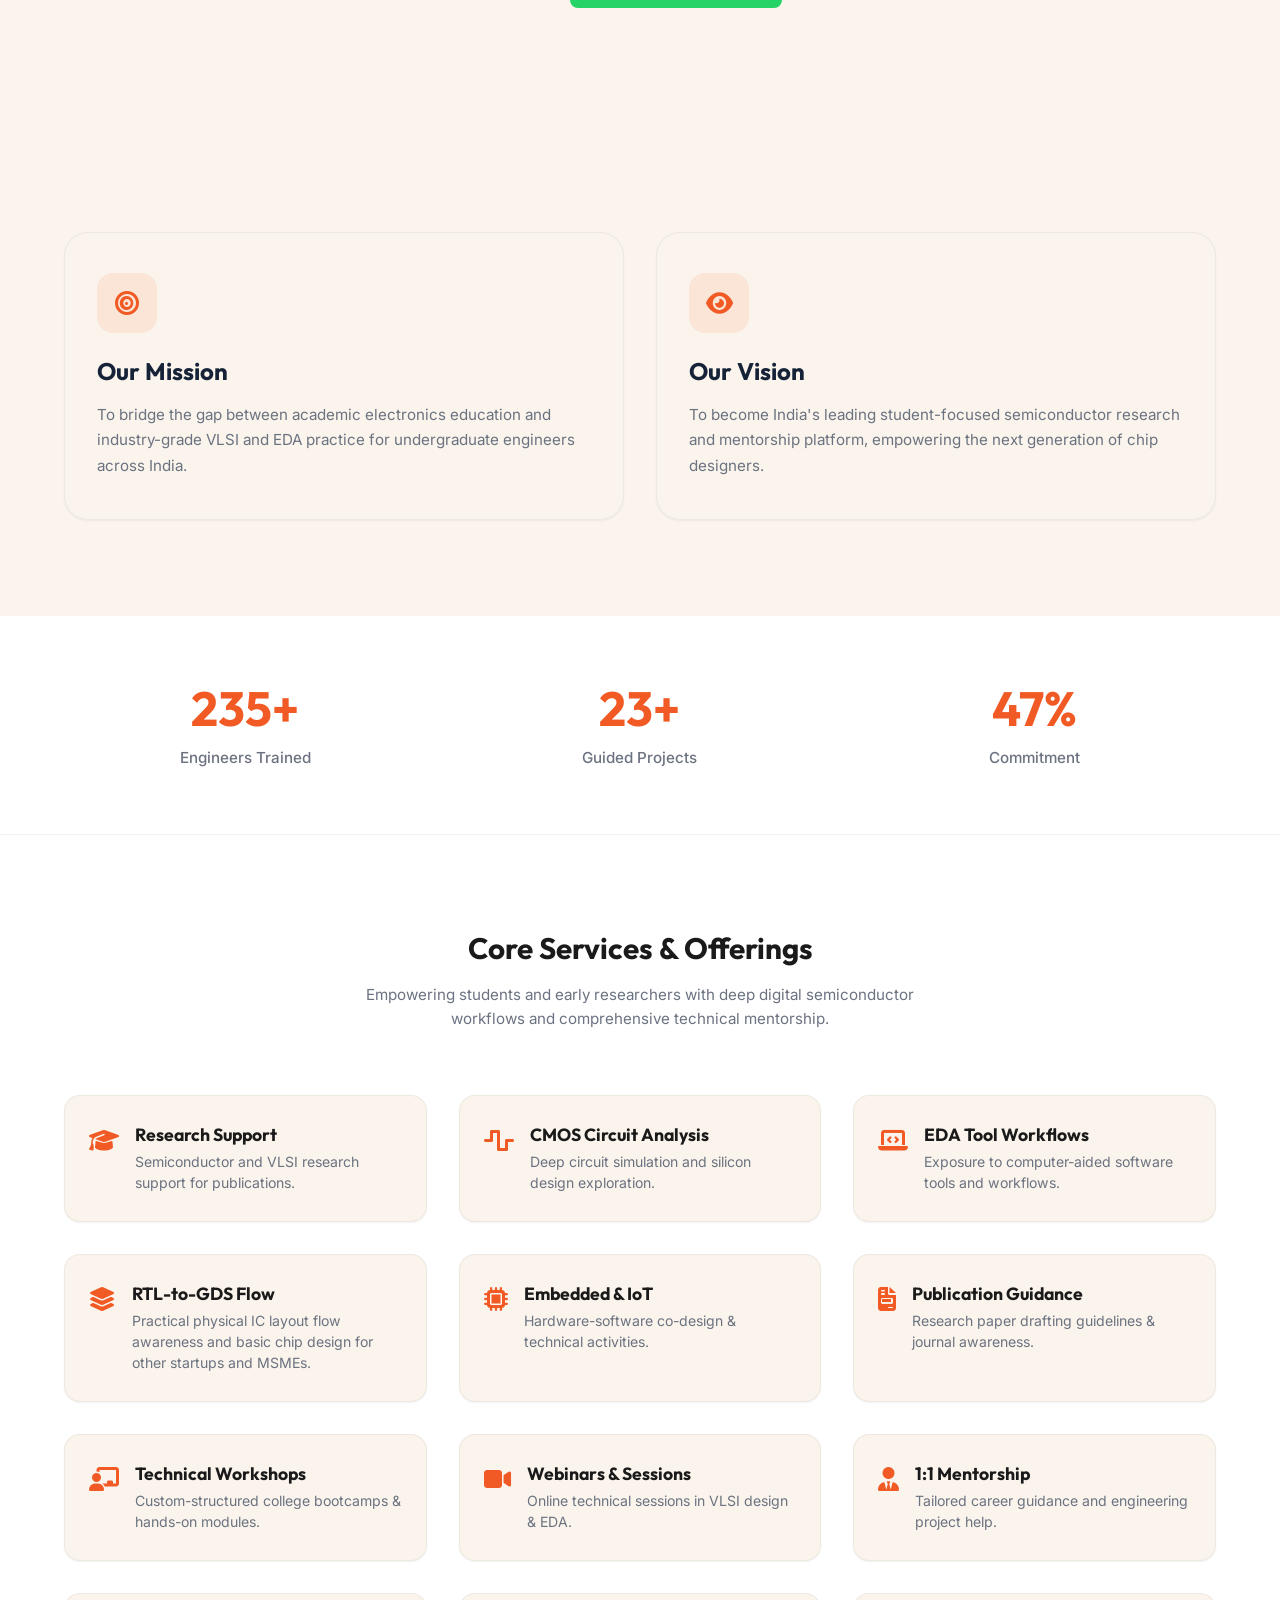
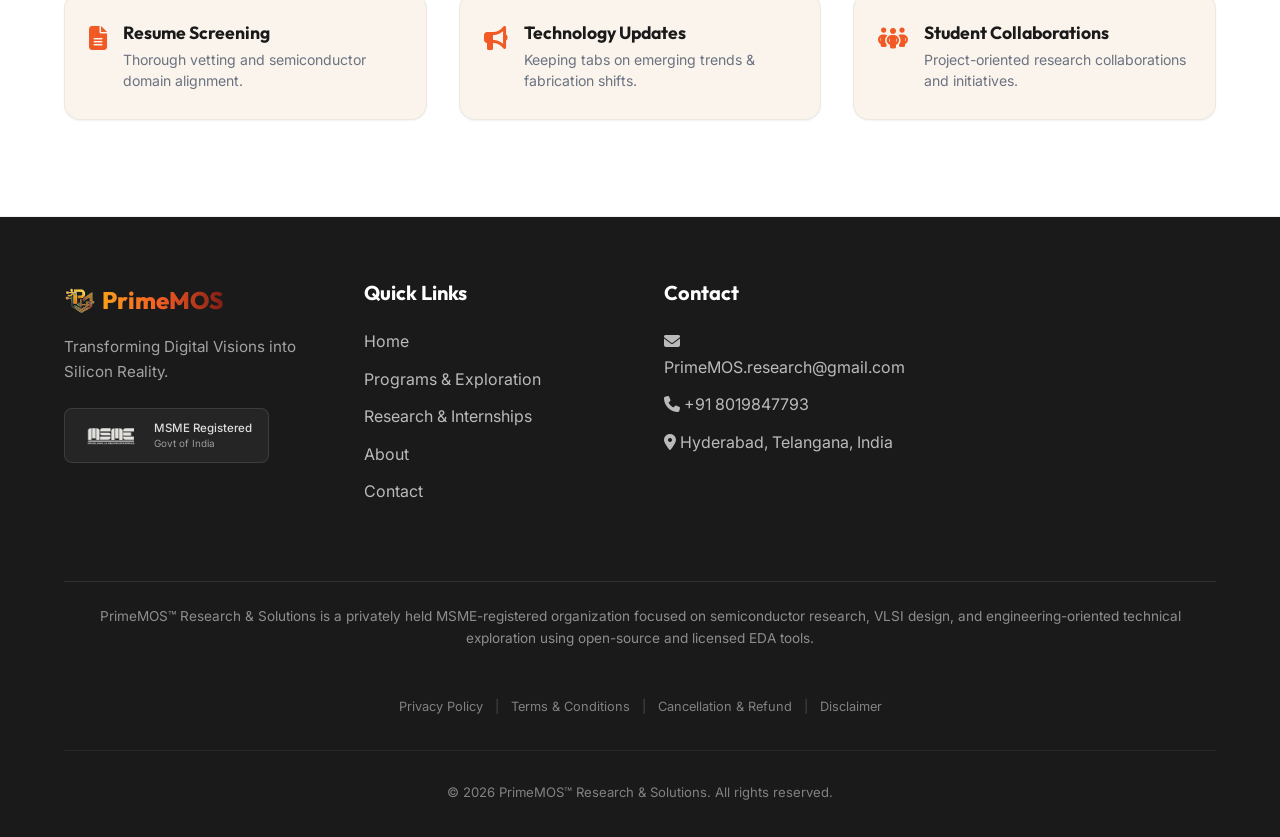
==== commit 15385596: "feat: update stats, add 8 presenter feedbacks, update starting price to Rs 50, and remove direct pho" ====
--- a/about/index.html
+++ b/about/index.html
@@ -257,7 +257,6 @@
                     <ul class="footer-links">
                         <li><a href="mailto:PrimeMOS.research@gmail.com"><i class="fa-solid fa-envelope mr-2"></i> PrimeMOS.research@gmail.com</a></li>
                         <li><a href="tel:8019847793"><i class="fa-solid fa-phone mr-2"></i> +91 8019847793</a></li>
-                        <li><a href="tel:9849925593"><i class="fa-solid fa-phone mr-2"></i> +91 9849925593</a></li>
                         <li><i class="fa-solid fa-location-dot mr-2"></i> Hyderabad, Telangana, India</li>
                     </ul>
                 </div>
--- a/styles.css
+++ b/styles.css
@@ -3061,4 +3061,246 @@
   }
 }
 
-
+/* ── Latest Updates Section ── */
+.updates-section {
+  background-color: var(--surface);
+  position: relative;
+  border-top: 1px solid rgba(0, 0, 0, 0.03);
+  border-bottom: 1px solid rgba(0, 0, 0, 0.03);
+}
+
+.updates-container {
+  background: var(--surface);
+  border: 1px solid rgba(241, 90, 36, 0.15);
+  border-radius: var(--radius-lg);
+  padding: 2.5rem;
+  box-shadow: var(--shadow-lg), 0 10px 30px -10px rgba(241, 90, 36, 0.05);
+  position: relative;
+  overflow: hidden;
+}
+
+.updates-header {
+  display: flex;
+  align-items: center;
+  gap: 0.75rem;
+  margin-bottom: 2rem;
+  border-bottom: 2px dashed rgba(241, 90, 36, 0.15);
+  padding-bottom: 1.25rem;
+}
+
+.pulse-beacon {
+  width: 10px;
+  height: 10px;
+  background-color: var(--primary-orange);
+  border-radius: 50%;
+  position: relative;
+  display: inline-block;
+  flex-shrink: 0;
+}
+
+.pulse-beacon::after {
+  content: '';
+  position: absolute;
+  top: -5px;
+  left: -5px;
+  width: 20px;
+  height: 20px;
+  border: 2px solid var(--primary-orange);
+  border-radius: 50%;
+  animation: beaconPulse 1.5s infinite ease-out;
+}
+
+@keyframes beaconPulse {
+  0% { transform: scale(0.5); opacity: 1; }
+  100% { transform: scale(1.5); opacity: 0; }
+}
+
+.updates-title {
+  font-size: 1.5rem;
+  color: var(--secondary);
+  font-weight: 800;
+  margin: 0;
+  font-family: 'Outfit', sans-serif;
+}
+
+.updates-list {
+  display: grid;
+  grid-template-columns: repeat(2, 1fr);
+  gap: 2rem;
+}
+
+.update-item {
+  display: flex;
+  gap: 1.25rem;
+  padding: 1.5rem;
+  background: linear-gradient(135deg, rgba(250, 244, 236, 0.5) 0%, rgba(255, 255, 255, 0.8) 100%);
+  border: 1px solid rgba(0, 0, 0, 0.04);
+  border-radius: var(--radius-md);
+  transition: all 0.3s cubic-bezier(0.4, 0, 0.2, 1);
+}
+
+.update-item:hover {
+  transform: translateY(-4px);
+  box-shadow: var(--shadow-md);
+  border-color: rgba(241, 90, 36, 0.25);
+  background: var(--surface);
+}
+
+.update-icon-wrapper {
+  width: 48px;
+  height: 48px;
+  border-radius: 50%;
+  display: flex;
+  align-items: center;
+  justify-content: center;
+  font-size: 1.25rem;
+  flex-shrink: 0;
+}
+
+.update-icon-wrapper.event-icon { background: rgba(241, 90, 36, 0.1); color: var(--primary-orange); }
+.update-icon-wrapper.internship-icon { background: rgba(129, 30, 20, 0.1); color: var(--primary-maroon); }
+.update-icon-wrapper.collab-icon { background: rgba(43, 86, 42, 0.1); color: var(--primary-green); }
+.update-icon-wrapper.upcoming-icon { background: rgba(248, 158, 27, 0.1); color: var(--primary-gold); }
+
+.update-content {
+  display: flex;
+  flex-direction: column;
+  align-items: flex-start;
+  flex: 1;
+}
+
+.update-tag-pill {
+  font-size: 0.7rem;
+  font-weight: 700;
+  text-transform: uppercase;
+  letter-spacing: 0.05em;
+  padding: 0.2rem 0.6rem;
+  border-radius: 100px;
+  margin-bottom: 0.5rem;
+  font-family: 'Inter', sans-serif;
+}
+
+.tag-event { background: rgba(241, 90, 36, 0.08); color: var(--primary-maroon); }
+.tag-open { background: rgba(43, 86, 42, 0.1); color: var(--primary-green); }
+.tag-collab { background: rgba(0, 119, 181, 0.1); color: #0077B5; }
+.tag-upcoming { background: rgba(248, 158, 27, 0.15); color: #c47600; }
+
+.update-heading {
+  font-size: 1.15rem;
+  color: var(--secondary);
+  margin-bottom: 0.4rem;
+  font-weight: 700;
+  font-family: 'Outfit', sans-serif;
+}
+
+.update-text {
+  font-size: 0.88rem;
+  color: var(--text-muted);
+  line-height: 1.6;
+  margin-bottom: 0.75rem;
+}
+
+.update-link {
+  font-size: 0.85rem;
+  color: var(--primary-orange);
+  font-weight: 600;
+  display: inline-flex;
+  align-items: center;
+  gap: 0.25rem;
+  transition: all 0.2s ease;
+  font-family: 'Inter', sans-serif;
+}
+
+.update-link:hover {
+  color: var(--primary-hover);
+}
+
+.update-link i {
+  font-size: 0.75rem;
+  transition: transform 0.2s ease;
+}
+
+.update-link:hover i {
+  transform: translateX(4px);
+}
+
+/* Upcoming Event Details & Accordion Styling */
+.update-details-wrap {
+  width: 100%;
+  padding-left: 3.75rem;
+  display: flex;
+  flex-direction: column;
+  gap: 0.5rem;
+}
+
+.enroll-details {
+  width: 100%;
+}
+
+.enroll-details summary {
+  list-style: none;
+  display: flex;
+  align-items: center;
+  justify-content: space-between;
+  width: 100%;
+  font-size: 0.82rem;
+  font-weight: 700;
+  color: var(--primary-orange);
+  outline: none;
+  margin-bottom: 0.5rem;
+  user-select: none;
+}
+
+.enroll-details summary::-webkit-details-marker {
+  display: none;
+}
+
+.enroll-details summary::after {
+  content: '\f078'; /* FontAwesome chevron-down */
+  font-family: 'Font Awesome 6 Free';
+  font-weight: 900;
+  font-size: 0.75rem;
+  transition: transform 0.3s ease;
+  color: var(--primary-orange);
+}
+
+.enroll-details[open] summary::after {
+  transform: rotate(180deg);
+}
+
+@media (max-width: 768px) {
+  .updates-list {
+    grid-template-columns: 1fr;
+    gap: 1.25rem;
+  }
+  .updates-container {
+    padding: 1.25rem;
+  }
+  .updates-title {
+    font-size: 1.25rem;
+  }
+  .update-item {
+    padding: 1rem !important;
+    gap: 1rem;
+  }
+  .update-icon-wrapper {
+    width: 40px;
+    height: 40px;
+    font-size: 1rem;
+  }
+  .update-heading {
+    font-size: 1.05rem;
+  }
+  .update-text {
+    font-size: 0.82rem;
+  }
+  .update-link {
+    font-size: 0.78rem;
+  }
+  .update-details-wrap {
+    padding-left: 0 !important;
+    margin-top: 0.5rem;
+  }
+}
+
+
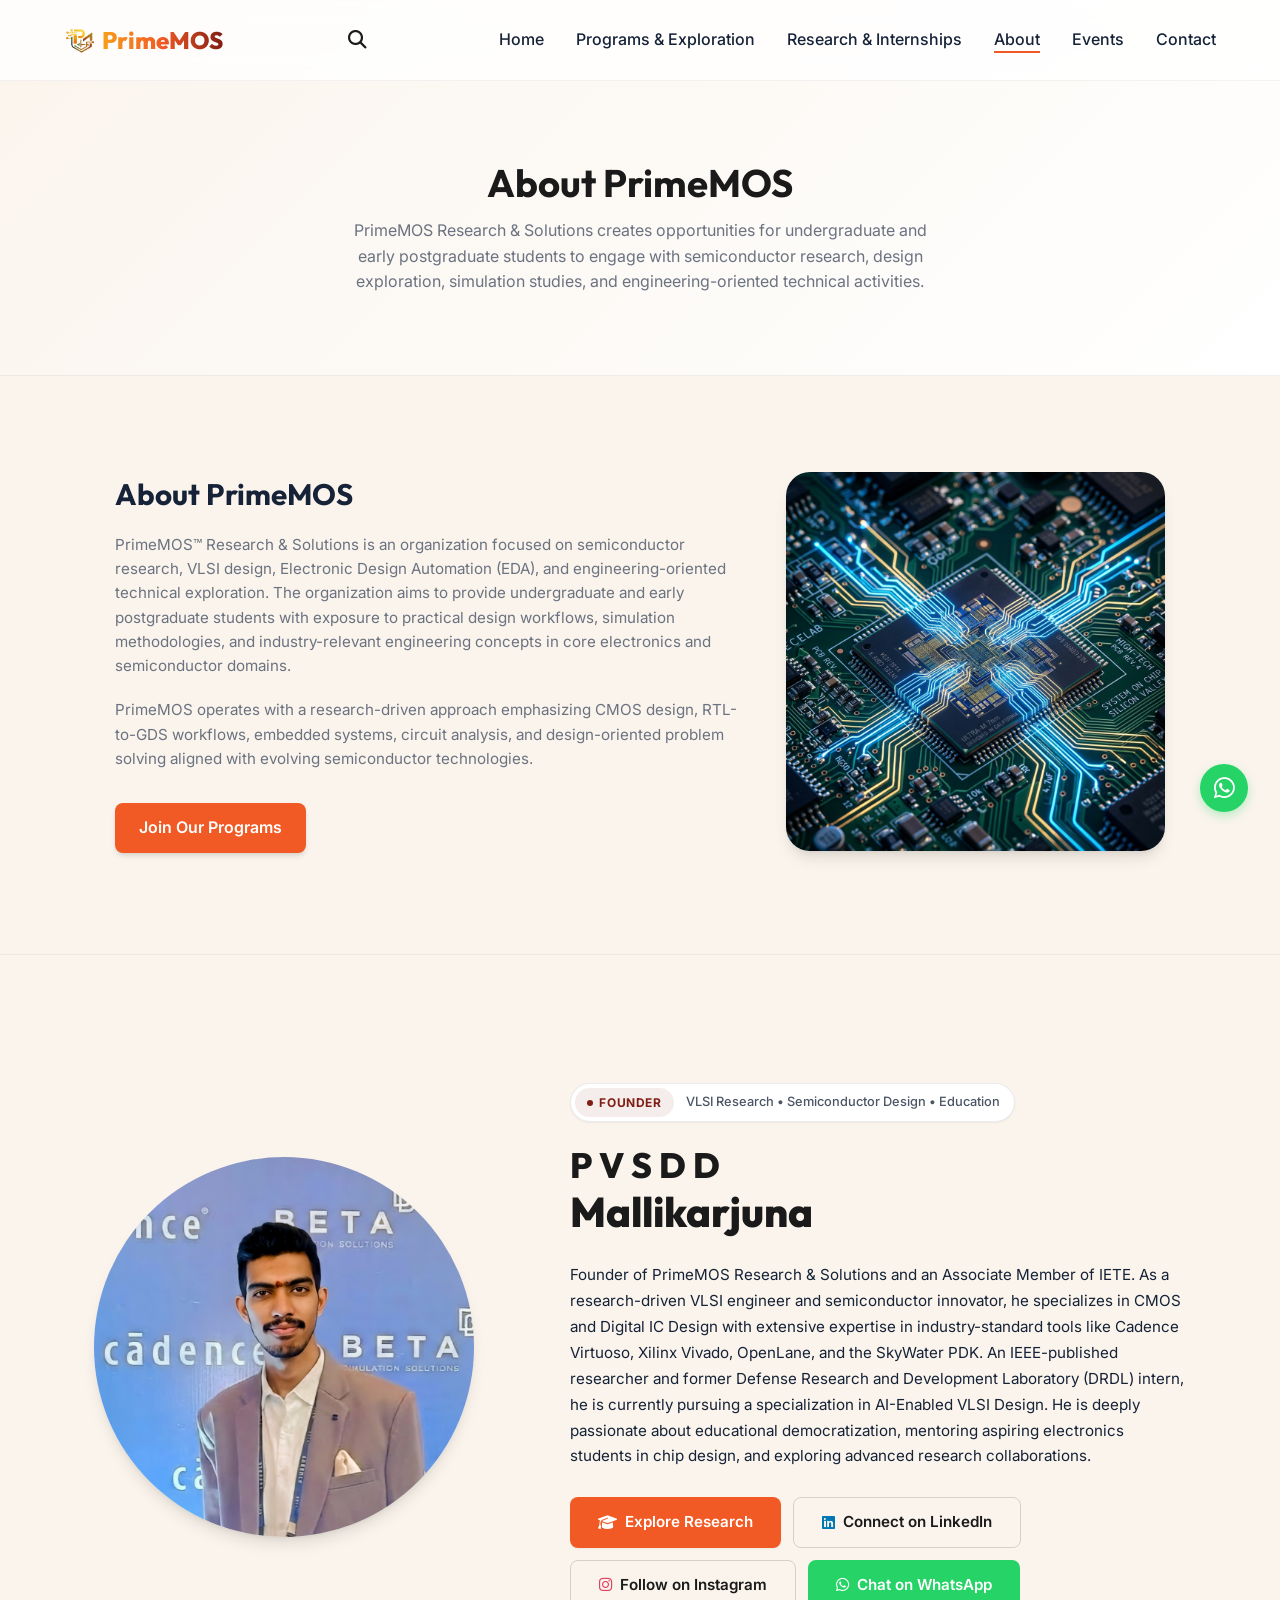
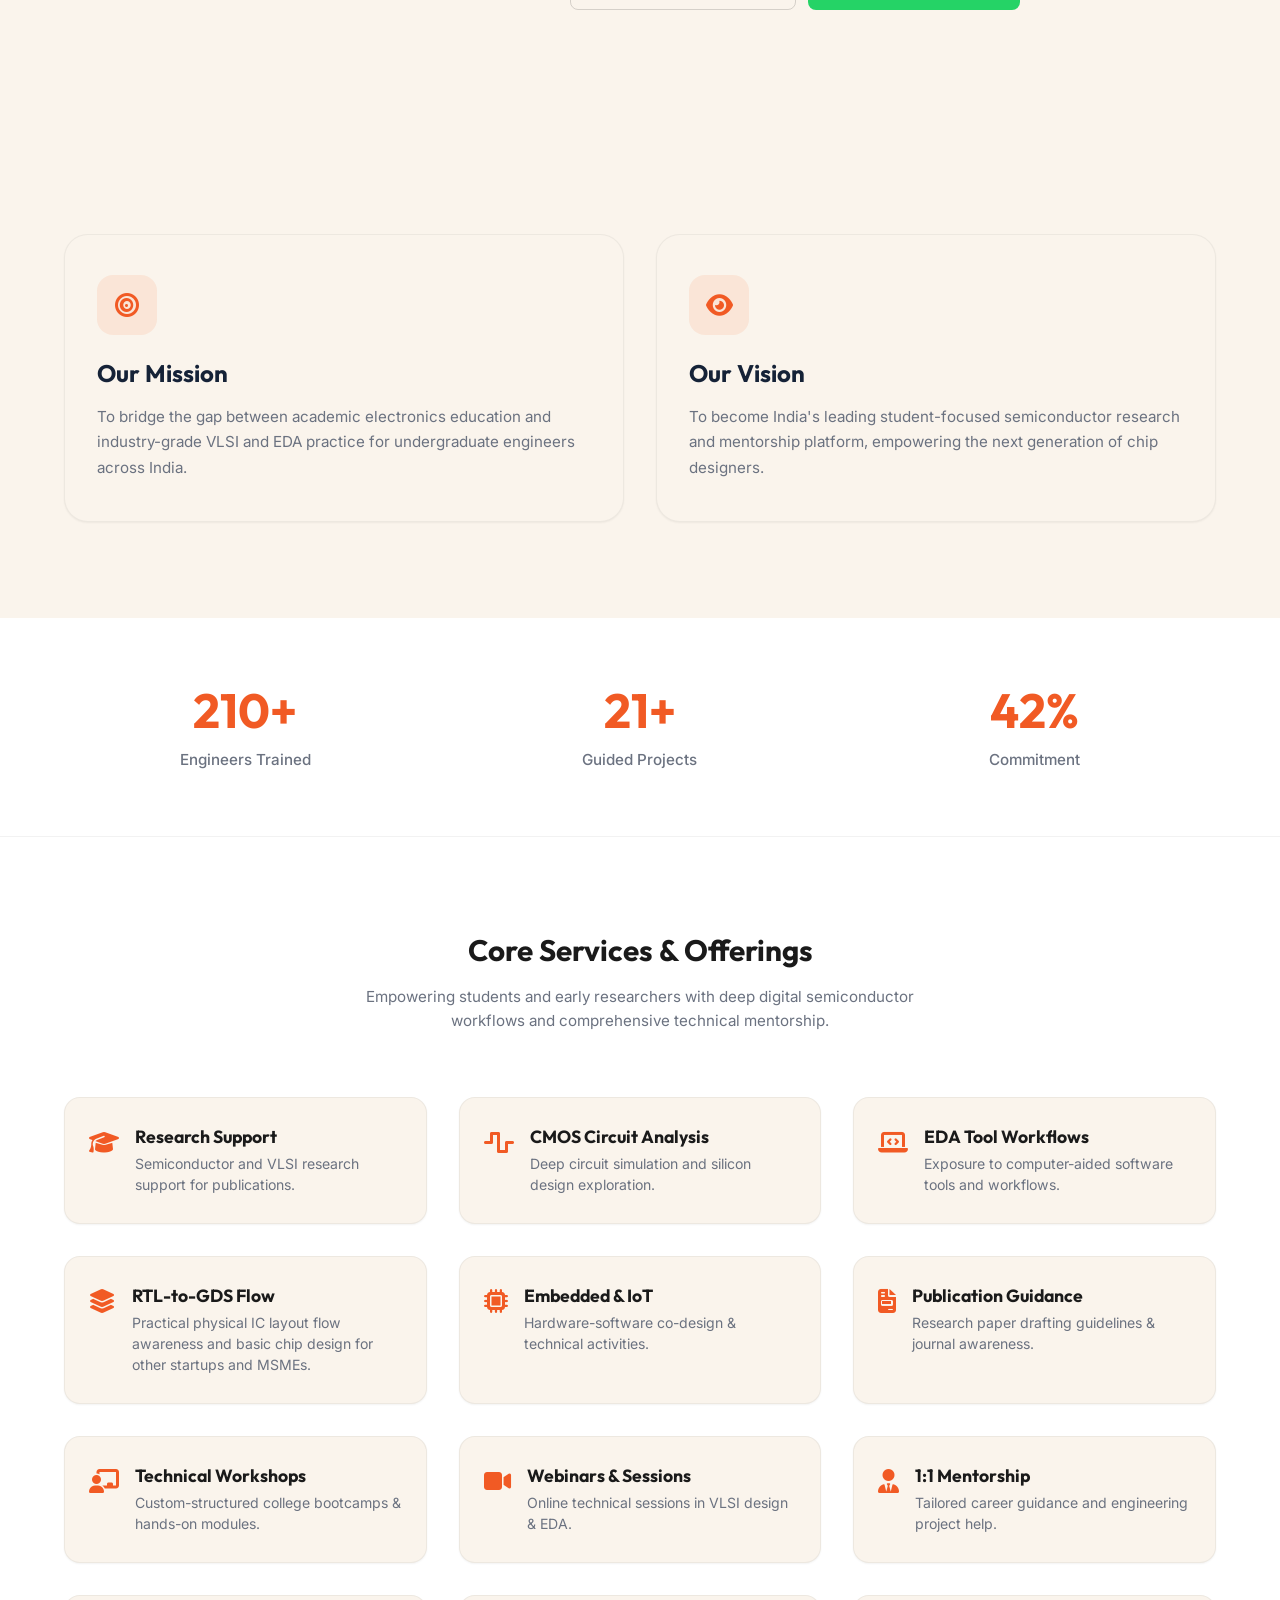
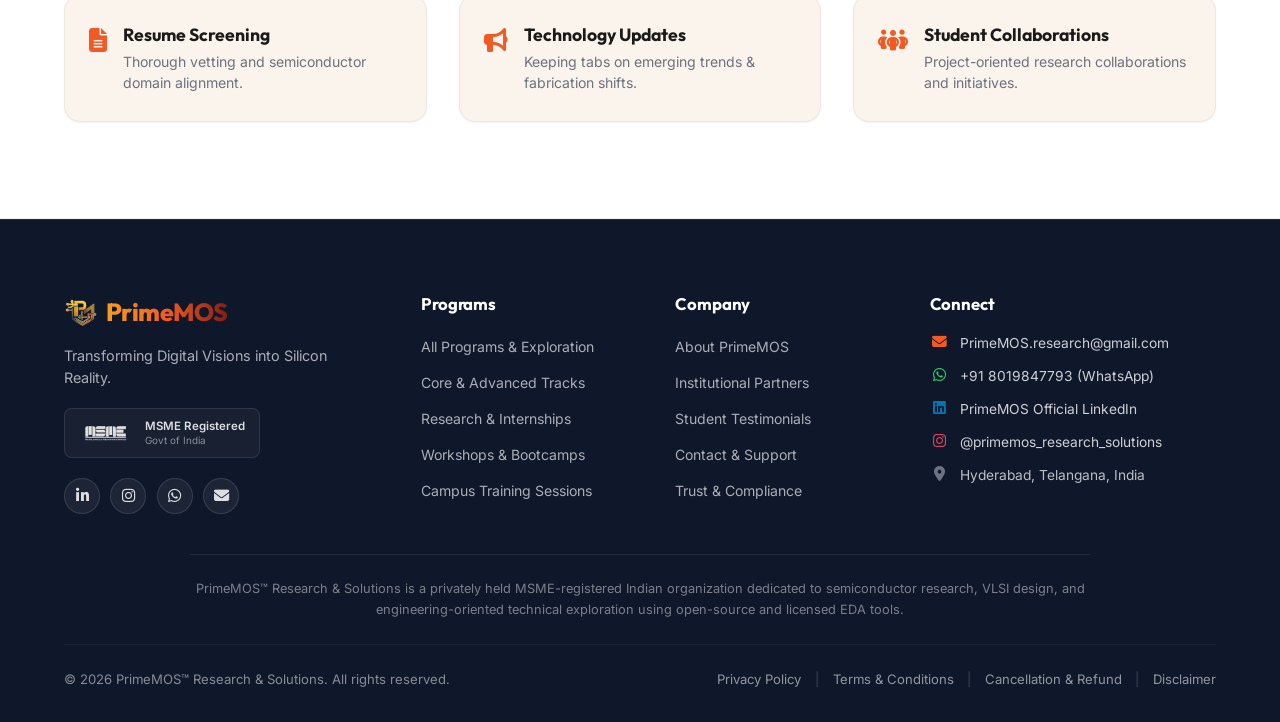
==== commit f1e150de: "Update footer across all pages and enhance event modal interactions" ====
--- a/about/index.html
+++ b/about/index.html
@@ -1,4 +1,4 @@
-﻿<!DOCTYPE html>
+<!DOCTYPE html>
 <html lang="en">
 <head>
     <meta charset="UTF-8">
@@ -78,6 +78,9 @@
                     <a href="https://www.linkedin.com/in/p-v-s-d-d-mallikarjuna-9569b0298" target="_blank" rel="noopener noreferrer" class="btn btn-founder-secondary">
                         <i class="fa-brands fa-linkedin" style="margin-right: 8px; color: #0077B5;"></i> Connect on LinkedIn
                     </a>
+                    <a href="https://www.instagram.com/primemos_research_solutions/" target="_blank" rel="noopener noreferrer" class="btn btn-founder-secondary">
+                        <i class="fa-brands fa-instagram" style="margin-right: 8px; color: #E4405F;"></i> Follow on Instagram
+                    </a>
                     <a href="https://wa.me/918019847793?text=Hi" target="_blank" rel="noopener noreferrer" class="btn btn-founder-secondary btn-whatsapp" style="border: none;">
                         <i class="fa-brands fa-whatsapp" style="margin-right: 8px;"></i> Chat on WhatsApp
                     </a>
@@ -232,50 +235,106 @@
     <footer class="footer">
         <div class="container">
             <div class="footer-grid">
+                <!-- Col 1: Brand & Identity -->
+                <div class="footer-brand-col">
+                    <a href="../home/" class="footer-brand">
+                        <img src="../logo_transparent.png" alt="PrimeMOS Logo" class="footer-logo">
+                        <span class="brand-text">PrimeMOS</span>
+                    </a>
+                    <p class="footer-tagline">Transforming Digital Visions into Silicon Reality.</p>
+                    <div class="footer-msme-badge">
+                        <img src="../msme_logo.png" alt="MSME Logo">
+                        <div class="footer-msme-text">
+                            MSME Registered
+                            <span>Govt of India</span>
+                        </div>
+                    </div>
+                    <div class="footer-social-links">
+                        <a href="https://www.linkedin.com/company/primemos-research-solutions" target="_blank" rel="noopener noreferrer" class="footer-social-icon linkedin" title="LinkedIn" aria-label="LinkedIn">
+                            <i class="fa-brands fa-linkedin-in"></i>
+                        </a>
+                        <a href="https://www.instagram.com/primemos_research_solutions/" target="_blank" rel="noopener noreferrer" class="footer-social-icon instagram" title="Instagram" aria-label="Instagram">
+                            <i class="fa-brands fa-instagram"></i>
+                        </a>
+                        <a href="https://wa.me/918019847793?text=Hi%20PrimeMOS" target="_blank" rel="noopener noreferrer" class="footer-social-icon whatsapp" title="WhatsApp" aria-label="WhatsApp">
+                            <i class="fa-brands fa-whatsapp"></i>
+                        </a>
+                        <a href="mailto:PrimeMOS.research@gmail.com" class="footer-social-icon email" title="Email" aria-label="Email">
+                            <i class="fa-solid fa-envelope"></i>
+                        </a>
+                    </div>
+                </div>
+
+                <!-- Col 2: Programs & Exploration -->
                 <div>
-                    <a href="../home/" class="footer-brand"><img src="../logo_transparent.png" alt="PrimeMOS Logo" class="footer-logo"><span class="brand-text">PrimeMOS</span></a>
-                    <p style="color: rgba(255,255,255,0.6); margin-top: 1rem; margin-bottom: 1.5rem;">Transforming Digital Visions into Silicon Reality.</p>
-                    <div class="msme-badge" style="display: flex; align-items: center; gap: 0.75rem; background: rgba(255, 255, 255, 0.05); padding: 0.6rem 1rem; border-radius: var(--radius-sm); border: 1px solid rgba(255, 255, 255, 0.1); width: fit-content; max-width: 260px;">
-                        <img src="../msme_logo.png" alt="MSME Logo" style="height: 34px; width: auto; filter: invert(1); mix-blend-mode: screen; display: block;" />
-                        <div style="font-size: 0.72rem; line-height: 1.3; color: rgba(255, 255, 255, 0.85); font-weight: 500; font-family: 'Inter', sans-serif;">
-                            MSME Registered<br><span style="font-size: 0.62rem; color: rgba(255, 255, 255, 0.55); font-weight: 400;">Govt of India</span>
-                        </div>
-                    </div>
-                </div>
+                    <h4 class="footer-heading">Programs</h4>
+                    <ul class="footer-nav-list">
+                        <li><a href="../services/">All Programs &amp; Exploration</a></li>
+                        <li><a href="../services/#courses">Core &amp; Advanced Tracks</a></li>
+                        <li><a href="../research/">Research &amp; Internships</a></li>
+                        <li><a href="../events/">Workshops &amp; Bootcamps</a></li>
+                        <li><a href="../events/#host-workshop">Campus Training Sessions</a></li>
+                    </ul>
+                </div>
+
+                <!-- Col 3: Company & Trust -->
                 <div>
-                    <h4>Quick Links</h4>
-                    <ul class="footer-links">
-                        <li><a href="../home/">Home</a></li>
-                        <li><a href="../services/">Programs & Exploration</a></li>
-                        <li><a href="../research/">Research & Internships</a></li>
-                        <li><a href="../about/">About</a></li>
-                        <li><a href="../contact/">Contact</a></li>
+                    <h4 class="footer-heading">Company</h4>
+                    <ul class="footer-nav-list">
+                        <li><a href="../about/">About PrimeMOS</a></li>
+                        <li><a href="../events/#collaborations">Institutional Partners</a></li>
+                        <li><a href="../testimonials/">Student Testimonials</a></li>
+                        <li><a href="../contact/">Contact &amp; Support</a></li>
+                        <li><a href="../privacy/">Trust &amp; Compliance</a></li>
                     </ul>
                 </div>
+
+                <!-- Col 4: Connect & Support -->
                 <div>
-                    <h4>Contact</h4>
-                    <ul class="footer-links">
-                        <li><a href="mailto:PrimeMOS.research@gmail.com"><i class="fa-solid fa-envelope mr-2"></i> PrimeMOS.research@gmail.com</a></li>
-                        <li><a href="tel:8019847793"><i class="fa-solid fa-phone mr-2"></i> +91 8019847793</a></li>
-                        <li><i class="fa-solid fa-location-dot mr-2"></i> Hyderabad, Telangana, India</li>
+                    <h4 class="footer-heading">Connect</h4>
+                    <ul class="footer-connect-list">
+                        <li class="footer-connect-item">
+                            <span class="footer-connect-icon" style="color: var(--primary-orange);"><i class="fa-solid fa-envelope"></i></span>
+                            <a href="mailto:PrimeMOS.research@gmail.com">PrimeMOS.research@gmail.com</a>
+                        </li>
+                        <li class="footer-connect-item">
+                            <span class="footer-connect-icon" style="color: #25D366;"><i class="fa-brands fa-whatsapp"></i></span>
+                            <a href="https://wa.me/918019847793?text=Hi%20PrimeMOS" target="_blank" rel="noopener noreferrer">+91 8019847793 (WhatsApp)</a>
+                        </li>
+                        <li class="footer-connect-item">
+                            <span class="footer-connect-icon" style="color: #0077B5;"><i class="fa-brands fa-linkedin"></i></span>
+                            <a href="https://www.linkedin.com/company/primemos-research-solutions" target="_blank" rel="noopener noreferrer">PrimeMOS Official LinkedIn</a>
+                        </li>
+                        <li class="footer-connect-item">
+                            <span class="footer-connect-icon" style="color: #E4405F;"><i class="fa-brands fa-instagram"></i></span>
+                            <a href="https://www.instagram.com/primemos_research_solutions/" target="_blank" rel="noopener noreferrer">@primemos_research_solutions</a>
+                        </li>
+                        <li class="footer-connect-item">
+                            <span class="footer-connect-icon" style="color: rgba(255,255,255,0.4);"><i class="fa-solid fa-location-dot"></i></span>
+                            <span>Hyderabad, Telangana, India</span>
+                        </li>
                     </ul>
                 </div>
-                <div class="footer-note">
-                    PrimeMOS™ Research & Solutions is a privately held MSME-registered organization focused on semiconductor research, VLSI design, and engineering-oriented technical exploration using open-source and licensed EDA tools.
-                </div>
-            </div>
-            <div class="footer-legal">
-                <a href="../privacy/">Privacy Policy</a>
-                <span>|</span>
-                <a href="../terms/">Terms &amp; Conditions</a>
-                <span>|</span>
-                <a href="../cancellation/">Cancellation &amp; Refund</a>
-                <span>|</span>
-                <a href="../disclaimer/">Disclaimer</a>
-            </div>
-            <div class="footer-bottom">
-                <div style="margin-top: 0.4rem;">
-                    &copy; 2026 PrimeMOS™ Research & Solutions. All rights reserved.
+            </div>
+
+            <!-- Statutory Organization Note -->
+            <div class="footer-org-note">
+                PrimeMOS™ Research &amp; Solutions is a privately held MSME-registered Indian organization dedicated to semiconductor research, VLSI design, and engineering-oriented technical exploration using open-source and licensed EDA tools.
+            </div>
+
+            <!-- Bottom Legal Bar -->
+            <div class="footer-bottom-bar">
+                <div>
+                    &copy; 2026 PrimeMOS™ Research &amp; Solutions. All rights reserved.
+                </div>
+                <div class="footer-legal-links">
+                    <a href="../privacy/">Privacy Policy</a>
+                    <span class="footer-legal-divider">|</span>
+                    <a href="../terms/">Terms &amp; Conditions</a>
+                    <span class="footer-legal-divider">|</span>
+                    <a href="../cancellation/">Cancellation &amp; Refund</a>
+                    <span class="footer-legal-divider">|</span>
+                    <a href="../disclaimer/">Disclaimer</a>
                 </div>
             </div>
         </div>
--- a/styles.css
+++ b/styles.css
@@ -471,65 +471,306 @@
   color: var(--text-muted);
 }
 
-/* Footer */
+/* ── Professional Global Footer System ── */
 .footer {
-  background-color: var(--secondary);
-  color: rgba(255,255,255,0.7);
-  padding: 4rem 0 2rem;
-}
-
+  background: #0f172a;
+  color: rgba(255, 255, 255, 0.72);
+  padding: 4.5rem 0 2rem;
+  border-top: 1px solid rgba(255, 255, 255, 0.08);
+  position: relative;
+  font-family: 'Inter', -apple-system, BlinkMacSystemFont, sans-serif;
+}
+
+.footer .container {
+  max-width: 1200px;
+  margin: 0 auto;
+  padding: 0 1.5rem;
+}
+
+/* 4-Column Professional Grid */
 .footer-grid {
   display: grid;
-  grid-template-columns: repeat(auto-fit, minmax(min(100%, 250px), 1fr));
+  grid-template-columns: 1.35fr 0.9fr 0.9fr 1.25fr;
   gap: 3rem;
-  margin-bottom: 3rem;
+  margin-bottom: 2.5rem;
+  align-items: start;
+}
+
+/* Column 1: Brand Info */
+.footer-brand-col {
+  display: flex;
+  flex-direction: column;
 }
 
 .footer-brand {
   font-family: 'Outfit', sans-serif;
-  font-size: 1.5rem;
+  font-size: 1.55rem;
   font-weight: 800;
-  color: white;
-  margin-bottom: 1rem;
-  display: flex;
-  align-items: center;
-  gap: 0.4rem;
+  color: #ffffff;
+  display: inline-flex;
+  align-items: center;
+  gap: 0.5rem;
+  text-decoration: none;
+  margin-bottom: 0.85rem;
+}
+
+.footer-brand .brand-text {
+  letter-spacing: -0.02em;
 }
 
 .footer-logo {
+  height: 32px;
+  width: auto;
+  object-fit: contain;
+}
+
+.footer-tagline {
+  color: rgba(255, 255, 255, 0.65);
+  font-size: 0.9rem;
+  line-height: 1.5;
+  margin-bottom: 1.25rem;
+  max-width: 290px;
+}
+
+.footer-msme-badge {
+  display: inline-flex;
+  align-items: center;
+  gap: 0.75rem;
+  background: rgba(255, 255, 255, 0.04);
+  border: 1px solid rgba(255, 255, 255, 0.1);
+  padding: 0.55rem 0.9rem;
+  border-radius: 8px;
+  width: fit-content;
+  margin-bottom: 1.25rem;
+  transition: border-color 0.3s ease, background 0.3s ease;
+}
+
+.footer-msme-badge:hover {
+  border-color: rgba(241, 90, 36, 0.35);
+  background: rgba(255, 255, 255, 0.07);
+}
+
+.footer-msme-badge img {
   height: 30px;
   width: auto;
-  object-fit: contain;
-}
-
-.footer-brand span {
-  color: var(--primary);
-}
-
-.footer h4 {
+  filter: invert(1);
+  mix-blend-mode: screen;
+  display: block;
+}
+
+.footer-msme-text {
+  font-size: 0.72rem;
+  line-height: 1.3;
+  color: rgba(255, 255, 255, 0.85);
+  font-weight: 600;
+}
+
+.footer-msme-text span {
+  font-size: 0.62rem;
+  color: rgba(255, 255, 255, 0.5);
+  font-weight: 400;
+  display: block;
+}
+
+/* Social Icon Dock */
+.footer-social-links {
+  display: flex;
+  gap: 0.65rem;
+  align-items: center;
+}
+
+.footer-social-icon {
+  width: 36px;
+  height: 36px;
+  border-radius: 50%;
+  background: rgba(255, 255, 255, 0.06);
+  border: 1px solid rgba(255, 255, 255, 0.12);
+  display: inline-flex;
+  align-items: center;
+  justify-content: center;
+  color: rgba(255, 255, 255, 0.85);
+  font-size: 0.95rem;
+  transition: all 0.25s cubic-bezier(0.16, 1, 0.3, 1);
+  text-decoration: none;
+}
+
+.footer-social-icon:hover {
+  transform: translateY(-3px);
   color: white;
-  font-size: 1.25rem;
-  margin-bottom: 1.5rem;
-}
-
-.footer-links {
+  border-color: transparent;
+}
+
+.footer-social-icon.linkedin:hover {
+  background: #0077b5;
+  box-shadow: 0 4px 14px rgba(0, 119, 181, 0.4);
+}
+
+.footer-social-icon.instagram:hover {
+  background: linear-gradient(45deg, #f09433 0%, #e6683c 25%, #dc2743 50%, #cc2366 75%, #bc1888 100%);
+  box-shadow: 0 4px 14px rgba(220, 39, 67, 0.4);
+}
+
+.footer-social-icon.whatsapp:hover {
+  background: #25d366;
+  box-shadow: 0 4px 14px rgba(37, 211, 102, 0.4);
+}
+
+.footer-social-icon.email:hover {
+  background: var(--primary-orange);
+  box-shadow: 0 4px 14px rgba(241, 90, 36, 0.4);
+}
+
+/* Column Headings */
+.footer-heading {
+  font-family: 'Outfit', sans-serif;
+  color: #ffffff;
+  font-size: 1.05rem;
+  font-weight: 700;
+  margin-bottom: 1.25rem;
+  letter-spacing: -0.01em;
+  position: relative;
+  display: inline-block;
+}
+
+/* Links Columns */
+.footer-nav-list {
   list-style: none;
-}
-
-.footer-links li {
-  margin-bottom: 0.75rem;
-}
-
-.footer-links a:hover {
-  color: var(--primary);
-  padding-left: 5px;
-}
-
-.footer-bottom {
+  padding: 0;
+  margin: 0;
+  display: flex;
+  flex-direction: column;
+  gap: 0.65rem;
+}
+
+.footer-nav-list li a {
+  color: rgba(255, 255, 255, 0.65);
+  font-size: 0.88rem;
+  text-decoration: none;
+  transition: all 0.2s ease;
+  display: inline-flex;
+  align-items: center;
+  line-height: 1.4;
+}
+
+.footer-nav-list li a:hover {
+  color: var(--primary-orange);
+  transform: translateX(3px);
+}
+
+/* Connect Column (List with aligned icons) */
+.footer-connect-list {
+  list-style: none;
+  padding: 0;
+  margin: 0;
+  display: flex;
+  flex-direction: column;
+  gap: 0.85rem;
+}
+
+.footer-connect-item {
+  display: flex;
+  align-items: flex-start;
+  gap: 0.65rem;
+  font-size: 0.86rem;
+  line-height: 1.4;
+}
+
+.footer-connect-icon {
+  width: 20px;
+  display: inline-flex;
+  align-items: center;
+  justify-content: center;
+  font-size: 0.92rem;
+  flex-shrink: 0;
+  margin-top: 1px;
+}
+
+.footer-connect-item a {
+  color: rgba(255, 255, 255, 0.8);
+  text-decoration: none;
+  transition: color 0.2s ease;
+  word-break: break-word;
+}
+
+.footer-connect-item a:hover {
+  color: var(--primary-orange);
+}
+
+/* Statutory Organization Note */
+.footer-org-note {
+  border-top: 1px solid rgba(255, 255, 255, 0.08);
+  padding-top: 1.5rem;
+  margin-top: 2rem;
   text-align: center;
-  padding-top: 2rem;
-  border-top: 1px solid rgba(255,255,255,0.1);
-  font-size: 0.875rem;
+  font-size: 0.8rem;
+  line-height: 1.6;
+  color: rgba(255, 255, 255, 0.45);
+  max-width: 900px;
+  margin-left: auto;
+  margin-right: auto;
+}
+
+/* Bottom Bar */
+.footer-bottom-bar {
+  border-top: 1px solid rgba(255, 255, 255, 0.06);
+  padding-top: 1.5rem;
+  margin-top: 1.5rem;
+  display: flex;
+  align-items: center;
+  justify-content: space-between;
+  flex-wrap: wrap;
+  gap: 1rem;
+  font-size: 0.82rem;
+  color: rgba(255, 255, 255, 0.5);
+}
+
+.footer-legal-links {
+  display: inline-flex;
+  align-items: center;
+  gap: 0.85rem;
+  flex-wrap: wrap;
+}
+
+.footer-legal-links a {
+  color: rgba(255, 255, 255, 0.55);
+  text-decoration: none;
+  font-size: 0.82rem;
+  transition: color 0.2s ease;
+}
+
+.footer-legal-links a:hover {
+  color: var(--primary-orange);
+}
+
+.footer-legal-divider {
+  color: rgba(255, 255, 255, 0.2);
+  user-select: none;
+}
+
+/* Responsive Footer */
+@media (max-width: 992px) {
+  .footer-grid {
+    grid-template-columns: repeat(2, 1fr);
+    gap: 2.25rem;
+  }
+}
+
+@media (max-width: 580px) {
+  .footer {
+    padding: 3.5rem 0 2rem;
+  }
+  .footer-grid {
+    grid-template-columns: 1fr;
+    gap: 2rem;
+  }
+  .footer-bottom-bar {
+    flex-direction: column-reverse;
+    text-align: center;
+    gap: 0.85rem;
+  }
+  .footer-legal-links {
+    justify-content: center;
+  }
 }
 
 /* Animations (Intersection Observer - JS Enabled Fallback) */
